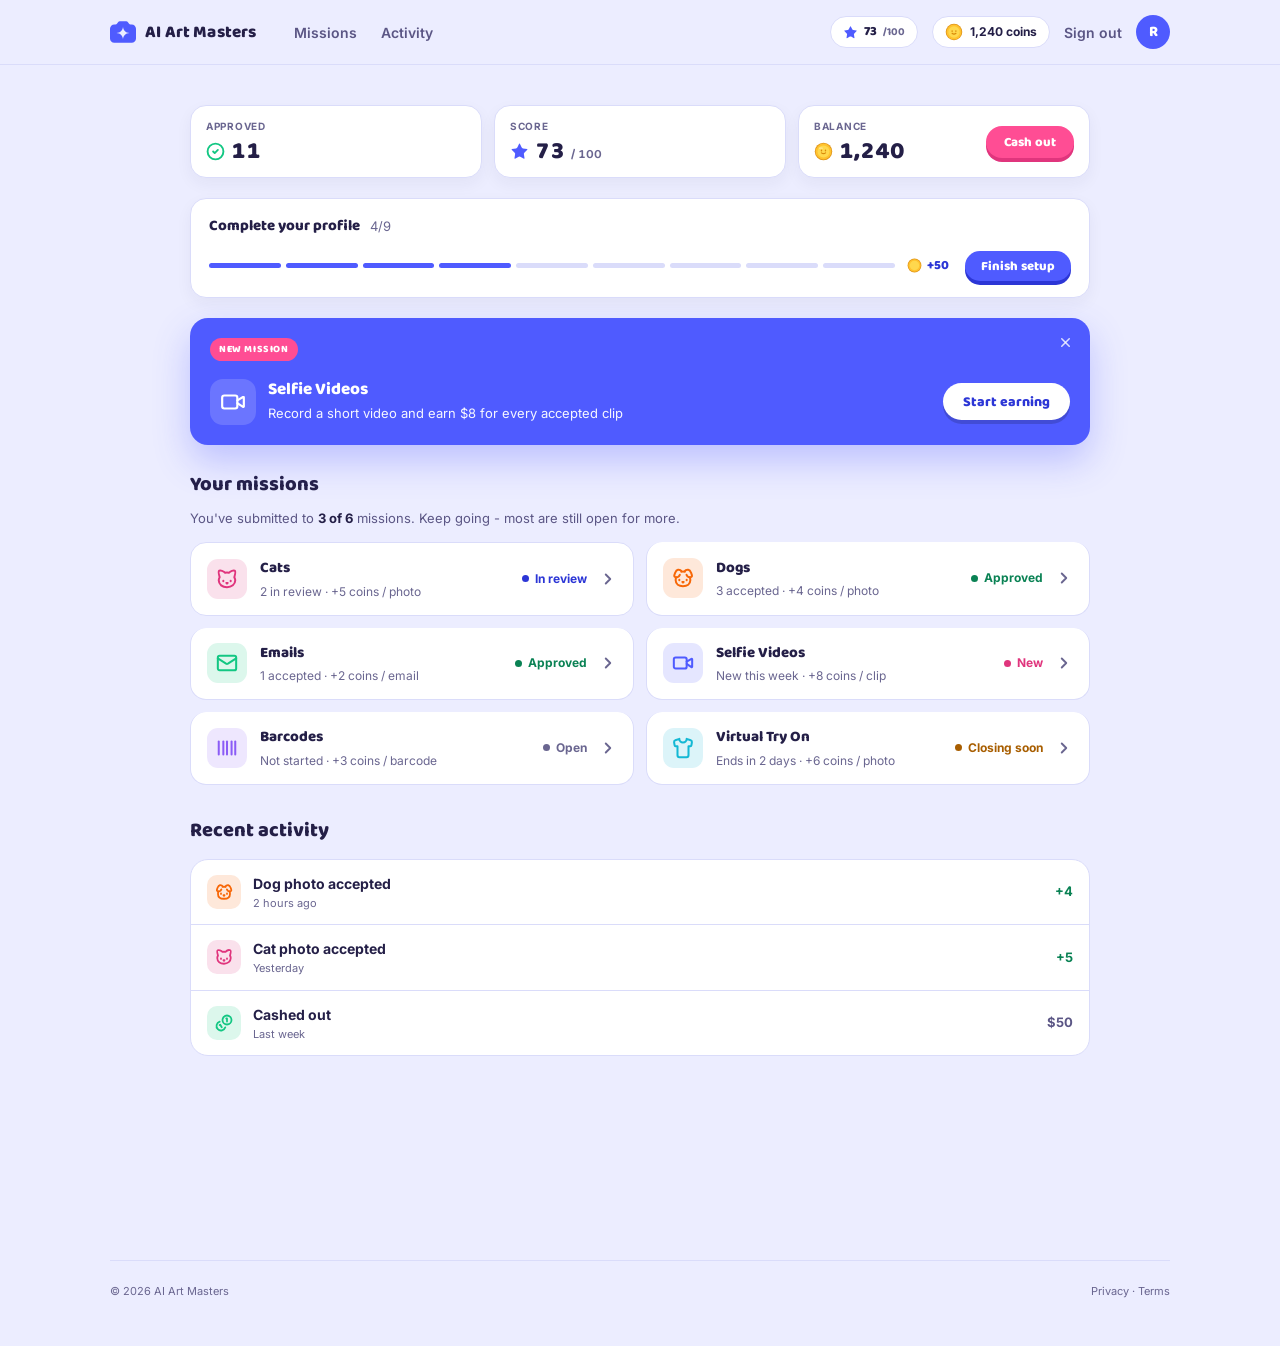
==== home.html @ 87eaea88 "Sync" ====
<!DOCTYPE html><html lang="en"><head><meta charset="UTF-8"><meta name="viewport" content="width=device-width,initial-scale=1">
<title>AI Art Masters - Your home</title>
<meta name="description" content="Your missions, coins, and rewards in one place.">
<link rel="preconnect" href="https://fonts.googleapis.com"><link rel="preconnect" href="https://fonts.gstatic.com" crossorigin>
<link href="https://fonts.googleapis.com/css2?family=Baloo+2:wght@500;600;700;800&family=Inter:wght@400;500;600;700&display=swap" rel="stylesheet">
<link rel="stylesheet" href="brand/aam.css">
<style>
/* ---- profile-specific styles ---- */
.msum{font-family:var(--fm);font-size:13px;color:var(--ink2);margin:-4px 0 14px}
.msum b{color:var(--ink);font-weight:700}

/* top-bar score chip + smiley coin */
.scorechip{position:relative;display:inline-flex;align-items:center;gap:6px;font-family:var(--fd);font-weight:800;font-size:13px;color:var(--ink);background:#fff;border:1px solid var(--line);border-radius:999px;padding:5px 12px;cursor:default;outline:none;transition:border-color .2s}
.scorechip svg{width:15px;height:15px;color:var(--primary)}
.scorechip .sden{color:var(--ink3);font-weight:700;font-size:11px}
.scorechip:hover,.scorechip:focus-visible{border-color:var(--primary)}
/* "what is the user score" explainer - on hover/focus of the pill */
.scoretip{position:absolute;top:calc(100% + 10px);right:0;width:min(300px,82vw);background:var(--ink);color:#fff;font-family:var(--fb);font-weight:500;font-size:12px;line-height:1.6;text-align:left;text-wrap:pretty;hyphens:none;padding:13px 15px;border-radius:12px;box-shadow:0 12px 30px rgba(36,31,71,.22);opacity:0;visibility:hidden;transform:translateY(-4px);transition:opacity .18s ease,transform .18s ease,visibility .18s;z-index:120;pointer-events:none}
.scoretip::after{content:"";position:absolute;bottom:100%;right:18px;border:7px solid transparent;border-bottom-color:var(--ink)}
.scorechip:hover .scoretip,.scorechip:focus-within .scoretip{opacity:1;visibility:visible;transform:translateY(0)}

/* mobile-only "?" explainer on the Score stat tile (desktop uses the nav score pill tooltip) */
.scoretile{position:relative}
.scorehelp{display:none;position:absolute;top:8px;right:8px;width:18px;height:18px;border:none;border-radius:50%;background:var(--line);color:var(--ink3);font-family:var(--fd);font-weight:800;font-size:11px;line-height:1;align-items:center;justify-content:center;cursor:pointer;padding:0;-webkit-tap-highlight-color:transparent;transition:background .2s,color .2s}
.scorehelp:hover,.scorehelp[aria-expanded="true"]{background:var(--primary);color:#fff}
.scorepop{position:absolute;top:calc(100% + 8px);right:0;width:min(290px,60vw);background:var(--ink);color:#fff;font-family:var(--fb);font-weight:500;font-size:12px;line-height:1.6;text-align:left;text-wrap:pretty;padding:13px 15px;border-radius:12px;box-shadow:0 12px 30px rgba(36,31,71,.22);opacity:0;visibility:hidden;transform:translateY(-4px);transition:opacity .18s ease,transform .18s ease,visibility .18s;z-index:120}
.scorepop::after{content:"";position:absolute;bottom:100%;right:14px;border:7px solid transparent;border-bottom-color:var(--ink)}
.scorehelp[aria-expanded="true"]+.scorepop{opacity:1;visibility:visible;transform:translateY(0)}

/* single-column profile layout */
.home.wrap{max-width:980px}

/* profile-completion / onboarding progress - two rows: heading, then [bars + reward] beside button */
.setup{display:flex;flex-direction:column;gap:13px;background:var(--surface);border:1px solid var(--line);border-radius:16px;padding:16px 18px;box-shadow:0 6px 16px rgba(36,31,71,.05);margin-bottom:20px;transition:border-color .2s}
.setup:hover{border-color:var(--primary)}
.setup-top{display:flex;align-items:center;gap:10px}
.setup-bot{display:flex;align-items:center;gap:16px}
.setup-prog{flex:1;display:flex;align-items:center;gap:12px;min-width:0}   /* bars + reward stay together as one unit */
.setup-h{font-family:var(--fd);font-weight:800;font-size:15px;color:var(--ink)}
.setup-count{font-family:var(--fm);font-size:13px;color:var(--ink3)}
.setup-steps{flex:1;min-width:80px;display:flex;gap:5px}
.setup-steps span{flex:1;height:5px;border-radius:999px;background:var(--line)}
.setup-steps span.on{background:var(--primary)}
.setup-reward{flex:none;display:inline-flex;align-items:center;gap:5px;font-family:var(--fd);font-weight:800;font-size:13px;color:var(--primary-deep);white-space:nowrap}
.setup-reward svg{width:15px;height:15px}
.setup-go{flex:none;padding:9px 16px 8px;font-size:13px}
@media(max-width:560px){.setup-go{padding:8px 14px 7px}}

/* stat tiles row - approved, score, balance. Three uniform, compact tiles (label + figure only);
   the wallet action lives in its own row below so no tile is taller or busier than the others. */
.statgrid{display:grid;grid-template-columns:repeat(3,1fr);gap:12px;margin-bottom:20px}
.stat{display:flex;flex-direction:column;min-width:0;background:var(--surface);border:1px solid var(--line);border-radius:16px;padding:13px 15px;box-shadow:0 6px 16px rgba(36,31,71,.05)}
.stat .lbl{font-family:var(--fm);font-size:10px;text-transform:uppercase;letter-spacing:.07em;color:var(--ink3);font-weight:700}
.stat .num{font-family:var(--fd);font-weight:800;font-size:24px;line-height:1.05;margin-top:5px;display:flex;align-items:baseline;gap:6px;font-variant-numeric:tabular-nums}
.stat .num .ci{align-self:center;width:19px;height:19px;flex:none}
.stat .num .u{font-size:12px;color:var(--primary);font-weight:600}
.stat .num .den{font-size:13px;color:var(--ink3);font-weight:600}
.stat .sub{font-family:var(--fm);font-size:11px;color:var(--ink3);margin-top:5px}
/* desktop: the pink primary "Cash out" button lives inside the balance card, to the RIGHT of the
   figure (btn-k carries the brand shadow). The figure block can shrink (min-width:0) so the button,
   which never shrinks, sits flush right without overlapping. */
#balance{flex-direction:row;align-items:center;gap:8px}
.bal-main{display:flex;flex-direction:column;min-width:0}
.stat-cash{flex:none;margin-left:auto;padding:10px 18px 9px;font-size:13px}

/* mobile only (enabled in the @media block): the balance tile morphs into a Cash out button styled
   like the primary button. A small pink dot hints it; tap arms it, a second tap opens the modal. */
#balance{position:relative;transition:background .35s cubic-bezier(.22,.61,.36,1),border-color .35s ease,box-shadow .3s cubic-bezier(.34,1.56,.64,1)}
#balance .lbl,#balance .num{transition:opacity .22s ease}
.cash-dot,.cash-label{display:none}
.cash-dot{position:absolute;top:8px;right:8px;width:18px;height:18px;border-radius:50%;background:var(--accent);transition:opacity .25s ease,transform .3s cubic-bezier(.34,1.4,.64,1)}
.cash-label{position:absolute;inset:0;align-items:center;justify-content:center;font-family:var(--fd);font-weight:800;font-size:14px;color:#fff;opacity:0;pointer-events:none;transition:opacity .3s ease .08s}
/* arm: the tile fills pink and gives a soft scale-up bounce (settles back to rest) */
#balance.armed{background:var(--accent);border-color:var(--accent);box-shadow:0 4px 0 var(--accent-deep);animation:cashpop .46s cubic-bezier(.34,1.56,.64,1)}
@keyframes cashpop{0%{transform:scale(1)}55%{transform:scale(1.05)}100%{transform:scale(1)}}
#balance.armed .lbl,#balance.armed .num{opacity:0}
#balance.armed .cash-dot{opacity:0;transform:scale(.4)}
#balance.armed .cash-label{opacity:1}

/* cash-out approval modal */
.cash-modal{position:fixed;inset:0;z-index:200;display:flex;align-items:center;justify-content:center;padding:20px;opacity:0;visibility:hidden;transition:opacity .25s ease,visibility .25s}
.cash-modal.show{opacity:1;visibility:visible}
.cash-backdrop{position:absolute;inset:0;background:rgba(36,31,71,.45)}
.cash-sheet{position:relative;width:min(380px,100%);background:var(--surface);border-radius:20px;padding:24px;box-shadow:0 24px 60px rgba(36,31,71,.28);text-align:center;transform:translateY(14px) scale(.97);transition:transform .32s cubic-bezier(.34,1.3,.64,1)}
.cash-modal.show .cash-sheet{transform:none}
.cash-sheet-ico{width:54px;height:54px;margin:0 auto 14px;border-radius:50%;background:color-mix(in srgb,var(--accent) 14%,#fff);display:flex;align-items:center;justify-content:center}
.cash-sheet-ico svg{width:30px;height:30px}
.cash-sheet h3{font-family:var(--fd);font-weight:800;font-size:20px;color:var(--ink)}
.cash-sheet p{font-family:var(--fb);font-size:14px;line-height:1.55;color:var(--ink2);margin-top:8px}
.cash-actions{display:flex;gap:10px;margin-top:20px}
.cash-actions .btn{flex:1}

/* slim, dismissable new-mission strip */
.newstrip{position:relative;display:flex;flex-direction:column;gap:18px;background:var(--primary);border-radius:18px;padding:20px;margin-bottom:24px;box-shadow:0 16px 36px color-mix(in srgb,var(--primary) 30%,transparent)}
.newstrip .nseye{align-self:flex-start;display:inline-block;font-family:var(--fd);font-weight:800;font-size:10px;text-transform:uppercase;letter-spacing:.06em;color:#fff;background:var(--accent);border-radius:999px;padding:4px 9px}
.newstrip .nsrow{display:flex;align-items:center;justify-content:space-between;gap:12px;width:100%}
.newstrip .nsmain{display:flex;align-items:center;gap:12px;min-width:0}
.newstrip .nsicon{flex:none;display:flex;align-items:center;justify-content:center;width:46px;height:46px;border-radius:13px;background:rgba(255,255,255,.16);color:#fff}
.newstrip .nsicon svg{width:26px;height:26px}
.newstrip .ntext{min-width:0}
.newstrip .nstitle{font-family:var(--fd);font-weight:800;font-size:17px;color:#fff;line-height:1.15}
.newstrip .nssub{font-family:var(--fm);font-size:13px;color:rgba(255,255,255,.95);line-height:1.55;margin-top:4px}
.newstrip .nsgo{flex:none;padding:12px 20px 11px;font-size:14px}
.nclose{position:absolute;top:12px;right:12px;width:26px;height:26px;border:none;border-radius:8px;background:transparent;color:rgba(255,255,255,.8);cursor:pointer;display:flex;align-items:center;justify-content:center;transition:background .15s,color .15s}
.nclose:hover{background:rgba(255,255,255,.2);color:#fff}
.nclose svg{width:15px;height:15px}

/* missions as a 2-column card grid */
.mgrid{display:grid;grid-template-columns:1fr 1fr;gap:12px;background:transparent;border:none;border-radius:0;box-shadow:none;overflow:visible}
.mcard{background:var(--surface);border:1px solid var(--line);border-radius:16px;box-shadow:none}
.mcard+.mcard{border-top:none}
.mcard:hover{background:color-mix(in srgb,var(--primary) 4%,#fff)}
.mchev{display:none}
@media(max-width:560px){.mgrid{grid-template-columns:1fr}}

/* minimalist missions - color only carries status meaning */
.mcard{gap:13px;padding:14px 16px}
.mcard .mi{width:40px;height:40px;border-radius:11px;background:color-mix(in srgb,var(--c,#8E8AAE) 15%,#fff);color:var(--c,#8E8AAE)}
.mcard .mi svg{width:22px;height:22px}
.mcard .mn{font-size:15px}
.mcard .mp{font-size:12px;color:var(--ink3);margin-top:3px}
.mcard .mr{flex-direction:row;align-items:center;gap:12px}
.mstat{display:inline-flex;align-items:center;gap:6px;font-family:var(--fm);font-size:12px;font-weight:700;white-space:nowrap}
.mstat::before{content:"";width:7px;height:7px;border-radius:50%;background:currentColor;flex:none}
.mchev{display:flex;color:var(--ink3);flex:none;transition:color .2s,transform .2s}
.mchev svg{width:18px;height:18px}
.mcard:hover .mchev{color:var(--primary);transform:translateX(2px)}
.mstat.s-earn{color:var(--green-ink)}
.mstat.s-review{color:var(--primary-deep)}
.mstat.s-new{color:var(--accent-deep)}
.mstat.s-open{color:var(--ink3)}
.mstat.s-soon{color:#A85E00}

/* minimalist activity - color only on the earned amount; grounded (flat) */
.act{box-shadow:none}
.actr{transition:background .2s}
.actr:hover{background:color-mix(in srgb,var(--primary) 4%,#fff)}
.actr .aav{background:color-mix(in srgb,var(--c,#8E8AAE) 15%,#fff);color:var(--c,#8E8AAE)}

/* the footer here is just the copyright row, so the section's top border + the foot-bot border
   stacked as two dividers below activity. Drop the outer one - keep a single divider. */
footer.wrap{border-top:none}

/* ---- mobile profile layout ---- */
@media(max-width:560px){
  /* compact stat tiles in one row; smaller eyebrow + figure so they read tidy, not bulky */
  .statgrid{grid-template-columns:repeat(3,1fr);gap:8px;margin-bottom:18px}
  .stat{padding:10px 9px 10px 14px}   /* a touch more left padding so the figure isn't cramped against the edge */
  .stat .lbl{font-size:9px;letter-spacing:.04em}
  .stat .num{font-size:19px;margin-top:3px;gap:3px}
  .stat .num .ci{width:15px;height:15px}
  .stat .num .den{font-size:10px}
  .scorehelp{display:flex}   /* show the score "?" explainer on the mobile profile */
  /* mobile cash-out: hide the in-card button, turn the balance tile itself into the control */
  .stat-cash{display:none}
  #balance{cursor:pointer;flex-direction:column;align-items:stretch;overflow:hidden}   /* clip the armed pink fill to the rounded corners */
  #balance .num .ci{display:none}              /* tight tile: drop the coin glyph so the figure clears the dot */
  .cash-dot{display:block}
  .cash-label{display:flex;font-size:13px}

  /* complete-profile card: keep the two-row layout tight */
  .setup{gap:11px;padding:13px 14px;margin-bottom:16px}
  .setup-bot{gap:12px}

  /* new-mission card: title+X on top, then icon (top-aligned) + text, then button left;
     roomier vertical spacing between elements */
  .newstrip{gap:18px;padding:20px 18px;margin-bottom:30px}   /* extra space below, above "Your missions" */
  .newstrip .nsrow{flex-direction:column;align-items:flex-start;gap:18px}
  .newstrip .nsmain{align-items:flex-start}
  .newstrip .nsicon{width:38px;height:38px;border-radius:11px}   /* smaller video icon on mobile */
  .newstrip .nsicon svg{width:21px;height:21px}
  .newstrip .nssub{margin-top:5px;max-width:80%}                 /* ~20% narrower paragraph */
  .newstrip .nsgo{align-self:flex-start}
}
</style>
<script>try{if(!matchMedia('(prefers-reduced-motion: reduce)').matches)document.documentElement.classList.add('anim');}catch(e){}</script>
</head>
<body>

<nav class="nav scrolled" id="nav"><div class="nav-in">
  <a class="brand" href="home.html"><svg viewBox="0 0 24 20" style="width:26px;height:22px"><path d="M14.9297 0C15.5984 1.83494e-05 16.2228 0.334243 16.5938 0.890625L17.4062 2.10938C17.7772 2.66576 18.4016 2.99998 19.0703 3H20C22.2091 3 24 4.79086 24 7V16C24 18.2091 22.2091 20 20 20H4C1.79086 20 8.05333e-09 18.2091 0 16V7C0 4.79086 1.79086 3 4 3H4.92969C5.59837 2.99998 6.22283 2.66576 6.59375 2.10938L7.40625 0.890625C7.77717 0.334243 8.40163 1.83494e-05 9.07031 0H14.9297ZM12 5C12 8.3135 9.3135 11 6 11C9.3135 11 12 13.6865 12 17C12 13.6865 14.6865 11 18 11C14.6865 11 12 8.3135 12 5Z" fill="#4F5BFF"/></svg><span class="wm">AI Art Masters</span></a>
  <div class="nav-links"><a href="#missions">Missions</a><a href="#activity">Activity</a></div>
  <div class="nav-right">
    <span class="scorechip" tabindex="0" aria-label="Your score: 73 out of 100"><svg viewBox="0 0 24 24" fill="currentColor" aria-hidden="true"><path d="M11.525 2.295a.53.53 0 0 1 .95 0l2.31 4.679a2.123 2.123 0 0 0 1.595 1.16l5.166.756a.53.53 0 0 1 .294.904l-3.736 3.638a2.123 2.123 0 0 0-.611 1.878l.882 5.14a.53.53 0 0 1-.771.56l-4.618-2.428a2.122 2.122 0 0 0-1.973 0L6.396 21.01a.53.53 0 0 1-.77-.56l.881-5.139a2.122 2.122 0 0 0-.611-1.879L2.16 9.795a.53.53 0 0 1 .294-.906l5.165-.755a2.122 2.122 0 0 0 1.597-1.16z"/></svg><span id="navScore">73</span><span class="sden">/100</span><span class="scoretip" role="tooltip">Your score reflects how well you follow mission instructions and the quality of your submissions. The closer you follow the guidance, the more likely you are to be approved, and the higher your score climbs. A higher score unlocks advanced, higher-value missions, so doing great work directly leads to earning more.</span></span>
    <span class="coinchip"><svg class="coin" width="18" height="18" viewBox="0 0 20 20"><circle cx="10" cy="10" r="9.2" fill="#E0951A"/><circle cx="10" cy="10" r="8.3" fill="#FFC22E"/><circle cx="10" cy="10" r="6.3" fill="#FFD84D"/><ellipse cx="7.9" cy="9" rx=".75" ry="1" fill="#D98A0A"/><ellipse cx="12.1" cy="9" rx=".75" ry="1" fill="#D98A0A"/><path d="M7.8 11.4 Q10 13.2 12.2 11.4" fill="none" stroke="#D98A0A" stroke-width="1.2" stroke-linecap="round"/></svg>1,240 coins</span>
    <a class="signin" href="index.html">Sign out</a>
    <span style="width:34px;height:34px;border-radius:50%;background:var(--primary);color:#fff;font-family:var(--fd);font-weight:800;font-size:15px;display:flex;align-items:center;justify-content:center">R</span>
  </div>
  <button class="nav-toggle" id="navToggle" aria-label="Open menu" aria-expanded="false" aria-controls="navMobile"><span></span><span></span><span></span></button>
</div>
<div class="nav-mobile" id="navMobile">
  <a href="#missions">Missions</a>
  <a href="#activity">Activity</a>
  <a href="#balance">Wallet</a>
  <a class="m-signin" href="index.html">Sign out</a>
</div></nav>

<main class="home wrap">
  <!-- STATS - approved, score, balance -->
  <div class="statgrid stagger">
    <div class="stat">
      <div class="lbl">Approved</div>
      <div class="num"><svg class="ci" viewBox="0 0 24 24" fill="none" stroke="#13C783" stroke-width="2.4" stroke-linecap="round" stroke-linejoin="round" aria-hidden="true"><circle cx="12" cy="12" r="10"/><path d="m9 12 2 2 4-4"/></svg>11</div>
    </div>
    <div class="stat scoretile">
      <div class="lbl">Score</div>
      <div class="num"><svg class="ci" viewBox="0 0 24 24" style="fill:var(--primary)" aria-hidden="true"><path d="M11.525 2.295a.53.53 0 0 1 .95 0l2.31 4.679a2.123 2.123 0 0 0 1.595 1.16l5.166.756a.53.53 0 0 1 .294.904l-3.736 3.638a2.123 2.123 0 0 0-.611 1.878l.882 5.14a.53.53 0 0 1-.771.56l-4.618-2.428a2.122 2.122 0 0 0-1.973 0L6.396 21.01a.53.53 0 0 1-.77-.56l.881-5.139a2.122 2.122 0 0 0-.611-1.879L2.16 9.795a.53.53 0 0 1 .294-.906l5.165-.755a2.122 2.122 0 0 0 1.597-1.16z"/></svg><span id="statScore">73</span><span class="den">/ 100</span></div>
      <button class="scorehelp" type="button" aria-expanded="false" aria-label="What is the user score?">?</button>
      <div class="scorepop" role="tooltip">Your score reflects how closely you follow each mission's instructions and the quality of your submissions. Follow the guidance well and you're more likely to be approved — and your score climbs. A higher score unlocks advanced, higher-value missions, so great work means earning more.</div>
    </div>
    <!-- balance tile. Desktop: the Cash out button sits inside the card (below the figure). Mobile:
         the tile itself is the control (a pink dot hints it; tap arms it into a Cash out button, tap
         again opens the modal) - the in-card button is hidden and the tile interactivity is added by JS. -->
    <div class="stat cashable" id="balance" aria-label="Balance">
      <div class="bal-main">
        <div class="lbl">Balance</div>
        <div class="num"><svg class="ci" viewBox="0 0 20 20" aria-hidden="true"><circle cx="10" cy="10" r="9.2" fill="#E0951A"/><circle cx="10" cy="10" r="8.3" fill="#FFC22E"/><circle cx="10" cy="10" r="6.3" fill="#FFD84D"/><ellipse cx="7.9" cy="9" rx=".75" ry="1" fill="#D98A0A"/><ellipse cx="12.1" cy="9" rx=".75" ry="1" fill="#D98A0A"/><path d="M7.8 11.4 Q10 13.2 12.2 11.4" fill="none" stroke="#D98A0A" stroke-width="1.2" stroke-linecap="round"/><ellipse cx="7.2" cy="6.6" rx="2.3" ry="1.1" fill="#fff" opacity=".32"/></svg>1,240</div>
      </div>
      <button type="button" class="btn btn-k stat-cash" id="cashOut">Cash out</button>
      <span class="cash-dot" aria-hidden="true"></span>
      <span class="cash-label" aria-hidden="true">Cash out</span>
    </div>
  </div>

  <!-- PROFILE SETUP - onboarding progress; nudges users to finish for starter coins -->
  <a class="setup reveal" href="welcome-quiz.html">
    <div class="setup-top">
      <span class="setup-h">Complete your profile</span>
      <span class="setup-count">4/9</span>
    </div>
    <div class="setup-bot">
      <div class="setup-prog">
        <div class="setup-steps" role="img" aria-label="4 of 9 steps complete"><span class="on"></span><span class="on"></span><span class="on"></span><span class="on"></span><span></span><span></span><span></span><span></span><span></span></div>
        <span class="setup-reward"><svg viewBox="0 0 20 20" aria-hidden="true"><circle cx="10" cy="10" r="9.2" fill="#E0951A"/><circle cx="10" cy="10" r="8.3" fill="#FFC22E"/><circle cx="10" cy="10" r="6.3" fill="#FFD84D"/></svg>+50</span>
      </div>
      <span class="btn btn-p setup-go">Finish setup</span>
    </div>
  </a>

  <!-- NEW MISSION - slim strip; remove block or add hidden when nothing is new -->
  <div class="newstrip reveal" id="newMission">
    <span class="nseye">New mission</span>
    <div class="nsrow">
      <div class="nsmain">
        <span class="nsicon"><svg viewBox="0 0 24 24" fill="none" stroke="currentColor" stroke-width="2" stroke-linecap="round" stroke-linejoin="round"><path d="m16 13 5.223 3.482a.5.5 0 0 0 .777-.416V7.87a.5.5 0 0 0-.752-.432L16 10.5"/><rect x="2" y="6" width="14" height="12" rx="2"/></svg></span>
        <div class="ntext">
          <div class="nstitle">Selfie Videos</div>
          <div class="nssub">Record a short video and earn $8 for every accepted clip</div>
        </div>
      </div>
      <a class="btn btn-w nsgo" href="https://www.ai-art-masters.com/SelfieVideos-Landing" target="_blank" rel="noopener">Start earning</a>
    </div>
    <button class="nclose" id="newsClose" type="button" aria-label="Dismiss new mission"><svg viewBox="0 0 24 24" fill="none" stroke="currentColor" stroke-width="2.4" stroke-linecap="round"><path d="M18 6 6 18"/><path d="m6 6 12 12"/></svg></button>
  </div>

  <!-- MISSIONS STATUS + ACTIVITY -->
  <div>
      <h2 class="col-h reveal" id="missions">Your missions</h2>
      <p class="msum reveal">You've submitted to <b>3 of 6</b> missions. Keep going - most are still open for more.</p>
      <div class="mgrid stagger">
        <a class="mcard s-review" href="https://www.ai-art-masters.com/Cats-Landing" target="_blank" rel="noopener" style="--c:#E0357D"><span class="mi"><svg viewBox="0 0 24 24" fill="none" stroke="currentColor" stroke-width="2.2" stroke-linecap="round" stroke-linejoin="round"><path d="M12 5c.67 0 1.35.09 2 .26 1.78-2 5.03-2.84 6.42-2.26 1.4.58-.42 7-.42 7 .57 1.07 1 2.24 1 3.44C21 17.9 16.97 21 12 21s-9-3-9-7.56c0-1.25.5-2.4 1-3.44 0 0-1.89-6.42-.5-7 1.39-.58 4.72.23 6.5 2.23A9.04 9.04 0 0 1 12 5Z"/><path d="M8 14v.5"/><path d="M16 14v.5"/><path d="M11.25 16.25h1.5L12 17l-.75-.75Z"/></svg></span><div class="mb"><div class="mn">Cats</div><div class="mp">2 in review · +5 coins / photo</div></div><div class="mr"><span class="mstat s-review">In review</span><span class="mchev"><svg viewBox="0 0 24 24" fill="none" stroke="currentColor" stroke-width="2.5" stroke-linecap="round" stroke-linejoin="round"><path d="m9 18 6-6-6-6"/></svg></span></div></a>
        <a class="mcard s-earn" href="https://www.ai-art-masters.com/Pets-Landing" target="_blank" rel="noopener" style="--c:#F76707"><span class="mi"><svg viewBox="0 0 24 24" fill="none" stroke="currentColor" stroke-width="2.2" stroke-linecap="round" stroke-linejoin="round"><path d="M11.25 16.25h1.5L12 17z"/><path d="M16 14v.5"/><path d="M4.42 11.247A13.152 13.152 0 0 0 4 14.556C4 18.728 7.582 21 12 21s8-2.272 8-6.444a11.702 11.702 0 0 0-.493-3.309"/><path d="M8 14v.5"/><path d="M8.5 8.5c-.384 1.05-1.083 2.028-2.344 2.5-1.931.722-3.576-.297-3.656-1-.113-.994 1.177-6.53 4-7 1.923-.321 3.651.845 3.651 2.235A7.497 7.497 0 0 1 14 5.277c0-1.39 1.844-2.598 3.767-2.277 2.823.47 4.113 6.006 4 7-.08.703-1.725 1.722-3.656 1-1.261-.472-1.855-1.45-2.239-2.5"/></svg></span><div class="mb"><div class="mn">Dogs</div><div class="mp">3 accepted · +4 coins / photo</div></div><div class="mr"><span class="mstat s-earn">Approved</span><span class="mchev"><svg viewBox="0 0 24 24" fill="none" stroke="currentColor" stroke-width="2.5" stroke-linecap="round" stroke-linejoin="round"><path d="m9 18 6-6-6-6"/></svg></span></div></a>
        <a class="mcard s-earn" href="https://www.ai-art-masters.com/EmailsHunter-Landing" target="_blank" rel="noopener" style="--c:#13C783"><span class="mi"><svg viewBox="0 0 24 24" fill="none" stroke="currentColor" stroke-width="2.2" stroke-linecap="round" stroke-linejoin="round"><path d="m22 7-8.991 5.727a2 2 0 0 1-2.009 0L2 7"/><rect x="2" y="4" width="20" height="16" rx="2"/></svg></span><div class="mb"><div class="mn">Emails</div><div class="mp">1 accepted · +2 coins / email</div></div><div class="mr"><span class="mstat s-earn">Approved</span><span class="mchev"><svg viewBox="0 0 24 24" fill="none" stroke="currentColor" stroke-width="2.5" stroke-linecap="round" stroke-linejoin="round"><path d="m9 18 6-6-6-6"/></svg></span></div></a>
        <a class="mcard s-new" href="https://www.ai-art-masters.com/SelfieVideos-Landing" target="_blank" rel="noopener" style="--c:#4F5BFF"><span class="mi"><svg viewBox="0 0 24 24" fill="none" stroke="currentColor" stroke-width="2.2" stroke-linecap="round" stroke-linejoin="round"><path d="m16 13 5.223 3.482a.5.5 0 0 0 .777-.416V7.87a.5.5 0 0 0-.752-.432L16 10.5"/><rect x="2" y="6" width="14" height="12" rx="2"/></svg></span><div class="mb"><div class="mn">Selfie Videos</div><div class="mp">New this week · +8 coins / clip</div></div><div class="mr"><span class="mstat s-new">New</span><span class="mchev"><svg viewBox="0 0 24 24" fill="none" stroke="currentColor" stroke-width="2.5" stroke-linecap="round" stroke-linejoin="round"><path d="m9 18 6-6-6-6"/></svg></span></div></a>
        <a class="mcard s-open" href="https://www.ai-art-masters.com/Barcode-Collector" target="_blank" rel="noopener" style="--c:#8B5CF6"><span class="mi"><svg viewBox="0 0 24 24" fill="none" stroke="currentColor" stroke-width="2.2" stroke-linecap="round" stroke-linejoin="round"><path d="M3 5v14"/><path d="M8 5v14"/><path d="M12 5v14"/><path d="M17 5v14"/><path d="M21 5v14"/></svg></span><div class="mb"><div class="mn">Barcodes</div><div class="mp">Not started · +3 coins / barcode</div></div><div class="mr"><span class="mstat s-open">Open</span><span class="mchev"><svg viewBox="0 0 24 24" fill="none" stroke="currentColor" stroke-width="2.5" stroke-linecap="round" stroke-linejoin="round"><path d="m9 18 6-6-6-6"/></svg></span></div></a>
        <a class="mcard s-soon" href="https://www.ai-art-masters.com/VirtualTryOn-Landing" target="_blank" rel="noopener" style="--c:#13B8D4"><span class="mi"><svg viewBox="0 0 24 24" fill="none" stroke="currentColor" stroke-width="2.2" stroke-linecap="round" stroke-linejoin="round"><path d="M20.38 3.46 16 2a4 4 0 0 1-8 0L3.62 3.46a2 2 0 0 0-1.34 2.23l.58 3.47a1 1 0 0 0 .99.84H6v10c0 1.1.9 2 2 2h8a2 2 0 0 0 2-2V10h2.15a1 1 0 0 0 .99-.84l.58-3.47a2 2 0 0 0-1.34-2.23z"/></svg></span><div class="mb"><div class="mn">Virtual Try On</div><div class="mp">Ends in 2 days · +6 coins / photo</div></div><div class="mr"><span class="mstat s-soon">Closing soon</span><span class="mchev"><svg viewBox="0 0 24 24" fill="none" stroke="currentColor" stroke-width="2.5" stroke-linecap="round" stroke-linejoin="round"><path d="m9 18 6-6-6-6"/></svg></span></div></a>
      </div>

      <h2 class="col-h mt reveal" id="activity">Recent activity</h2>
      <div class="act stagger">
        <div class="actr"><span class="aav" style="--c:#F76707"><svg viewBox="0 0 24 24" fill="none" stroke="currentColor" stroke-width="2.4" stroke-linecap="round" stroke-linejoin="round"><path d="M11.25 16.25h1.5L12 17z"/><path d="M16 14v.5"/><path d="M4.42 11.247A13.152 13.152 0 0 0 4 14.556C4 18.728 7.582 21 12 21s8-2.272 8-6.444a11.702 11.702 0 0 0-.493-3.309"/><path d="M8 14v.5"/><path d="M8.5 8.5c-.384 1.05-1.083 2.028-2.344 2.5-1.931.722-3.576-.297-3.656-1-.113-.994 1.177-6.53 4-7 1.923-.321 3.651.845 3.651 2.235A7.497 7.497 0 0 1 14 5.277c0-1.39 1.844-2.598 3.767-2.277 2.823.47 4.113 6.006 4 7-.08.703-1.725 1.722-3.656 1-1.261-.472-1.855-1.45-2.239-2.5"/></svg></span><div><div class="an">Dog photo accepted</div><div class="at">2 hours ago</div></div><span class="amt">+4</span></div>
        <div class="actr"><span class="aav" style="--c:#E0357D"><svg viewBox="0 0 24 24" fill="none" stroke="currentColor" stroke-width="2.4" stroke-linecap="round" stroke-linejoin="round"><path d="M12 5c.67 0 1.35.09 2 .26 1.78-2 5.03-2.84 6.42-2.26 1.4.58-.42 7-.42 7 .57 1.07 1 2.24 1 3.44C21 17.9 16.97 21 12 21s-9-3-9-7.56c0-1.25.5-2.4 1-3.44 0 0-1.89-6.42-.5-7 1.39-.58 4.72.23 6.5 2.23A9.04 9.04 0 0 1 12 5Z"/><path d="M8 14v.5"/><path d="M16 14v.5"/><path d="M11.25 16.25h1.5L12 17l-.75-.75Z"/></svg></span><div><div class="an">Cat photo accepted</div><div class="at">Yesterday</div></div><span class="amt">+5</span></div>
        <div class="actr"><span class="aav" style="--c:#13C783"><svg viewBox="0 0 24 24" fill="none" stroke="currentColor" stroke-width="2.4" stroke-linecap="round" stroke-linejoin="round"><path d="M13.744 17.736a6 6 0 1 1-7.48-7.48"/><path d="M15 6h1v4"/><path d="m6.134 14.768.866-.5 2 3.464"/><circle cx="16" cy="8" r="6"/></svg></span><div><div class="an">Cashed out</div><div class="at">Last week</div></div><span class="amt cash">$50</span></div>
      </div>
  </div>
</main>

<footer class="wrap">
  <div class="foot-bot"><span>© 2026 AI Art Masters</span><span>Privacy · Terms</span></div>
</footer>

<!-- Cash-out approval modal -->
<div class="cash-modal" id="cashModal" aria-hidden="true">
  <div class="cash-backdrop" data-close></div>
  <div class="cash-sheet" role="dialog" aria-modal="true" aria-labelledby="cashTitle">
    <div class="cash-sheet-ico"><svg viewBox="0 0 20 20" aria-hidden="true"><circle cx="10" cy="10" r="9.2" fill="#E0951A"/><circle cx="10" cy="10" r="8.3" fill="#FFC22E"/><circle cx="10" cy="10" r="6.3" fill="#FFD84D"/><ellipse cx="7.9" cy="9" rx=".75" ry="1" fill="#D98A0A"/><ellipse cx="12.1" cy="9" rx=".75" ry="1" fill="#D98A0A"/><path d="M7.8 11.4 Q10 13.2 12.2 11.4" fill="none" stroke="#D98A0A" stroke-width="1.2" stroke-linecap="round"/></svg></div>
    <h3 id="cashTitle">Cash out coins</h3>
    <p>Withdraw your balance of <b>1,240 coins</b> to your payout method?</p>
    <div class="cash-actions">
      <button type="button" class="btn btn-g" data-close>Not now</button>
      <button type="button" class="btn btn-p" id="cashConfirm">Confirm</button>
    </div>
  </div>
</div>

<script src="assets/user-score.js"></script>
<script>
// USER SCORE - drive the top-bar pill number from the model so it never drifts.
(function(){
  if(!window.AAMScore) return;
  // Demo creator history. Swap for real review data when the backend exists.
  var history={accepted:66,rejected:34,guidelineAdherence:78,recentAccepted:7,recentRejected:3};
  var score=AAMScore.computeUserScore(history);
  var tier=AAMScore.tierForScore(score);
  function set(id,v){var el=document.getElementById(id);if(el)el.textContent=v;}
  set('navScore',score);
  set('statScore',score);
  if(tier)set('statTier',tier.tier);
})();
(function(){
  // Mobile profile: tap the "?" on the Score tile to toggle the score explanation popover.
  var h=document.querySelector('.scorehelp'); if(!h) return;
  function setOpen(o){ h.setAttribute('aria-expanded', o?'true':'false'); }
  h.addEventListener('click',function(e){ e.stopPropagation(); setOpen(h.getAttribute('aria-expanded')!=='true'); });
  document.addEventListener('click',function(e){ if(!h.parentNode.contains(e.target)) setOpen(false); });
  document.addEventListener('keydown',function(e){ if(e.key==='Escape') setOpen(false); });
})();
(function(){
  // Dismissable new-mission banner.
  var nc=document.getElementById('newsClose'), nm=document.getElementById('newMission');
  if(nc&&nm)nc.addEventListener('click',function(){nm.remove();});
  var nav=document.getElementById('nav');
  var anim=document.documentElement.classList.contains('anim');
  var tog=document.getElementById('navToggle'), menu=document.getElementById('navMobile');
  if(tog&&menu){
    function close(){menu.classList.remove('open');tog.setAttribute('aria-expanded','false');}
    tog.addEventListener('click',function(){var open=menu.classList.toggle('open');tog.setAttribute('aria-expanded',open?'true':'false');});
    menu.querySelectorAll('a').forEach(function(a){a.addEventListener('click',close);});
  }
  if(!anim) return;
  var io=new IntersectionObserver(function(ents){ents.forEach(function(x){if(x.isIntersecting){x.target.classList.add('in');io.unobserve(x.target);}});},{threshold:.16,rootMargin:'0px 0px -12% 0px'});
  // cascade the blocks already in view on load (matches the site's staggered reveal); observe the rest for scroll
  var ci=0;
  [].forEach.call(document.querySelectorAll('.reveal,.stagger'),function(el){
    if(el.getBoundingClientRect().top < window.innerHeight*0.92){ setTimeout(function(){el.classList.add('in');}, ci*90); ci++; }
    else { io.observe(el); }
  });
})();
(function(){
  // Cash-out. Desktop: the regular button under the stats opens the approval modal. Mobile: the
  // balance tile arms into a "Cash out" button for 2s; a second tap opens the modal. Prototype.
  var tile=document.getElementById('balance'), armT;
  var modal=document.getElementById('cashModal');
  var mq=window.matchMedia('(max-width:560px)');
  function isMobile(){ return mq.matches; }
  function disarm(){ if(tile) tile.classList.remove('armed'); clearTimeout(armT); }
  function openModal(){ if(!modal)return; modal.classList.add('show'); modal.setAttribute('aria-hidden','false'); }
  function closeModal(){ if(!modal)return; modal.classList.remove('show'); modal.setAttribute('aria-hidden','true'); disarm(); }
  function act(){
    if(!isMobile()) return;                                          // desktop uses the regular button below
    if(!tile.classList.contains('armed')){
      tile.classList.add('armed');                                   // whole tile -> Cash out button
      clearTimeout(armT); armT=setTimeout(disarm,2000);              // disarm after 2s
    } else {
      clearTimeout(armT); openModal();                               // second tap -> approval modal
    }
  }
  function syncCash(){                                               // tile is only a button on mobile
    if(!tile) return;
    if(isMobile()){ tile.setAttribute('role','button'); tile.setAttribute('tabindex','0'); tile.setAttribute('aria-label','Cash out your balance'); }
    else { tile.removeAttribute('role'); tile.removeAttribute('tabindex'); tile.setAttribute('aria-label','Balance'); disarm(); }
  }
  if(tile){
    tile.addEventListener('click',act);
    tile.addEventListener('keydown',function(e){ if((e.key==='Enter'||e.key===' ')&&isMobile()){ e.preventDefault(); act(); } });
    syncCash();
    if(mq.addEventListener) mq.addEventListener('change',syncCash); else window.addEventListener('resize',syncCash);
  }
  var deskCash=document.getElementById('cashOut');
  if(deskCash) deskCash.addEventListener('click',openModal);
  if(modal){
    [].forEach.call(modal.querySelectorAll('[data-close]'),function(el){el.addEventListener('click',closeModal);});
    var cc=document.getElementById('cashConfirm'); if(cc) cc.addEventListener('click',closeModal);
    document.addEventListener('keydown',function(e){ if(e.key==='Escape') closeModal(); });
  }
})();
</script>
</body></html>
---- brand/aam.css ----
/* ============================================================
   AI Art Masters — shared stylesheet (single source of truth)
   Tokens + components for the cozy direction. Mobile-first.
   Built atomic: tokens → atoms (.btn,.tag,.field) → molecules
   (.brief,.step,.phone row) → organisms (.hero,.steps,.briefs,footer).

   THEMING
   - Top brand uses the :root defaults (lavender bg, indigo, pink).
   - A sub-brand page sets <body class="theme-sub" style="
       --primary:#XXXXXX; --primary-deep:#XXXXXX; --accent:#XXXXXX; --hl:var(--primary)">
     to get the neutral grey base + its own palette. Messaging is per page.
   - Sub-brand primaries must NOT be the parent indigo/pink/violet.
   ============================================================ */

*{box-sizing:border-box;margin:0;padding:0}
html{scroll-behavior:smooth}

:root{
  /* ---- fixed tokens ---- */
  --surface:#FFFFFF;
  --ink:#241F47; --ink2:#5B5685; --ink3:#6A6690;   /* ink3 darkened from #9893BE to meet WCAG AA (4.5:1) for small muted text */
  --line:#DADCFA; --line2:#C4C7F5;
  --violet:#8B5CF6; --cyan:#13B8D4; --amber:#FF9F1C; --green:#13C783; --green-ink:#0A8254;  /* green-ink = AA-safe green for text; --green stays bright for icons/fills */
  --fd:'Baloo 2',sans-serif; --fb:'Inter',sans-serif; --fm:'Inter',sans-serif;
  --pad:clamp(20px,4vw,40px);
  /* ---- THEME (override per page) — defaults = top brand ---- */
  --bg:#ECEDFF;
  --primary:#4F5BFF; --primary-deep:#2C36D6;
  --accent:#FF4D94;  --accent-deep:#E0357D;
  --hl:var(--accent-deep);            /* hero highlight word */
}

/* Sub-brand mode: neutral grey base; primary/accent come from the page */
.theme-sub{
  --bg:#F4F5F7; --surface:#FFFFFF;
  --line:#E6E7EE; --line2:#D7D9E4;
}

body{font-family:var(--fb);background:var(--bg);color:var(--ink);-webkit-font-smoothing:antialiased;overflow-x:hidden;line-height:1.5}
a{color:inherit;text-decoration:none}
::selection{background:var(--accent);color:#fff}
:focus-visible{outline:none;box-shadow:0 0 0 2px #fff,0 0 0 4px var(--primary);border-radius:8px}
.wrap{max-width:1140px;margin:0 auto;padding:0 var(--pad)}

/* NAV */
.nav{position:sticky;top:0;z-index:100;background:transparent;border-bottom:1px solid transparent;transition:background .3s,border-color .3s,backdrop-filter .3s}
.nav.scrolled{background:var(--bg);backdrop-filter:blur(14px);border-bottom:1px solid var(--line)}
.nav-in{max-width:1140px;margin:0 auto;padding:15px var(--pad);display:flex;align-items:center;gap:20px;position:relative;z-index:2}
.brand{display:flex;align-items:center;gap:9px}
.brand svg{flex:none;display:block}
.brand .wm{font-family:var(--fd);font-weight:800;letter-spacing:.01em;font-size:17px;line-height:1}
.nav-links{display:none;gap:24px;margin-left:18px}
.nav-links a{font-size:14px;font-weight:600;color:var(--ink2);position:relative;padding:4px 0;transition:color .2s}
.nav-links a::after{content:"";position:absolute;left:0;bottom:-2px;height:2.5px;width:100%;background:var(--accent);border-radius:2px;transform:scaleX(0);transform-origin:left;transition:transform .25s cubic-bezier(.34,1.56,.64,1)}
.nav-links a:hover{color:var(--ink)}.nav-links a:hover::after{transform:scaleX(1)}
.nav-right{margin-left:auto;display:none;align-items:center;gap:14px}
.coinchip{display:inline-flex;align-items:center;gap:7px;font-family:var(--fm);font-size:12px;font-weight:700;color:var(--ink);background:#fff;border:1px solid var(--line);border-radius:999px;padding:6px 12px}
.signin{font-size:14px;font-weight:600;color:var(--ink2);transition:color .2s}.signin:hover{color:var(--ink)}

/* hamburger toggle (mobile) */
/* primary-button look (hard shadow lip). The circle height is the 44px slot minus the 4px shadow,
   so the round part stays a perfect circle and the lip sits below it instead of stretching it. */
.nav-toggle{margin-left:auto;flex:none;display:inline-flex;flex-direction:column;justify-content:center;align-items:center;gap:5px;width:44px;height:42px;box-sizing:border-box;padding:0;background:var(--primary);color:#fff;border:none;border-radius:50%;cursor:pointer;box-shadow:0 4px 0 var(--primary-deep);transition:transform .15s cubic-bezier(.34,1.56,.64,1),filter .2s,box-shadow .15s}
.nav-toggle:hover{transform:scale(1.04);filter:brightness(1.05)}
.nav-toggle:active{transform:scale(.97) translateY(2px);box-shadow:0 1px 0 var(--primary-deep)}
.nav-toggle span{display:block;width:18px;height:2.5px;border-radius:2px;background:#fff;transition:transform .25s cubic-bezier(.34,1.56,.64,1),opacity .2s}
.nav-toggle[aria-expanded="true"] span:nth-child(1){transform:translateY(7.5px) rotate(45deg)}
.nav-toggle[aria-expanded="true"] span:nth-child(2){opacity:0}
.nav-toggle[aria-expanded="true"] span:nth-child(3){transform:translateY(-7.5px) rotate(-45deg)}

/* mobile menu panel */
.nav-mobile{display:none;flex-direction:column;gap:14px;padding:8px var(--pad) 20px;background:var(--bg);border-bottom:1px solid var(--line)}
.nav-mobile.open{display:flex;position:fixed;left:0;right:0;top:0;bottom:0;height:100vh;height:100dvh;z-index:1;overflow-y:auto;justify-content:flex-start;padding:84px var(--pad) 32px;border-bottom:none}
/* link styling must NOT touch .btn children - the CTA reuses the full button component */
.nav-mobile a:not(.btn){font-family:var(--fd);font-weight:700;font-size:16px;color:var(--ink);padding:13px 6px;border-bottom:1px solid var(--line)}
.nav-mobile a.m-signin{color:var(--ink2);font-weight:600}
.nav-mobile .btn{margin-top:16px;width:100%}
.nav-mobile .m-sep{border:none}

/* BUTTONS (atom) — centered scale, chunky drop */
.btn{cursor:pointer;border:none;font-family:var(--fd);font-weight:800;display:inline-flex;align-items:center;justify-content:center;gap:8px;font-size:15px;line-height:1;border-radius:999px;transform-origin:center center;transition:transform .15s cubic-bezier(.34,1.56,.64,1),filter .2s,box-shadow .15s}
.btn-p{background:var(--primary);color:#fff;padding:14px 24px 13px;box-shadow:0 4px 0 var(--primary-deep)}
.btn-p:hover{transform:scale(1.04);filter:brightness(1.05)}
.btn-p:active{transform:scale(.97) translateY(2px);box-shadow:0 1px 0 var(--primary-deep)}
.btn-g{background:#fff;color:var(--ink);border:1px solid var(--line2);padding:14px 22px 13px;box-shadow:0 4px 0 var(--line2)}
.btn-g:hover{transform:scale(1.04);border-color:var(--primary);box-shadow:0 4px 0 var(--primary)}
.btn-g:active{transform:scale(.97) translateY(2px);box-shadow:0 1px 0 var(--line2)}
/* pink CTA (cash out / claim) */
.btn-k{background:var(--accent);color:#fff;padding:14px 24px 13px;box-shadow:0 4px 0 var(--accent-deep)}
.btn-k:hover{transform:scale(1.04);filter:brightness(1.05)}
.btn-k:active{transform:scale(.97) translateY(2px);box-shadow:0 1px 0 var(--accent-deep)}
/* white CTA (on colored surfaces) */
.btn-w{background:#fff;color:var(--primary-deep);padding:14px 24px 13px;box-shadow:0 4px 0 rgba(0,0,0,.16)}
.btn-w:hover{transform:scale(1.04);filter:brightness(1.02)}
.btn-w:active{transform:scale(.97) translateY(2px);box-shadow:0 1px 0 rgba(0,0,0,.16)}
.btn-lg{font-size:17px;padding:16px 30px 15px}
.btn[style*="width:100%"]:hover{transform:scale(1.015)}
.btn[style*="width:100%"]:active{transform:scale(.99)}

.coin{display:inline-block;vertical-align:-2px}

/* HERO (organism) */
.hero{padding-top:clamp(48px,8vw,90px);padding-bottom:clamp(56px,8vw,90px);position:relative}
.hero-in{display:grid;grid-template-columns:1fr;gap:40px;align-items:center;text-align:center}
.badge{display:inline-flex;align-items:center;gap:8px;background:#fff;border:1px solid var(--line);border-radius:999px;padding:7px 15px;font-family:var(--fm);font-size:12px;color:var(--ink2);margin-bottom:22px}
.badge .d{width:7px;height:7px;border-radius:50%;background:var(--accent)}
.anim .badge .d{animation:pulse 1.8s ease-in-out infinite}
@keyframes pulse{0%,100%{box-shadow:0 0 0 0 var(--accent)}70%{box-shadow:0 0 0 7px transparent}}
h1{font-family:var(--fd);font-weight:800;letter-spacing:-.01em;font-size:clamp(42px,6vw,72px);line-height:1.02}
.hl{color:var(--hl)}
.anim h1{opacity:0;animation:pop .7s cubic-bezier(.34,1.56,.64,1) .05s forwards}
.sub{font-size:clamp(16px,1.8vw,19px);color:var(--ink2);max-width:460px;margin:20px auto 0;line-height:1.6}
.anim .sub{opacity:0;animation:fadeUp .6s ease .28s forwards}
.cta-row{display:flex;gap:13px;flex-wrap:wrap;margin-top:30px;justify-content:center}
.anim .cta-row{opacity:0;animation:fadeUp .6s ease .42s forwards}
.coinline{margin-top:22px;display:flex;align-items:center;gap:9px;font-size:14px;color:var(--ink2);justify-content:center}
.coinline b{color:var(--primary-deep)}
@keyframes pop{from{opacity:0;transform:translateY(20px) scale(.96)}to{opacity:1;transform:none}}
@keyframes fadeUp{from{opacity:0;transform:translateY(18px)}to{opacity:1;transform:none}}

/* PHONE / WALLET mock (molecule) */
.mock{position:relative;justify-self:center}
.anim .mock{opacity:0;animation:pop .8s cubic-bezier(.34,1.56,.64,1) .25s forwards}
.phone{position:relative;z-index:1;width:280px;background:#fff;border:1px solid var(--line);border-radius:34px;padding:18px;box-shadow:0 16px 40px rgba(36,31,71,.13)}
.phone .scr{background:linear-gradient(160deg,color-mix(in srgb,var(--primary) 12%,#fff),#fff);border-radius:22px;padding:20px;border:1px solid var(--line)}
.phone .ph-top{display:flex;align-items:center;justify-content:space-between;margin-bottom:18px}
.phone .ph-bal{font-family:var(--fm);font-size:11px;color:var(--ink3);text-transform:uppercase;letter-spacing:.08em}
.phone .ph-num{font-family:var(--fd);font-weight:800;font-size:42px;line-height:1;display:flex;align-items:center;gap:8px;margin-top:4px}.phone .ph-num .bc{height:.78em;width:auto;flex:none}
.phone .ph-num .c{font-family:var(--fm);font-size:17px;color:var(--primary)}
.phone .ph-sub{font-size:12px;color:var(--ink2);margin-top:4px}
.phone .ph-btn{margin-top:14px;background:var(--primary);color:#fff;font-family:var(--fd);font-weight:800;border-radius:14px;padding:12px;text-align:center;font-size:14px;box-shadow:0 4px 0 var(--primary-deep)}
.phone .ph-meter{height:9px;border-radius:999px;background:#EEF0F6;margin-top:14px;overflow:hidden}
.phone .ph-meter span{display:block;height:100%;width:64%;border-radius:999px;background:linear-gradient(90deg,var(--primary),var(--accent))}
.phone .ph-mrow{display:flex;justify-content:space-between;font-family:var(--fm);font-size:10px;color:var(--ink3);margin-top:6px}
.phone .ph-rows{margin-top:16px;display:flex;flex-direction:column;gap:10px}
.phone .ph-r{display:flex;align-items:center;gap:10px;background:#fff;border:1px solid var(--line);border-radius:13px;padding:10px 12px}
.phone .ph-av{width:30px;height:30px;border-radius:9px;flex-shrink:0;display:flex;align-items:center;justify-content:center;color:#fff}
.phone .ph-nm{font-weight:700;font-size:13px}.phone .ph-pay{margin-left:auto;font-family:var(--fm);font-size:12px;color:var(--green-ink);font-weight:700}
.fab{position:absolute;z-index:5;font-family:var(--fd);font-weight:800;font-size:14px;color:#fff;border-radius:14px;padding:10px 14px;display:none;align-items:center;gap:8px;box-shadow:0 10px 24px rgba(36,31,71,.2)}
.fab svg{width:18px;height:18px}
.fab1{top:6%;left:-44px;background:var(--accent)}.fab2{bottom:16%;right:-40px;background:var(--green)}
.anim .fab1{animation:bob 4.2s ease-in-out infinite}.anim .fab2{animation:bob 4.6s ease-in-out infinite .5s}
@keyframes bob{0%,100%{transform:translateY(0) rotate(-2deg)}50%{transform:translateY(-7px) rotate(2deg)}}

/* ============================================================
   HERO DEVICE — illustrated smartphone with a looping earn-flow
   (1 pick mission · 2 submit media · 3 earn coins · 4 cash out).
   Landing hero only. JS toggles .device[data-step]; CSS does the rest.
   ============================================================ */
.device{position:relative;z-index:1;width:min(270px,76vw);aspect-ratio:9 / 17.6;margin:0 auto;
  background:linear-gradient(165deg,#FFFFFF,#EEF0FF);border-radius:46px;padding:14px;
  box-shadow:0 26px 54px rgba(36,31,71,.20),0 0 0 3px #E4E7FF,inset 0 3px 3px rgba(255,255,255,.9)}
.anim .device{animation:devfloat 9.45s ease-in-out infinite}
@keyframes devfloat{0%{transform:translateY(0) rotate(-1deg)}25%{transform:translateY(-5px) rotate(.2deg)}50%{transform:translateY(-8px) rotate(1deg)}75%{transform:translateY(-4px) rotate(.2deg)}100%{transform:translateY(0) rotate(-1deg)}}
.device .screen{position:relative;height:100%;border-radius:33px;overflow:hidden;background:linear-gradient(180deg,#F1F2FF,#fff 36%);display:flex;flex-direction:column}
/* earpiece + camera dot — friendly, not a realistic notch */
.device .ear{position:absolute;top:14px;left:50%;transform:translateX(-50%);width:44px;height:6px;border-radius:999px;background:#D6D9F2;z-index:40}
.device .ear::after{content:"";position:absolute;right:-13px;top:-1px;width:8px;height:8px;border-radius:50%;background:#C6CAEA;box-shadow:inset 0 0 0 2px #fff}
.device .ahead{display:flex;align-items:center;justify-content:space-between;padding:28px 16px 4px}
.device .ahead .alogo svg{width:20px;height:18px;display:block}
.device .bpill{display:inline-flex;align-items:center;gap:5px;background:#fff;border:1px solid var(--line);border-radius:999px;padding:4px 11px 4px 7px;font-family:var(--fm);font-weight:800;font-size:12px;color:var(--ink);box-shadow:0 3px 9px rgba(36,31,71,.10)}
.device .bpill svg{width:15px;height:15px}

.device .stage{position:relative;flex:1;margin:6px 14px 16px}
.device .scrn{position:absolute;inset:0;display:flex;flex-direction:column;opacity:0;transform:translateY(10px) scale(.985);transition:opacity .4s ease,transform .5s cubic-bezier(.22,.61,.36,1);pointer-events:none}
.device[data-step="1"] .s1,.device[data-step="2"] .s2,.device[data-step="3"] .s3,.device[data-step="4"] .s4{opacity:1;transform:none}
.device .stitle{font-family:var(--fd);font-weight:800;font-size:15px;color:var(--ink);margin-bottom:11px}

/* S1 — pick a mission */
.device .mlist{display:flex;flex-direction:column;gap:8px}
.device .mrow{position:relative;display:flex;align-items:center;gap:9px;background:#fff;border:1px solid var(--line);border-radius:14px;padding:9px 10px;transition:transform .3s cubic-bezier(.22,.61,.36,1),box-shadow .3s,border-color .3s}
.device .mrow .mic{width:30px;height:30px;border-radius:9px;flex:none;display:flex;align-items:center;justify-content:center;color:#fff}
.device .mrow .mic svg{width:18px;height:18px}
.device .mrow .nm{font-family:var(--fd);font-weight:700;font-size:13px;color:var(--ink)}
.device .mrow .pay{margin-left:auto;font-family:var(--fm);font-weight:800;font-size:11px;color:var(--green-ink)}
.anim .device[data-step="1"][data-media="photo"] .mrow.m-photo,
.anim .device[data-step="1"][data-media="video"] .mrow.m-video,
.anim .device[data-step="1"][data-media="audio"] .mrow.m-audio{border-color:var(--primary);box-shadow:0 10px 22px color-mix(in srgb,var(--primary) 24%,transparent)}
/* gesture hand — single click: right of the row (s1), the photo box (s2), the cash-out button (s4).
   .tapper holds the on-screen position; the hand presses inside it; .tapring pulses at the fingertip. */
.device .tapper{position:absolute;width:46px;height:46px;pointer-events:none;z-index:6}
.device .hand{position:absolute;inset:0;width:100%;height:100%;filter:drop-shadow(0 3px 5px rgba(36,31,71,.32));opacity:0;transform-origin:30% 19%;z-index:1}
/* tap ring — translucent pulse centered on the fingertip (the hand's 30% 19% press point), sits above
   the hand so the opaque silhouette doesn't clip it. Fires once per tap. */
.device .tapring{position:absolute;left:30%;top:19%;width:34px;height:34px;margin:-17px 0 0 -17px;border-radius:50%;background:color-mix(in srgb,var(--primary) 30%,transparent);opacity:0;z-index:2}
.device .s1 .tapper{right:6px;top:44px;transition:top .3s ease}
.device[data-media="video"] .s1 .tapper{top:100px}
.device[data-media="audio"] .s1 .tapper{top:156px}
.device .s2 .tapper{left:50%;top:58px;margin-left:4px}
.device .s4 .tapper{left:50%;top:50%;margin-left:24px;margin-top:-42px}
.anim .device[data-step="1"] .s1 .hand{animation:tap 1.7s ease .35s}
.anim .device[data-s2="pick"] .s2 .hand{animation:tap 1.7s ease .2s}
.anim .device[data-step="4"] .s4 .hand{animation:tap 1.7s ease 1.4s}
.anim .device[data-step="1"] .s1 .tapring{animation:tapring 1.7s ease .35s}
.anim .device[data-s2="pick"] .s2 .tapring{animation:tapring 1.7s ease .2s}
.anim .device[data-step="4"] .s4 .tapring{animation:tapring 1.7s ease 1.4s}
@keyframes tap{0%{opacity:0;transform:translate(10px,12px) scale(1)}24%{opacity:1;transform:translate(0,0) scale(1)}44%{transform:translate(0,2px) scale(.8)}62%{transform:translate(0,0) scale(1)}86%,100%{opacity:0;transform:translate(-2px,-4px) scale(1)}}
@keyframes tapring{0%,34%{opacity:0;transform:scale(.35)}46%{opacity:.5;transform:scale(.55)}100%{opacity:0;transform:scale(1.8)}}

/* S2 — submit media: pick photo → upload → submitted */
.device .shot{position:relative;border-radius:16px;overflow:hidden;height:120px;background:linear-gradient(150deg,#FFE4C4,#FFC9E2);display:flex;align-items:center;justify-content:center;box-shadow:inset 0 0 0 1px rgba(36,31,71,.06);transition:background .4s ease}
.device[data-media="video"] .shot{background:linear-gradient(150deg,#D7E3FF,#E7D9FF)}
.device[data-media="audio"] .shot{background:linear-gradient(150deg,#D6F3EC,#E3E8FF)}
.device .shot .up-empty{position:absolute;inset:8px;display:flex;flex-direction:column;align-items:center;justify-content:center;gap:6px;border:2px dashed rgba(36,31,71,.28);border-radius:12px;background:rgba(255,255,255,.5);color:#7A6F94;transition:opacity .3s}
.device .shot .up-empty svg{width:28px;height:28px}
.device .shot .up-empty span{font-family:var(--fm);font-weight:700;font-size:11px}
/* only the active media's placeholder + captured visual are in flow */
.device .shot .up-empty,.device .shot .cap{display:none}
.device[data-media="photo"] .shot .up-photo,.device[data-media="video"] .shot .up-video,.device[data-media="audio"] .shot .up-audio{display:flex}
.device[data-media="photo"] .shot .cap.dog,.device[data-media="video"] .shot .cap.vid{display:block}
.device[data-media="audio"] .shot .cap.wave{display:flex}
.device .shot .cap{opacity:0;transform:scale(.6)}
.device .shot svg.cap.dog{width:86px;height:86px}
.device .shot svg.cap.vid{width:84px;height:84px}
.device .shot .cap.wave{height:62px;gap:3px;align-items:flex-end;justify-content:center}
.device .shot .cap.wave i{display:block;width:4px;border-radius:999px;background:linear-gradient(180deg,var(--primary),var(--accent));transform-origin:bottom}
.device .shot .cap.wave i:nth-child(odd){height:42%}
.device .shot .cap.wave i:nth-child(even){height:66%}
.device .shot .cap.wave i:nth-child(3n){height:90%}
.device .shot .cap.wave i:nth-child(5n){height:54%}
.device .shot .cap.wave i:nth-child(7n){height:34%}
.device .shot .flash{position:absolute;inset:0;background:#fff;opacity:0}
/* states */
.device[data-s2="upload"] .up-empty,.device[data-s2="done"] .up-empty{opacity:0}
/* captured media stays visible once selected; pop entrance runs only once (on upload) so it never re-blinks */
.device[data-s2="upload"] .shot .cap,.device[data-s2="done"] .shot .cap{opacity:1;transform:scale(1)}
.anim .device[data-s2="upload"] .shot .cap{animation:photoin .5s cubic-bezier(.34,1.56,.64,1)}
.anim .device[data-s2="upload"] .shot .flash{animation:flash 1s ease}
@keyframes photoin{from{opacity:0;transform:scale(.6)}to{opacity:1;transform:scale(1)}}
@keyframes flash{0%{opacity:0}30%{opacity:.85}100%{opacity:0}}
/* audio waveform gently pulses while captured */
.anim .device[data-media="audio"] .shot .cap.wave i{animation:wavep 1.1s ease-in-out infinite}
.device .shot .cap.wave i:nth-child(2n){animation-delay:.12s}
.device .shot .cap.wave i:nth-child(3n){animation-delay:.26s}
.device .shot .cap.wave i:nth-child(4n){animation-delay:.4s}
@keyframes wavep{0%,100%{transform:scaleY(.62)}50%{transform:scaleY(1.18)}}
.device .prog{height:9px;border-radius:999px;background:#E9EAF6;overflow:hidden;margin-top:16px;opacity:0;transition:opacity .25s}
.device .prog>span{display:block;height:100%;width:8%;border-radius:999px;background:linear-gradient(90deg,var(--primary),var(--accent))}
.device[data-s2="upload"] .prog,.device[data-s2="done"] .prog{opacity:1}
.anim .device[data-s2="upload"] .prog>span{animation:fillbar 2.1s cubic-bezier(.4,0,.2,1) forwards}
.device[data-s2="done"] .prog>span{width:100%}
@keyframes fillbar{from{width:8%}to{width:100%}}
.device .pstat{margin-top:16px;display:flex;align-items:center;justify-content:center;gap:9px;font-family:var(--fd);font-weight:800;font-size:17px;color:var(--ink);opacity:0;transition:opacity .25s}
.device[data-s2="upload"] .pstat,.device[data-s2="done"] .pstat{opacity:1}
.device .pstat .ck{display:none;align-items:center;justify-content:center;width:24px;height:24px;border-radius:50%;background:var(--green);color:#fff;opacity:0;transform:scale(.3)}
.device .pstat .ck svg{width:15px;height:15px;stroke-dasharray:26;stroke-dashoffset:26}
.device[data-s2="done"] .pstat .ck{display:inline-flex;opacity:1;transform:scale(1)}
.anim .device[data-s2="done"] .pstat .ck{animation:ckpop .42s cubic-bezier(.34,1.56,.64,1) forwards}
.anim .device[data-s2="done"] .pstat .ck svg{animation:ckdraw .45s ease .14s forwards}
@keyframes ckpop{from{opacity:0;transform:scale(.3)}to{opacity:1;transform:scale(1)}}
@keyframes ckdraw{to{stroke-dashoffset:0}}

/* S3 — earn coins */
.device .s3{align-items:center;justify-content:center;text-align:center}
.device .bigcoin{width:80px;height:80px}
.anim .device[data-step="3"] .bigcoin{animation:coinpop .735s cubic-bezier(.34,1.56,.64,1)}
@keyframes coinpop{0%{transform:scale(.2) rotate(-28deg);opacity:0}60%{transform:scale(1.14) rotate(6deg);opacity:1}100%{transform:scale(1) rotate(0)}}
.device .earned{font-family:var(--fd);font-weight:800;font-size:26px;color:var(--ink);margin-top:14px}
.device .esub{font-family:var(--fm);font-size:13px;color:var(--ink2);margin-top:4px}
.device .spk{position:absolute;width:11px;height:11px;opacity:0}
.device .spk.a{top:30%;left:24%;color:var(--accent)}.device .spk.b{top:27%;right:24%;color:var(--amber)}.device .spk.c{top:56%;left:30%;color:var(--primary)}
.anim .device[data-step="3"] .spk.a{animation:spk 1.155s ease .21s}
.anim .device[data-step="3"] .spk.b{animation:spk 1.155s ease .40s}
.anim .device[data-step="3"] .spk.c{animation:spk 1.155s ease .57s}
@keyframes spk{0%{opacity:0;transform:scale(0)}40%{opacity:1;transform:scale(1.2)}100%{opacity:0;transform:scale(.4) translateY(-12px)}}

/* S4 — cash out → fun gift card */
.device .gift{position:relative;overflow:hidden;border-radius:18px;padding:16px 18px 20px;color:#fff;background:linear-gradient(140deg,#FF6FA5,#9A5BFF);box-shadow:0 14px 28px rgba(154,91,255,.32)}
.device .gift::after{content:"";position:absolute;right:-30px;top:-30px;width:90px;height:90px;border-radius:50%;background:rgba(255,255,255,.12)}
.device .gift .gtop{position:relative;display:flex;align-items:center;gap:8px}
.device .gift .glbl{font-family:var(--fm);font-size:10px;font-weight:700;letter-spacing:.14em;text-transform:uppercase;opacity:.92}
.device .gift .amt{position:relative;font-family:var(--fd);font-weight:800;font-size:34px;line-height:1;margin-top:20px}
.device .cashbtn{position:relative;margin-top:14px;background:var(--accent);color:#fff;font-family:var(--fd);font-weight:800;font-size:14px;border-radius:13px;padding:13px;text-align:center;box-shadow:0 4px 0 var(--accent-deep)}
.anim .device[data-step="4"] .s4 .cashbtn{animation:uiin .5s ease .18s both,cashpress 1.6s ease 1.32s}
@keyframes cashpress{0%,42%{transform:none;box-shadow:0 4px 0 var(--accent-deep)}52%{transform:translateY(2px);box-shadow:0 1px 0 var(--accent-deep)}62%,100%{transform:none;box-shadow:0 4px 0 var(--accent-deep)}}
.anim .device[data-step="4"] .s4 .gift{animation:uiin .5s ease .08s both,giftpop .75s cubic-bezier(.34,1.56,.64,1) 2.35s}
.device .sent{display:flex;align-items:center;justify-content:center;gap:8px;margin-top:14px;font-family:var(--fd);font-weight:800;font-size:15px;color:var(--green-ink);opacity:0}
.device .sent svg{width:18px;height:18px;stroke-dasharray:26;stroke-dashoffset:26}
.anim .device[data-step="4"] .sent{animation:sentin .5s ease 2.7s forwards}
.anim .device[data-step="4"] .sent svg{animation:ckdraw .45s ease 2.95s forwards}
@keyframes sentin{from{opacity:0;transform:translateY(6px)}to{opacity:1;transform:none}}
@keyframes giftpop{0%{transform:scale(1) rotate(0)}30%{transform:scale(1.05) rotate(-2deg)}60%{transform:scale(.985) rotate(1deg)}100%{transform:scale(1) rotate(0)}}
/* UI elements animate in per screen */
@keyframes uiin{from{opacity:0;transform:translateY(9px)}to{opacity:1;transform:none}}
.anim .device[data-step="1"] .s1 .stitle,.anim .device[data-step="2"] .s2 .stitle,.anim .device[data-step="4"] .s4 .stitle{animation:uiin .42s ease both}
.anim .device[data-step="1"] .s1 .mrow{animation:uiin .45s ease both}
.anim .device[data-step="1"] .s1 .mrow:nth-child(1){animation-delay:.06s}
.anim .device[data-step="1"] .s1 .mrow:nth-child(2){animation-delay:.13s}
.anim .device[data-step="1"] .s1 .mrow:nth-child(3){animation-delay:.2s}
.anim .device[data-step="2"] .s2 .shot{animation:uiin .5s ease .08s both}
.anim .device[data-step="3"] .s3 .earned{animation:uiin .45s ease .12s both}
.anim .device[data-step="3"] .s3 .esub{animation:uiin .45s ease .22s both}


/* SECTION (utility) */
.sec{padding-top:clamp(56px,8vw,100px);padding-bottom:clamp(56px,8vw,100px)}
.sec-head{max-width:560px;margin:0 auto clamp(44px,6vw,64px);text-align:center}
.sec-eye{font-family:var(--fm);font-size:11px;font-weight:700;letter-spacing:.12em;text-transform:uppercase;color:var(--accent);margin-bottom:13px}
.sec-h2{font-family:var(--fd);font-weight:800;font-size:clamp(28px,4.2vw,46px);line-height:1.08}
.sec-sub{color:var(--ink2);font-size:16px;margin-top:12px;line-height:1.6}

/* STEPS (organism) */
.steps{display:grid;gap:22px;grid-template-columns:1fr}
.step{border-radius:24px;padding:30px 26px;border:1px solid var(--line);background:var(--surface);transition:transform .25s cubic-bezier(.34,1.56,.64,1),box-shadow .25s}
.step:hover{transform:scale(1.04) rotate(-1.5deg);box-shadow:0 18px 40px rgba(36,31,71,.14)}
.step .ic{width:54px;height:54px;border-radius:16px;display:flex;align-items:center;justify-content:center;margin-bottom:18px;color:#fff;transition:transform .3s cubic-bezier(.34,1.56,.64,1)}
.step:nth-child(1) .ic{background:var(--primary)}.step:nth-child(2) .ic{background:var(--violet)}.step:nth-child(3) .ic{background:var(--accent)}
.anim .step:hover .ic{animation:wiggle .55s ease}
.step .ic svg{width:26px;height:26px}
.step h3{font-family:var(--fd);font-weight:800;font-size:22px;margin-bottom:6px}
.step p{color:var(--ink2);font-size:15px;line-height:1.6}
@keyframes wiggle{0%,100%{transform:rotate(0)}28%{transform:rotate(-9deg)}62%{transform:rotate(9deg)}}

/* MISSION / BRIEF cards (molecule) — sticker style */
.briefs{display:grid;gap:24px;grid-template-columns:1fr}
.brief{position:relative;overflow:hidden;min-height:200px;display:flex;flex-direction:column;justify-content:flex-end;padding:18px;border:4px solid #fff;border-radius:22px;box-shadow:0 12px 28px rgba(36,31,71,.16);cursor:pointer;transition:transform .3s cubic-bezier(.34,1.56,.64,1),box-shadow .3s}
.brief:hover{transform:scale(1.06) translateY(-6px);box-shadow:0 22px 46px rgba(36,31,71,.26);z-index:2}
.brief .bphoto{position:absolute;inset:0;width:100%;height:100%;object-fit:cover;z-index:0;transition:transform .5s cubic-bezier(.2,.7,.2,1)}
.brief:hover .bphoto{transform:scale(1.06)}
.brief .ov{position:absolute;inset:0;z-index:1;background:linear-gradient(180deg,rgba(0,0,0,.05),rgba(0,0,0,.72))}
.brief .ptag{position:absolute;top:12px;left:12px;z-index:3;font-family:var(--fm);font-size:10px;font-weight:700;text-transform:uppercase;letter-spacing:.06em;color:#fff;background:rgba(0,0,0,.42);border:1px solid rgba(255,255,255,.18);border-radius:999px;padding:3px 10px}
.brief h4{position:relative;z-index:3;color:#fff;font-family:var(--fd);font-weight:800;font-size:20px}
.brief .breq{position:relative;z-index:3;color:rgba(255,255,255,.92);font-family:var(--fm);font-size:13px;line-height:1.4;max-height:0;opacity:0;overflow:hidden;transition:max-height .3s ease,opacity .25s ease,margin-top .3s ease}
.brief:hover .breq,.brief:focus-visible .breq,.brief:focus-within .breq,.brief.revealed .breq{max-height:70px;opacity:1;margin-top:6px}
.brief .prow{position:relative;z-index:3;display:flex;align-items:center;justify-content:space-between;margin-top:8px}
.brief .ppay{font-family:var(--fm);font-size:13px;color:#fff}
.brief .prow .go{color:#fff;font-size:16px}
/* solid-tint variant (no photo) — uses the page accent/primary */
.brief.solid{background:var(--primary)}
.brief.solid .top-ic{position:absolute;top:14px;left:14px;z-index:3;color:#fff;opacity:.95}
.brief.solid .top-ic svg{width:30px;height:30px}

/* QUOTE BAND (organism) */
.qband{background:var(--primary);border-radius:28px;margin:0 auto;max-width:1040px;padding:clamp(40px,6vw,64px);text-align:center;position:relative;overflow:hidden}
.qband::before{content:"";position:absolute;top:-40%;right:-10%;width:50%;height:160%;background:radial-gradient(circle,color-mix(in srgb,var(--accent) 55%,transparent),transparent 60%)}
.qband .q{font-family:var(--fd);font-weight:700;font-size:clamp(22px,3vw,34px);color:#fff;line-height:1.3;max-width:24ch;margin:0 auto;position:relative}
.qband .a{font-family:var(--fm);font-size:12px;color:rgba(255,255,255,.78);margin-top:20px;position:relative}

/* FINAL CTA */
.final{text-align:center;padding-top:clamp(60px,9vw,110px);padding-bottom:clamp(60px,9vw,110px)}
.final h2{font-family:var(--fd);font-weight:800;font-size:clamp(32px,5vw,60px);line-height:1.05}
.final .hl{color:var(--hl)}
.final p{color:var(--ink2);font-size:17px;margin:14px auto 30px;max-width:430px}

/* FOOTER (organism) */
footer.wrap{border-top:1px solid var(--line);padding-top:clamp(54px,7vw,78px);padding-bottom:46px}
.foot-in{display:grid;grid-template-columns:1fr 1fr;gap:30px}
.foot-brand .wm{font-family:var(--fd);font-weight:800;font-size:17px}
.foot-brand p{color:var(--ink3);font-size:13px;margin-top:10px;max-width:240px;line-height:1.6}
.fcol h5{font-family:var(--fm);font-size:10px;letter-spacing:.1em;text-transform:uppercase;color:var(--ink3);margin-bottom:13px}
.fcol a{display:block;font-size:14px;color:var(--ink2);margin-bottom:9px;transition:color .2s}.fcol a:hover{color:var(--primary)}
.foot-bot{border-top:1px solid var(--line);margin-top:36px;padding-top:22px;display:flex;justify-content:space-between;flex-wrap:wrap;gap:10px;font-family:var(--fm);font-size:11px;color:var(--ink3)}
.micon{width:.82em;height:.82em;vertical-align:-.1em;margin-right:.4em;display:inline-block;flex:none}

/* FEATURE / WHY cards (molecule) */
/* WHY — feature bands (one section per benefit, alternating sides) */
.frows{display:flex;flex-direction:column;gap:clamp(32px,5vw,60px)}
.frow{display:grid;grid-template-columns:1fr;gap:24px;align-items:center}
.frow:nth-child(1){--rc:var(--primary)}.frow:nth-child(2){--rc:var(--violet)}
.frow:nth-child(3){--rc:var(--accent)}.frow:nth-child(4){--rc:var(--green)}
.frow .fvis{position:relative;min-height:200px;border-radius:28px;background:var(--surface);border:1px solid var(--line);display:flex;align-items:center;justify-content:center;overflow:hidden;box-shadow:0 14px 36px rgba(36,31,71,.08)}
.frow .fvis::before{content:"";position:absolute;inset:0;background:radial-gradient(circle at 32% 28%,color-mix(in srgb,var(--rc) 20%,transparent),transparent 72%)}
.frow .bigic{position:relative;width:96px;height:96px;border-radius:28px;display:flex;align-items:center;justify-content:center;color:#fff;background:var(--rc);box-shadow:0 16px 32px color-mix(in srgb,var(--rc) 38%,transparent);transition:transform .3s cubic-bezier(.34,1.56,.64,1)}
.frow .bigic svg{width:48px;height:48px}
.frow .fart{position:absolute;inset:0;width:100%;height:100%;object-fit:cover;display:block}
.anim .frow:hover .fart{transform:scale(1.03);transition:transform .4s cubic-bezier(.34,1.56,.64,1)}
.anim .frow:hover .bigic{transform:scale(1.06) rotate(-3deg)}
.frow .ftext h3{font-family:var(--fd);font-weight:800;font-size:clamp(24px,3.4vw,33px);line-height:1.12;margin-bottom:12px}
.frow .ftext p{color:var(--ink2);font-size:clamp(15px,1.6vw,17.5px);line-height:1.7;max-width:42ch}

/* PAYOUT / get-paid block (organism) */
.paycard{background:var(--surface);border:1px solid var(--line);border-radius:28px;padding:clamp(28px,4vw,44px);max-width:1040px;margin:0 auto;text-align:center;box-shadow:0 14px 36px rgba(36,31,71,.08)}
.paylogos{display:grid;grid-template-columns:repeat(2,1fr);gap:12px;margin:24px 0 16px}
.paylogo{position:relative;display:flex;align-items:center;justify-content:center;height:62px;background:#fff;border:1px solid var(--line);border-radius:16px;padding:0 14px;box-shadow:0 6px 16px rgba(36,31,71,.06);overflow:hidden;transition:transform .2s cubic-bezier(.34,1.56,.64,1),box-shadow .2s}
.paylogo:hover{transform:translateY(-3px);box-shadow:0 12px 26px rgba(36,31,71,.12)}
.paylogo>i{display:none;font-family:var(--fd);font-weight:800;font-style:normal;font-size:14px;color:var(--ink);letter-spacing:.01em}
.paylogo.txt>i{display:block}            /* text shown only when logo missing/failed */
.paylogo>img{max-width:78%;max-height:30px}
.paylogo.more{background:var(--primary);border-color:transparent;box-shadow:0 8px 20px color-mix(in srgb,var(--primary) 34%,transparent)}
.paylogo.more>i{display:block;color:#fff}
@media(min-width:560px){.paylogos{grid-template-columns:repeat(4,1fr)}}
@media(min-width:861px){.paylogos{grid-template-columns:repeat(6,1fr)}}
.paynote{font-family:var(--fm);font-size:13px;color:var(--ink3);margin-top:4px}
.paynote b{color:var(--ink2);font-weight:600}

/* FAQ accordion (organism) — CSS-only via <details> */
.faq{max-width:760px;margin:0 auto;display:flex;flex-direction:column;gap:14px}
.faq details{background:var(--surface);border:1px solid var(--line);border-radius:18px;padding:0 22px;transition:box-shadow .25s,border-color .25s}
.faq details[open]{box-shadow:0 14px 30px rgba(36,31,71,.10);border-color:var(--line2)}
.faq summary{list-style:none;cursor:pointer;display:flex;align-items:center;justify-content:space-between;gap:14px;padding:18px 0;font-family:var(--fd);font-weight:700;font-size:17px;color:var(--ink)}
.faq summary::-webkit-details-marker{display:none}
.faq summary .pm{flex:none;width:26px;height:26px;border-radius:50%;background:color-mix(in srgb,var(--primary) 12%,#fff);color:var(--primary);display:flex;align-items:center;justify-content:center;font-size:20px;line-height:0;transition:transform .25s cubic-bezier(.34,1.56,.64,1)}
.faq details[open] summary .pm{transform:rotate(45deg)}
.faq .faq-a{color:var(--ink2);font-size:15px;line-height:1.65;padding:0 0 20px;max-width:64ch}

@media(min-width:760px){
  .frow{grid-template-columns:1fr 1fr;gap:clamp(36px,5vw,72px)}
  .frow:nth-child(even) .fvis{order:2}
  .frow .fvis{min-height:240px}
}

/* REVEAL on scroll — smooth ease-out, no overshoot (calmer than spring) */
.anim .reveal{opacity:0;transform:translateY(14px);transition:opacity .5s ease,transform .5s cubic-bezier(.22,.61,.36,1)}
.anim .reveal.in{opacity:1;transform:none}
.anim .stagger>*{opacity:0;transform:translateY(12px);transition:opacity .45s ease,transform .45s cubic-bezier(.22,.61,.36,1)}
.anim .stagger.in>*{opacity:1;transform:none}
.anim .stagger.in>*:nth-child(2){transition-delay:.06s}.anim .stagger.in>*:nth-child(3){transition-delay:.12s}
.anim .stagger.in>*:nth-child(4){transition-delay:.18s}.anim .stagger.in>*:nth-child(5){transition-delay:.24s}.anim .stagger.in>*:nth-child(6){transition-delay:.30s}
.anim .phone{animation:floaty 6s ease-in-out infinite}
@keyframes floaty{0%,100%{transform:translateY(0)}50%{transform:translateY(-6px)}}

/* MOBILE-FIRST: enhance upward */
@media(min-width:560px){
  .briefs{grid-template-columns:repeat(2,1fr)}
}
@media(min-width:861px){
  .nav-links{display:flex}
  .nav-right{display:flex}
  .nav-toggle{display:none}
  .nav-mobile{display:none!important}
  .hero-in{grid-template-columns:1.05fr .95fr;gap:48px;text-align:left}
  .sub{margin-left:0;margin-right:0}
  .cta-row,.coinline{justify-content:flex-start}
  .steps{grid-template-columns:repeat(3,1fr)}
  .briefs{grid-template-columns:repeat(3,1fr)}
  .foot-in{grid-template-columns:1.5fr 1fr 1fr 1fr}
  .fab{display:flex}
}
/* ============================================================
   HOW IT WORKS — connected flow (replaces card grid for #how)
   Mobile: vertical, icons linked by a dashed rail.
   Desktop: horizontal row with dashed connectors.
   ============================================================ */
.flow{display:flex;flex-direction:column;gap:0;max-width:600px;margin:0 auto}
.flow .fstep{position:relative;display:flex;align-items:flex-start;gap:18px;padding-bottom:30px}
.flow .fstep:last-child{padding-bottom:0}
.flow .fstep::after{content:"";position:absolute;left:27px;top:62px;height:calc(100% - 62px);border-left:2.5px dashed var(--line2)}
.flow .fstep:last-child::after{display:none}
.flow .ic{position:relative;z-index:1;flex:none;width:56px;height:56px;border-radius:16px;display:flex;align-items:center;justify-content:center;color:#fff;box-shadow:0 8px 20px rgba(36,31,71,.14);transition:transform .3s cubic-bezier(.34,1.56,.64,1)}
.flow .fstep:nth-child(1) .ic{background:var(--primary)}.flow .fstep:nth-child(2) .ic{background:var(--violet)}.flow .fstep:nth-child(3) .ic{background:var(--accent)}
.flow .ic svg{width:27px;height:27px}
.anim .flow .fstep:hover .ic{animation:wiggle .55s ease}
.flow .fbody{padding-top:5px}
.flow .fbody h3{font-family:var(--fd);font-weight:800;font-size:20px;margin-bottom:4px}
.flow .fbody p{color:var(--ink2);font-size:15px;line-height:1.6;max-width:42ch}
@media(min-width:760px){
  .flow{flex-direction:row;align-items:flex-start;max-width:940px}
  .flow .fstep{flex-direction:column;align-items:center;text-align:center;flex:1 1 0;min-width:0;padding:0 12px}
  .flow .fstep::after{left:calc(50% + 32px);top:27px;right:auto;height:auto;width:calc(100% - 64px);border-left:none;border-top:2.5px dashed var(--line2)}
  .flow .fbody p{max-width:26ch;margin:0 auto}
}

/* ---- How it works — scroll-driven intro that plays forward as you scroll ----
   The section is a tall track with a pinned stage. Scrolling types step 1 (alone &
   centered), then slides it left while steps 2 & 3 type in and the dashed line
   draws. Progress is latched (pMax) so scrolling up never erases or reverses it.
   Motion-only; JS adds .how-scroll (pin) + .how-anim, then .lit / .adv1 / .adv2. */
.anim .how-track.how-scroll{min-height:200vh}
.anim .how-track.how-scroll .how-pin{position:sticky;top:0;min-height:100vh;display:flex;flex-direction:column;justify-content:center}
/* flow stays hidden until the stage is pinned (avoids an empty step while it enters) */
.anim .flow.how-anim{opacity:0;transition:opacity .4s ease}
.anim .flow.how-anim.lit{opacity:1}
/* each step's pieces fade + rise in, cascaded: icon → title → text */
.anim .flow.how-anim .fstep .ic,
.anim .flow.how-anim .fstep .fbody h3,
.anim .flow.how-anim .fstep .fbody p{opacity:0;transform:translateY(12px);transition:opacity .6s ease,transform .6s cubic-bezier(.22,.61,.36,1)}
/* reveal step 1 once pinned (.lit), step 2 at .adv1, step 3 at .adv2 */
.anim .flow.how-anim.lit  .fstep:nth-child(1) .ic,
.anim .flow.how-anim.lit  .fstep:nth-child(1) .fbody h3,
.anim .flow.how-anim.lit  .fstep:nth-child(1) .fbody p,
.anim .flow.how-anim.adv1 .fstep:nth-child(2) .ic,
.anim .flow.how-anim.adv1 .fstep:nth-child(2) .fbody h3,
.anim .flow.how-anim.adv1 .fstep:nth-child(2) .fbody p,
.anim .flow.how-anim.adv2 .fstep:nth-child(3) .ic,
.anim .flow.how-anim.adv2 .fstep:nth-child(3) .fbody h3,
.anim .flow.how-anim.adv2 .fstep:nth-child(3) .fbody p{opacity:1;transform:none}
/* cascade timing within each step; step 2 also waits for step 1 to settle in its column */
.anim .flow.how-anim .fstep:nth-child(1) .ic{transition-delay:.05s}
.anim .flow.how-anim .fstep:nth-child(1) .fbody h3{transition-delay:.18s}
.anim .flow.how-anim .fstep:nth-child(1) .fbody p{transition-delay:.31s}
.anim .flow.how-anim .fstep:nth-child(2) .ic{transition-delay:.5s}
.anim .flow.how-anim .fstep:nth-child(2) .fbody h3{transition-delay:.63s}
.anim .flow.how-anim .fstep:nth-child(2) .fbody p{transition-delay:.76s}
.anim .flow.how-anim .fstep:nth-child(3) .ic{transition-delay:.1s}
.anim .flow.how-anim .fstep:nth-child(3) .fbody h3{transition-delay:.23s}
.anim .flow.how-anim .fstep:nth-child(3) .fbody p{transition-delay:.36s}
/* dashed connectors draw in — vertical (mobile) */
.anim .flow.how-anim .fstep:nth-child(1)::after,
.anim .flow.how-anim .fstep:nth-child(2)::after{transform:scaleY(0);transform-origin:top;transition:transform .8s ease}
.anim .flow.how-anim.adv1 .fstep:nth-child(1)::after{transform:scaleY(1)}
.anim .flow.how-anim.adv2 .fstep:nth-child(2)::after{transform:scaleY(1)}
@media(min-width:760px){
  /* step 1 begins centered (shifted one column right), then settles left */
  .anim .flow.how-anim .fstep:nth-child(1){transform:translateX(100%);transition:transform .9s cubic-bezier(.22,.61,.36,1)}
  .anim .flow.how-anim.adv1 .fstep:nth-child(1){transform:translateX(0)}
  /* horizontal connectors (draw left→right), line 1 waits for step 1 to settle */
  .anim .flow.how-anim .fstep:nth-child(1)::after,
  .anim .flow.how-anim .fstep:nth-child(2)::after{transform:scaleX(0);transform-origin:left}
  .anim .flow.how-anim.adv1 .fstep:nth-child(1)::after{transform:scaleX(1);transition-delay:.5s}
  .anim .flow.how-anim.adv2 .fstep:nth-child(2)::after{transform:scaleX(1)}
}

/* ============================================================
   MEDLEY — one playful cluster of mission-type icon chips (#why).
   Communicates "lots of variety" as a single fun unit, not a list.
   ============================================================ */
.medley{display:flex;flex-wrap:wrap;justify-content:center;align-items:center;gap:14px;max-width:540px;margin:38px auto 0}
.mchip{width:66px;height:66px;border-radius:20px;display:flex;align-items:center;justify-content:center;color:#fff;box-shadow:0 12px 24px rgba(36,31,71,.18);transition:transform .3s cubic-bezier(.34,1.56,.64,1)}
.mchip svg{width:32px;height:32px}
.mchip:nth-child(odd){transform:rotate(-6deg)}
.mchip:nth-child(even){transform:rotate(6deg)}
.anim .mchip:hover{transform:rotate(0) scale(1.12) translateY(-5px)}
.medley-cap{max-width:560px;margin:28px auto 0;text-align:center;color:var(--ink2);font-size:clamp(16px,1.7vw,18px);line-height:1.7}

/* ============================================================
   SIGNED-IN HOME / DASHBOARD
   ============================================================ */
.home{padding-top:clamp(22px,4vw,40px);padding-bottom:clamp(60px,8vw,90px)}
.home-hi{margin-bottom:clamp(22px,4vw,32px)}
.home-hi h1{font-family:var(--fd);font-weight:800;font-size:clamp(26px,4.5vw,40px);line-height:1.06}
.home-hi p{color:var(--ink2);font-size:16px;margin-top:6px}
.dashgrid{display:grid;gap:22px;grid-template-columns:1fr}
.missions-col{order:1}.wallet-col{order:2}
.col-h{font-family:var(--fd);font-weight:800;font-size:20px;margin-bottom:14px}
.col-h.mt{margin-top:30px}

/* balance card */
.bal{background:linear-gradient(160deg,color-mix(in srgb,var(--primary) 14%,#fff),#fff);border:1px solid var(--line);border-radius:24px;padding:26px;box-shadow:0 14px 36px rgba(36,31,71,.09)}
.bal .lbl{font-family:var(--fm);font-size:11px;text-transform:uppercase;letter-spacing:.08em;color:var(--ink3);font-weight:700}
.bal .big{font-family:var(--fd);font-weight:800;font-size:46px;line-height:1;margin-top:6px;display:flex;align-items:baseline;gap:9px;font-variant-numeric:tabular-nums}
.bal .big .ci{align-self:center;height:.84em;width:auto;flex:none;margin-right:1px}
.bal .big .u{font-size:15px;color:var(--primary);font-weight:600}
.bal .meter{height:10px;border-radius:999px;background:#EEF0F6;margin-top:18px;overflow:hidden}
.bal .meter span{display:block;height:100%;border-radius:999px;background:linear-gradient(90deg,var(--primary),var(--accent))}
.bal .mrow{display:flex;justify-content:space-between;font-family:var(--fm);font-size:11px;color:var(--ink3);margin-top:8px}
.bal .btn{width:100%;margin-top:18px}

/* mission status — grouped list (one card, divided rows) */
.mgrid{display:flex;flex-direction:column;background:var(--surface);border:1px solid var(--line);border-radius:18px;box-shadow:0 12px 30px rgba(36,31,71,.07);overflow:hidden}
.mcard{display:flex;align-items:center;gap:13px;background:transparent;border:none;border-radius:0;padding:14px 16px;transition:background .2s}
.mcard+.mcard{border-top:1px solid var(--line)}
.mcard:hover{background:color-mix(in srgb,var(--primary) 5%,#fff)}
.mcard .mi{width:46px;height:46px;border-radius:13px;flex:none;display:flex;align-items:center;justify-content:center;color:#fff}
.mcard .mi svg{width:25px;height:25px}
.mcard .mb{flex:1;min-width:0}
.mcard .mn{font-family:var(--fd);font-weight:800;font-size:16px}
.mcard .mp{font-family:var(--fm);font-size:12px;color:var(--ink2);margin-top:2px}
.mcard .mr{display:flex;flex-direction:column;align-items:flex-end;gap:4px;flex:none}
.mcard .mpay{font-family:var(--fm);font-size:12px;font-weight:700;color:var(--green-ink)}

/* status tags */
.tag{font-family:var(--fm);font-size:10px;font-weight:700;text-transform:uppercase;letter-spacing:.04em;border-radius:999px;padding:4px 9px;display:inline-block;white-space:nowrap}
.tag-g{background:color-mix(in srgb,var(--green) 16%,#fff);color:var(--green-ink)}
.tag-i{background:color-mix(in srgb,var(--primary) 14%,#fff);color:var(--primary-deep)}
.tag-a{background:color-mix(in srgb,var(--amber) 20%,#fff);color:#A85E00}
.tag-n{background:#F0F0F6;color:var(--ink3)}

/* news / new-mission banner */
.news{display:flex;align-items:center;gap:16px;flex-wrap:wrap;background:color-mix(in srgb,var(--primary) 6%,#fff);border:1px solid var(--line2);border-radius:18px;padding:16px 20px;margin-bottom:24px}
.news .ntext{flex:1;min-width:220px}
.news .neye{display:inline-flex;align-items:center;gap:6px;font-family:var(--fm);font-size:10px;font-weight:700;text-transform:uppercase;letter-spacing:.08em;color:var(--primary-deep)}
.news .neye .d{width:6px;height:6px;border-radius:50%;background:var(--accent)}
.anim .news .neye .d{animation:pulse 1.8s ease-in-out infinite}
.news h3{font-family:var(--fd);font-weight:800;font-size:16px;line-height:1.2;margin:3px 0 0;color:var(--ink)}
.news p{font-size:13px;color:var(--ink2);line-height:1.45;margin-top:2px;max-width:54ch}
.news .nrow{display:flex;align-items:center;gap:14px;flex-wrap:wrap;flex:none}
.news .npay{font-family:var(--fd);font-weight:800;font-size:14px;color:var(--primary-deep)}
.news .btn{padding:11px 18px 10px;font-size:14px}
.news .nicon{width:42px;height:42px;border-radius:12px;background:color-mix(in srgb,var(--primary) 14%,#fff);display:flex;align-items:center;justify-content:center;flex:none}
.news .nicon svg{width:24px;height:24px;color:var(--primary)}

/* recent activity — grouped list (one card, divided rows) */
.act{display:flex;flex-direction:column;background:var(--surface);border:1px solid var(--line);border-radius:18px;box-shadow:0 12px 30px rgba(36,31,71,.07);overflow:hidden}
.actr{display:flex;align-items:center;gap:12px;background:transparent;border:none;border-radius:0;padding:13px 16px}
.actr+.actr{border-top:1px solid var(--line)}
.actr .aav{width:34px;height:34px;border-radius:10px;flex:none;display:flex;align-items:center;justify-content:center;color:#fff}
.actr .aav svg{width:18px;height:18px}
.actr .an{font-weight:700;font-size:14px}
.actr .at{font-family:var(--fm);font-size:11px;color:var(--ink3);margin-top:1px}
.actr .amt{margin-left:auto;font-family:var(--fm);font-size:13px;font-weight:700;color:var(--green-ink)}
.actr .amt.cash{color:var(--ink2)}

/* user score card — reputation/trust number; drives mission access (docs/USER_SCORE.md) */
.score{background:var(--surface);border:1px solid var(--line);border-radius:24px;padding:22px 24px;box-shadow:0 12px 30px rgba(36,31,71,.07);margin-top:18px}
.score .lbl{font-family:var(--fm);font-size:11px;text-transform:uppercase;letter-spacing:.08em;color:var(--ink3);font-weight:700}
.score .top{display:flex;align-items:baseline;gap:10px;margin-top:6px}
.score .num{font-family:var(--fd);font-weight:800;font-size:46px;line-height:1;font-variant-numeric:tabular-nums;color:var(--ink)}
.score .num .den{font-size:16px;color:var(--ink3);font-weight:600}
.score .tier{margin-left:auto;align-self:center;display:inline-flex;align-items:center;gap:6px;font-family:var(--fd);font-weight:800;font-size:13px;color:#fff;background:linear-gradient(120deg,var(--primary),var(--accent));border-radius:999px;padding:6px 13px;box-shadow:0 6px 14px color-mix(in srgb,var(--primary) 26%,transparent)}
.score .tier svg{width:14px;height:14px}
.score .meter{height:10px;border-radius:999px;background:#EEF0F6;margin-top:18px;overflow:hidden}
.score .meter span{display:block;height:100%;border-radius:999px;background:linear-gradient(90deg,var(--primary),var(--accent));transition:width .6s cubic-bezier(.22,.61,.36,1)}
.score .next{font-family:var(--fm);font-size:12px;color:var(--ink2);margin-top:9px;line-height:1.5}
.score .next b{color:var(--primary-deep);font-weight:700}
.score .what{margin-top:14px;border-top:1px solid var(--line);padding-top:6px}
.score .what summary{cursor:pointer;list-style:none;font-family:var(--fm);font-size:12px;font-weight:700;color:var(--primary-deep);padding:7px 0;display:flex;align-items:center;gap:6px}
.score .what summary::-webkit-details-marker{display:none}
.score .what summary .pm{transition:transform .25s cubic-bezier(.34,1.56,.64,1)}
.score .what[open] summary .pm{transform:rotate(45deg)}
.score .what p{font-size:13px;color:var(--ink2);line-height:1.6;margin:2px 0 8px}

@media(min-width:861px){
  .dashgrid{grid-template-columns:1fr 340px;align-items:start;gap:28px}
  .wallet-col{position:sticky;top:90px}
}

@media(prefers-reduced-motion:reduce){
  .anim .fab1,.anim .fab2,.anim .badge .d,.anim .news .neye .d{animation:none}
  .anim h1,.anim .sub,.anim .cta-row,.anim .mock{animation:none;opacity:1;transform:none}
  .anim .reveal,.anim .stagger>*{opacity:1;transform:none;transition:none}
  .anim .phone{animation:none}
  .anim .step:hover .ic,.anim .flow .fstep:hover .ic{animation:none}
  .anim .perk:hover .pic{transform:translate(-50%,-50%)}
  html{scroll-behavior:auto}
}
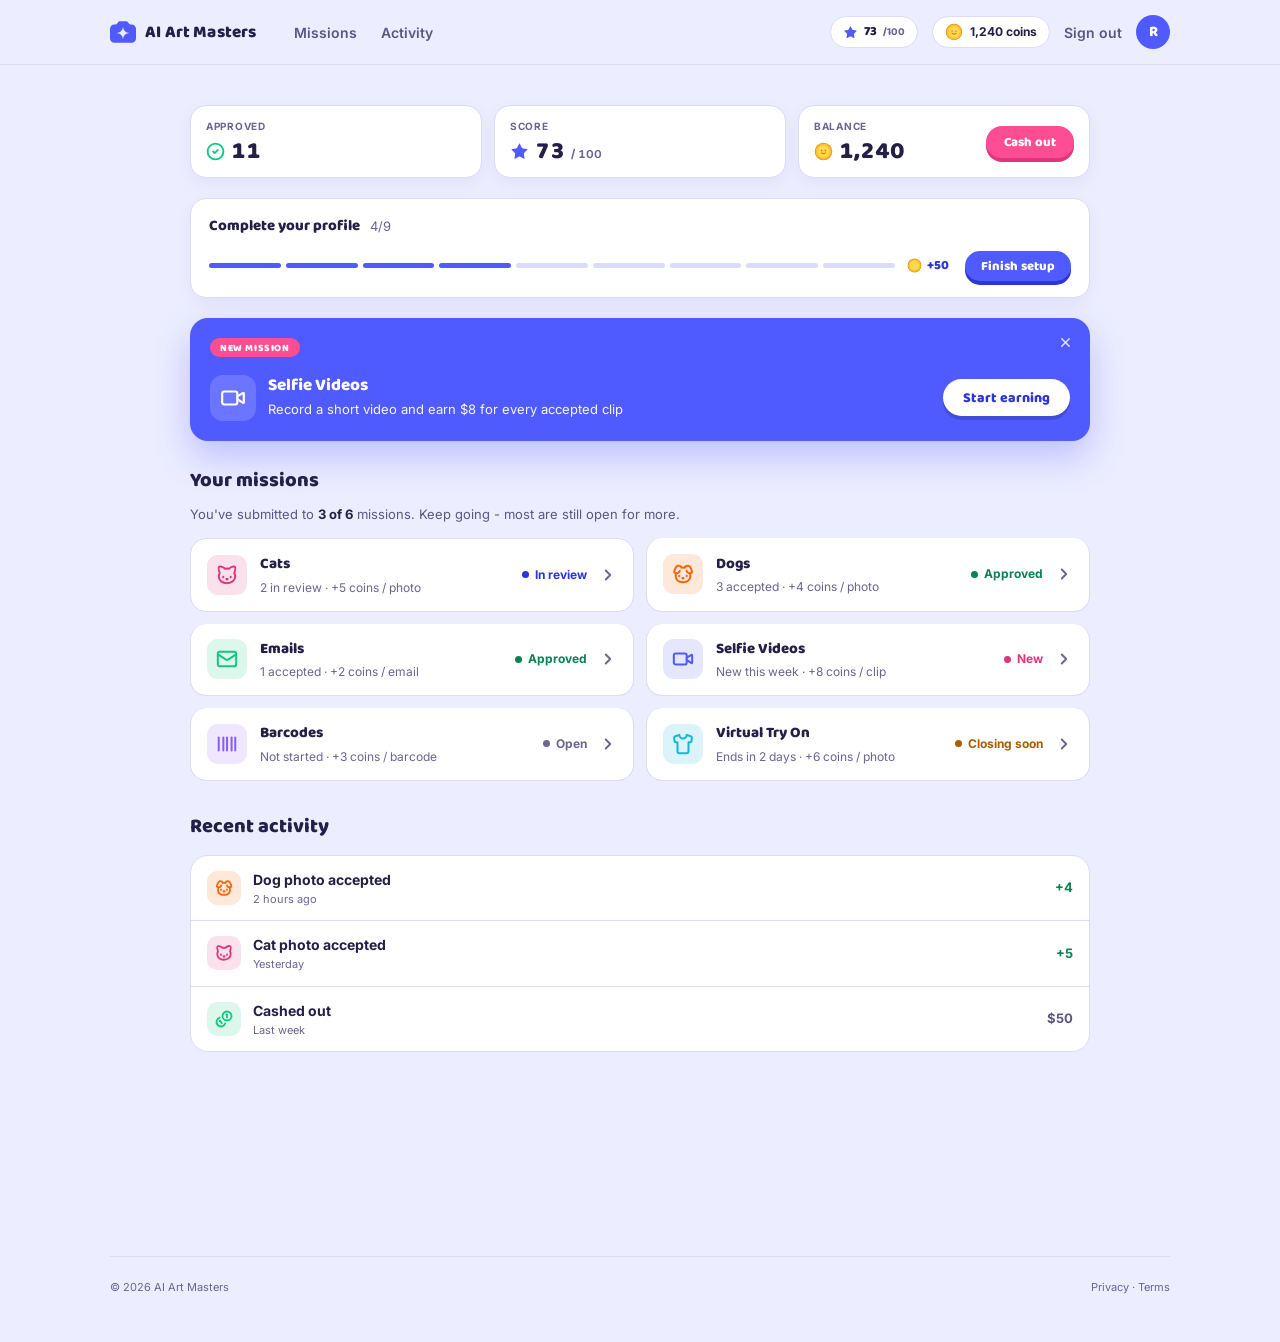
==== commit f6b0897c: "Sync" ====
--- a/home.html
+++ b/home.html
@@ -92,7 +92,7 @@
 
 /* slim, dismissable new-mission strip */
 .newstrip{position:relative;display:flex;flex-direction:column;gap:18px;background:var(--primary);border-radius:18px;padding:20px;margin-bottom:24px;box-shadow:0 16px 36px color-mix(in srgb,var(--primary) 30%,transparent)}
-.newstrip .nseye{align-self:flex-start;display:inline-block;font-family:var(--fd);font-weight:800;font-size:10px;text-transform:uppercase;letter-spacing:.06em;color:#fff;background:var(--accent);border-radius:999px;padding:4px 9px}
+.newstrip .nseye{align-self:flex-start;display:inline-flex;align-items:center;line-height:1;font-family:var(--fd);font-weight:800;font-size:10px;text-transform:uppercase;letter-spacing:.06em;color:#fff;background:var(--accent);border-radius:999px;padding:5px 10px 4px}
 .newstrip .nsrow{display:flex;align-items:center;justify-content:space-between;gap:12px;width:100%}
 .newstrip .nsmain{display:flex;align-items:center;gap:12px;min-width:0}
 .newstrip .nsicon{flex:none;display:flex;align-items:center;justify-content:center;width:46px;height:46px;border-radius:13px;background:rgba(255,255,255,.16);color:#fff}
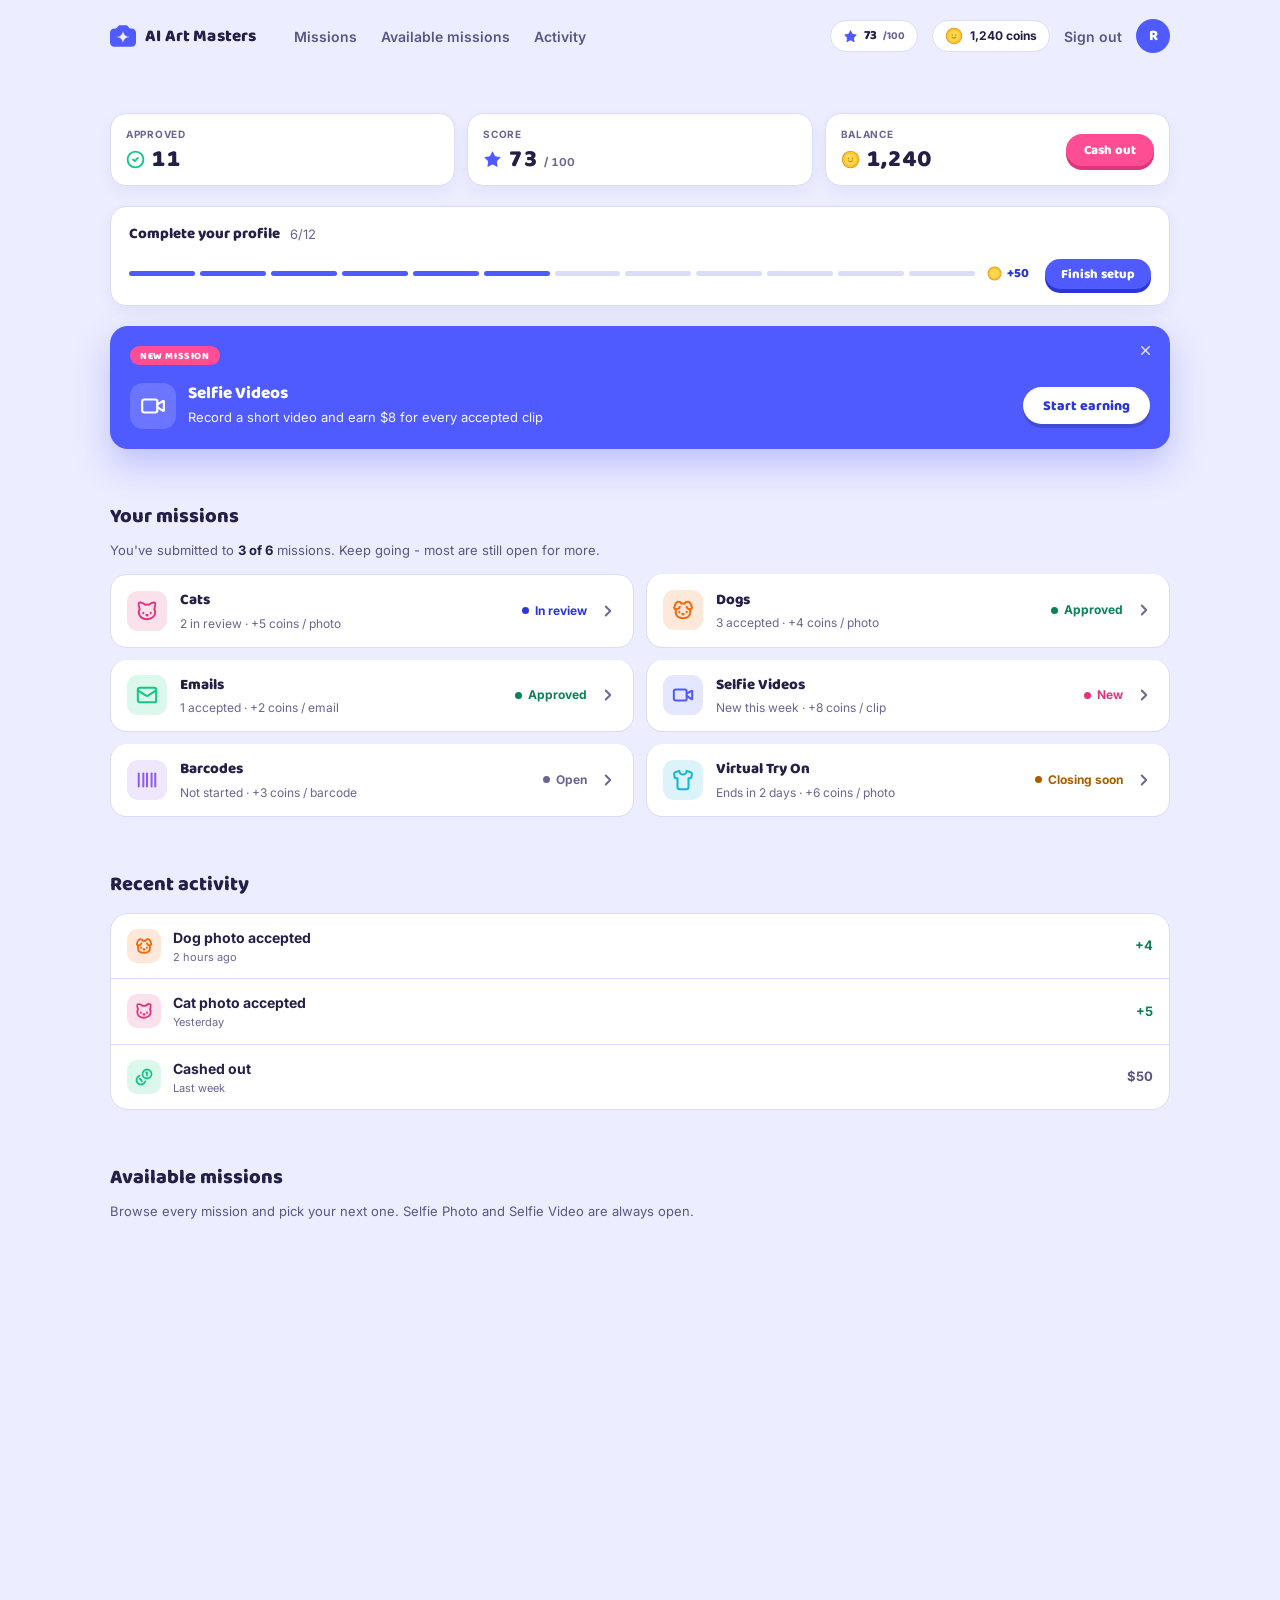
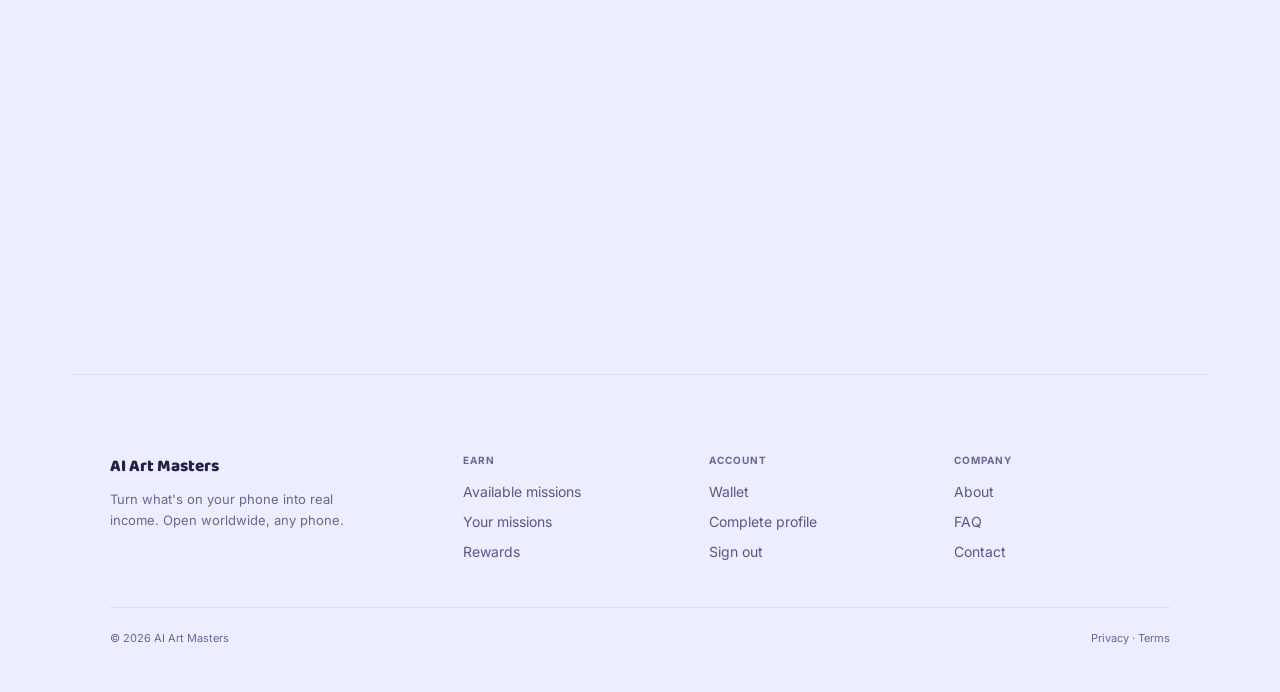
==== commit 6bd88159: "Sync landing" ====
--- a/home.html
+++ b/home.html
@@ -9,6 +9,10 @@
 .msum{font-family:var(--fm);font-size:13px;color:var(--ink2);margin:-4px 0 14px}
 .msum b{color:var(--ink);font-weight:700}
 
+/* clearer separation between profile sections (Your missions / Recent activity / Available missions) */
+.home .col-h{margin-top:52px}
+@media(max-width:560px){.home .col-h{margin-top:40px}}
+
 /* top-bar score chip + smiley coin */
 .scorechip{position:relative;display:inline-flex;align-items:center;gap:6px;font-family:var(--fd);font-weight:800;font-size:13px;color:var(--ink);background:#fff;border:1px solid var(--line);border-radius:999px;padding:5px 12px;cursor:default;outline:none;transition:border-color .2s}
 .scorechip svg{width:15px;height:15px;color:var(--primary)}
@@ -27,8 +31,8 @@
 .scorepop::after{content:"";position:absolute;bottom:100%;right:14px;border:7px solid transparent;border-bottom-color:var(--ink)}
 .scorehelp[aria-expanded="true"]+.scorepop{opacity:1;visibility:visible;transform:translateY(0)}
 
-/* single-column profile layout */
-.home.wrap{max-width:980px}
+/* profile uses the shared 1140px container (same as the landing) so columns and
+   the Available missions gallery thumbnails line up across pages */
 
 /* profile-completion / onboarding progress - two rows: heading, then [bars + reward] beside button */
 .setup{display:flex;flex-direction:column;gap:13px;background:var(--surface);border:1px solid var(--line);border-radius:16px;padding:16px 18px;box-shadow:0 6px 16px rgba(36,31,71,.05);margin-bottom:20px;transition:border-color .2s}
@@ -65,7 +69,11 @@
 
 /* mobile only (enabled in the @media block): the balance tile morphs into a Cash out button styled
    like the primary button. A small pink dot hints it; tap arms it, a second tap opens the modal. */
-#balance{position:relative;transition:background .35s cubic-bezier(.22,.61,.36,1),border-color .35s ease,box-shadow .3s cubic-bezier(.34,1.56,.64,1)}
+/* include opacity+transform so the stagger reveal can animate this tile in on load.
+   the .12s delay on opacity/transform is the 3rd-tile cascade delay (Approved 0s, Score
+   .06s, Balance .12s) - the id-level `transition` shorthand otherwise resets it to 0, so
+   it's set here explicitly. cash-out background/border/shadow stay instant (no delay). */
+#balance{position:relative;transition:background .35s cubic-bezier(.22,.61,.36,1),border-color .35s ease,box-shadow .3s cubic-bezier(.34,1.56,.64,1),opacity .45s ease .12s,transform .45s cubic-bezier(.22,.61,.36,1) .12s}
 #balance .lbl,#balance .num{transition:opacity .22s ease}
 .cash-dot,.cash-label{display:none}
 .cash-dot{position:absolute;top:8px;right:8px;width:18px;height:18px;border-radius:50%;background:var(--accent);transition:opacity .25s ease,transform .3s cubic-bezier(.34,1.4,.64,1)}
@@ -137,9 +145,7 @@
 .actr:hover{background:color-mix(in srgb,var(--primary) 4%,#fff)}
 .actr .aav{background:color-mix(in srgb,var(--c,#8E8AAE) 15%,#fff);color:var(--c,#8E8AAE)}
 
-/* the footer here is just the copyright row, so the section's top border + the foot-bot border
-   stacked as two dividers below activity. Drop the outer one - keep a single divider. */
-footer.wrap{border-top:none}
+/* full footer (matches the landing page): keep the shared footer.wrap styling from aam.css */
 
 /* ---- mobile profile layout ---- */
 @media(max-width:560px){
@@ -177,23 +183,9 @@
 </head>
 <body>
 
-<nav class="nav scrolled" id="nav"><div class="nav-in">
-  <a class="brand" href="home.html"><svg viewBox="0 0 24 20" style="width:26px;height:22px"><path d="M14.9297 0C15.5984 1.83494e-05 16.2228 0.334243 16.5938 0.890625L17.4062 2.10938C17.7772 2.66576 18.4016 2.99998 19.0703 3H20C22.2091 3 24 4.79086 24 7V16C24 18.2091 22.2091 20 20 20H4C1.79086 20 8.05333e-09 18.2091 0 16V7C0 4.79086 1.79086 3 4 3H4.92969C5.59837 2.99998 6.22283 2.66576 6.59375 2.10938L7.40625 0.890625C7.77717 0.334243 8.40163 1.83494e-05 9.07031 0H14.9297ZM12 5C12 8.3135 9.3135 11 6 11C9.3135 11 12 13.6865 12 17C12 13.6865 14.6865 11 18 11C14.6865 11 12 8.3135 12 5Z" fill="#4F5BFF"/></svg><span class="wm">AI Art Masters</span></a>
-  <div class="nav-links"><a href="#missions">Missions</a><a href="#activity">Activity</a></div>
-  <div class="nav-right">
-    <span class="scorechip" tabindex="0" aria-label="Your score: 73 out of 100"><svg viewBox="0 0 24 24" fill="currentColor" aria-hidden="true"><path d="M11.525 2.295a.53.53 0 0 1 .95 0l2.31 4.679a2.123 2.123 0 0 0 1.595 1.16l5.166.756a.53.53 0 0 1 .294.904l-3.736 3.638a2.123 2.123 0 0 0-.611 1.878l.882 5.14a.53.53 0 0 1-.771.56l-4.618-2.428a2.122 2.122 0 0 0-1.973 0L6.396 21.01a.53.53 0 0 1-.77-.56l.881-5.139a2.122 2.122 0 0 0-.611-1.879L2.16 9.795a.53.53 0 0 1 .294-.906l5.165-.755a2.122 2.122 0 0 0 1.597-1.16z"/></svg><span id="navScore">73</span><span class="sden">/100</span><span class="scoretip" role="tooltip">Your score reflects how well you follow mission instructions and the quality of your submissions. The closer you follow the guidance, the more likely you are to be approved, and the higher your score climbs. A higher score unlocks advanced, higher-value missions, so doing great work directly leads to earning more.</span></span>
-    <span class="coinchip"><svg class="coin" width="18" height="18" viewBox="0 0 20 20"><circle cx="10" cy="10" r="9.2" fill="#E0951A"/><circle cx="10" cy="10" r="8.3" fill="#FFC22E"/><circle cx="10" cy="10" r="6.3" fill="#FFD84D"/><ellipse cx="7.9" cy="9" rx=".75" ry="1" fill="#D98A0A"/><ellipse cx="12.1" cy="9" rx=".75" ry="1" fill="#D98A0A"/><path d="M7.8 11.4 Q10 13.2 12.2 11.4" fill="none" stroke="#D98A0A" stroke-width="1.2" stroke-linecap="round"/></svg>1,240 coins</span>
-    <a class="signin" href="index.html">Sign out</a>
-    <span style="width:34px;height:34px;border-radius:50%;background:var(--primary);color:#fff;font-family:var(--fd);font-weight:800;font-size:15px;display:flex;align-items:center;justify-content:center">R</span>
-  </div>
-  <button class="nav-toggle" id="navToggle" aria-label="Open menu" aria-expanded="false" aria-controls="navMobile"><span></span><span></span><span></span></button>
-</div>
-<div class="nav-mobile" id="navMobile">
-  <a href="#missions">Missions</a>
-  <a href="#activity">Activity</a>
-  <a href="#balance">Wallet</a>
-  <a class="m-signin" href="index.html">Sign out</a>
-</div></nav>
+<!-- nav is injected by the shared chrome (assets/chrome.js) -->
+<script>window.AAM_CHROME={mode:'app'};</script>
+<script src="assets/chrome.js"></script>
 
 <main class="home wrap">
   <!-- STATS - approved, score, balance -->
@@ -206,7 +198,7 @@
       <div class="lbl">Score</div>
       <div class="num"><svg class="ci" viewBox="0 0 24 24" style="fill:var(--primary)" aria-hidden="true"><path d="M11.525 2.295a.53.53 0 0 1 .95 0l2.31 4.679a2.123 2.123 0 0 0 1.595 1.16l5.166.756a.53.53 0 0 1 .294.904l-3.736 3.638a2.123 2.123 0 0 0-.611 1.878l.882 5.14a.53.53 0 0 1-.771.56l-4.618-2.428a2.122 2.122 0 0 0-1.973 0L6.396 21.01a.53.53 0 0 1-.77-.56l.881-5.139a2.122 2.122 0 0 0-.611-1.879L2.16 9.795a.53.53 0 0 1 .294-.906l5.165-.755a2.122 2.122 0 0 0 1.597-1.16z"/></svg><span id="statScore">73</span><span class="den">/ 100</span></div>
       <button class="scorehelp" type="button" aria-expanded="false" aria-label="What is the user score?">?</button>
-      <div class="scorepop" role="tooltip">Your score reflects how closely you follow each mission's instructions and the quality of your submissions. Follow the guidance well and you're more likely to be approved — and your score climbs. A higher score unlocks advanced, higher-value missions, so great work means earning more.</div>
+      <div class="scorepop" role="tooltip">Your score reflects how closely you follow each mission's instructions and the quality of your submissions. Follow the guidance well and you're more likely to be approved, and your score climbs. A higher score unlocks advanced, higher-value missions, so great work means earning more.</div>
     </div>
     <!-- balance tile. Desktop: the Cash out button sits inside the card (below the figure). Mobile:
          the tile itself is the control (a pink dot hints it; tap arms it into a Cash out button, tap
@@ -222,15 +214,17 @@
     </div>
   </div>
 
-  <!-- PROFILE SETUP - onboarding progress; nudges users to finish for starter coins -->
-  <a class="setup reveal" href="welcome-quiz.html">
+  <!-- PROFILE SETUP - onboarding progress; synced to the welcome-quiz draft (localStorage).
+       The count, the step bars, and the visibility are all driven by JS from the saved
+       progress so this never drifts from where the user actually is in onboarding. -->
+  <a class="setup reveal" id="setupBanner" href="welcome-quiz.html" hidden>
     <div class="setup-top">
       <span class="setup-h">Complete your profile</span>
-      <span class="setup-count">4/9</span>
+      <span class="setup-count" id="setupCount">0/0</span>
     </div>
     <div class="setup-bot">
       <div class="setup-prog">
-        <div class="setup-steps" role="img" aria-label="4 of 9 steps complete"><span class="on"></span><span class="on"></span><span class="on"></span><span class="on"></span><span></span><span></span><span></span><span></span><span></span></div>
+        <div class="setup-steps" id="setupSteps" role="img" aria-label="Profile setup progress"></div>
         <span class="setup-reward"><svg viewBox="0 0 20 20" aria-hidden="true"><circle cx="10" cy="10" r="9.2" fill="#E0951A"/><circle cx="10" cy="10" r="8.3" fill="#FFC22E"/><circle cx="10" cy="10" r="6.3" fill="#FFD84D"/></svg>+50</span>
       </div>
       <span class="btn btn-p setup-go">Finish setup</span>
@@ -272,12 +266,16 @@
         <div class="actr"><span class="aav" style="--c:#E0357D"><svg viewBox="0 0 24 24" fill="none" stroke="currentColor" stroke-width="2.4" stroke-linecap="round" stroke-linejoin="round"><path d="M12 5c.67 0 1.35.09 2 .26 1.78-2 5.03-2.84 6.42-2.26 1.4.58-.42 7-.42 7 .57 1.07 1 2.24 1 3.44C21 17.9 16.97 21 12 21s-9-3-9-7.56c0-1.25.5-2.4 1-3.44 0 0-1.89-6.42-.5-7 1.39-.58 4.72.23 6.5 2.23A9.04 9.04 0 0 1 12 5Z"/><path d="M8 14v.5"/><path d="M16 14v.5"/><path d="M11.25 16.25h1.5L12 17l-.75-.75Z"/></svg></span><div><div class="an">Cat photo accepted</div><div class="at">Yesterday</div></div><span class="amt">+5</span></div>
         <div class="actr"><span class="aav" style="--c:#13C783"><svg viewBox="0 0 24 24" fill="none" stroke="currentColor" stroke-width="2.4" stroke-linecap="round" stroke-linejoin="round"><path d="M13.744 17.736a6 6 0 1 1-7.48-7.48"/><path d="M15 6h1v4"/><path d="m6.134 14.768.866-.5 2 3.464"/><circle cx="16" cy="8" r="6"/></svg></span><div><div class="an">Cashed out</div><div class="at">Last week</div></div><span class="amt cash">$50</span></div>
       </div>
+
+      <h2 class="col-h mt reveal" id="openMissions">Available missions</h2>
+      <p class="msum reveal">Browse every mission and pick your next one. Selfie Photo and Selfie Video are always open.</p>
+      <div class="briefs" id="aam-missions"></div>
+      <script src="assets/missions.js"></script>
   </div>
 </main>
 
-<footer class="wrap">
-  <div class="foot-bot"><span>© 2026 AI Art Masters</span><span>Privacy · Terms</span></div>
-</footer>
+<!-- footer is injected here by the shared chrome (assets/chrome.js) -->
+<div id="aam-footer"></div>
 
 <!-- Cash-out approval modal -->
 <div class="cash-modal" id="cashModal" aria-hidden="true">
@@ -308,6 +306,31 @@
   if(tier)set('statTier',tier.tier);
 })();
 (function(){
+  // ONBOARDING SYNC - drive the "Complete your profile" banner from the welcome-quiz draft
+  // (localStorage), so the count, the step bars, and visibility always match real progress.
+  var banner=document.getElementById('setupBanner');
+  if(!banner) return;
+  function readProgress(){
+    try{
+      var d=JSON.parse(localStorage.getItem('aam_welcome_quiz_v1')||'null');
+      if(d&&d.onboarding&&typeof d.onboarding.total==='number'&&d.onboarding.total>0) return d.onboarding;
+      var all=JSON.parse(localStorage.getItem('aam_profiles')||'[]');
+      if(all.length) return {completed:1,total:1,done:true};   // a finished profile was stashed locally
+    }catch(e){}
+    return null;
+  }
+  var p=readProgress();
+  if(!p) p={completed:6,total:12,done:false};                  // demo fallback when no local draft exists yet
+  if(p.done){ banner.hidden=true; return; }                    // profile complete -> nothing to nudge
+  var total=p.total, done=Math.max(0,Math.min(p.completed,total));
+  document.getElementById('setupCount').textContent=done+'/'+total;
+  var steps=document.getElementById('setupSteps');
+  steps.setAttribute('aria-label', done+' of '+total+' steps complete');
+  var html=''; for(var i=0;i<total;i++){ html+='<span'+(i<done?' class="on"':'')+'></span>'; }
+  steps.innerHTML=html;
+  banner.hidden=false;
+})();
+(function(){
   // Mobile profile: tap the "?" on the Score tile to toggle the score explanation popover.
   var h=document.querySelector('.scorehelp'); if(!h) return;
   function setOpen(o){ h.setAttribute('aria-expanded', o?'true':'false'); }
@@ -319,14 +342,8 @@
   // Dismissable new-mission banner.
   var nc=document.getElementById('newsClose'), nm=document.getElementById('newMission');
   if(nc&&nm)nc.addEventListener('click',function(){nm.remove();});
-  var nav=document.getElementById('nav');
+  // nav mobile toggle is handled by assets/chrome.js
   var anim=document.documentElement.classList.contains('anim');
-  var tog=document.getElementById('navToggle'), menu=document.getElementById('navMobile');
-  if(tog&&menu){
-    function close(){menu.classList.remove('open');tog.setAttribute('aria-expanded','false');}
-    tog.addEventListener('click',function(){var open=menu.classList.toggle('open');tog.setAttribute('aria-expanded',open?'true':'false');});
-    menu.querySelectorAll('a').forEach(function(a){a.addEventListener('click',close);});
-  }
   if(!anim) return;
   var io=new IntersectionObserver(function(ents){ents.forEach(function(x){if(x.isIntersecting){x.target.classList.add('in');io.unobserve(x.target);}});},{threshold:.16,rootMargin:'0px 0px -12% 0px'});
   // cascade the blocks already in view on load (matches the site's staggered reveal); observe the rest for scroll
--- a/brand/aam.css
+++ b/brand/aam.css
@@ -45,7 +45,7 @@
 /* NAV */
 .nav{position:sticky;top:0;z-index:100;background:transparent;border-bottom:1px solid transparent;transition:background .3s,border-color .3s,backdrop-filter .3s}
 .nav.scrolled{background:var(--bg);backdrop-filter:blur(14px);border-bottom:1px solid var(--line)}
-.nav-in{max-width:1140px;margin:0 auto;padding:15px var(--pad);display:flex;align-items:center;gap:20px;position:relative;z-index:2}
+.nav-in{max-width:1140px;margin:0 auto;padding:15px var(--pad);min-height:72px;display:flex;align-items:center;gap:20px;position:relative;z-index:2}
 .brand{display:flex;align-items:center;gap:9px}
 .brand svg{flex:none;display:block}
 .brand .wm{font-family:var(--fd);font-weight:800;letter-spacing:.01em;font-size:17px;line-height:1}
@@ -329,6 +329,17 @@
 .brief.solid{background:var(--primary)}
 .brief.solid .top-ic{position:absolute;top:14px;left:14px;z-index:3;color:#fff;opacity:.95}
 .brief.solid .top-ic svg{width:30px;height:30px}
+/* Gallery cards (photo/gradient missions, not the solid sub-brand cards): drop the white
+   frame and move the payout to a top-right pill. Lives here so EVERY .briefs gallery
+   (landing + profile) renders identically from the shared missions component. */
+.briefs .brief:not(.solid){border:0;box-shadow:0 10px 26px rgba(36,31,71,.16)}
+.briefs .brief:not(.solid) .prow{position:absolute;top:12px;right:12px;left:auto;bottom:auto;width:auto;margin:0;z-index:3}
+.briefs .brief:not(.solid) .ppay{background:rgba(0,0,0,.5);border:1px solid rgba(255,255,255,.22);border-radius:999px;padding:5px 11px;font-family:var(--fd);font-weight:700;font-size:12px;color:#fff;backdrop-filter:blur(3px)}
+@media(hover:none){.briefs .brief:not(.solid) .breq{max-height:80px;opacity:1;margin-top:6px}}
+/* gallery scroll-scrub reveal (driven by assets/missions.js, shared by every page).
+   cards start small + hidden, then scale/fade in tied to scroll position and latch. */
+.anim .briefs.aam-scrub>.brief{opacity:0;transform:scale(.62);transition:none}
+.anim .briefs.aam-scrub.in>.brief{opacity:1;transform:none;transition:transform .25s cubic-bezier(.34,1.56,.64,1)}
 
 /* QUOTE BAND (organism) */
 .qband{background:var(--primary);border-radius:28px;margin:0 auto;max-width:1040px;padding:clamp(40px,6vw,64px);text-align:center;position:relative;overflow:hidden}
@@ -406,6 +417,8 @@
 .anim .stagger.in>*{opacity:1;transform:none}
 .anim .stagger.in>*:nth-child(2){transition-delay:.06s}.anim .stagger.in>*:nth-child(3){transition-delay:.12s}
 .anim .stagger.in>*:nth-child(4){transition-delay:.18s}.anim .stagger.in>*:nth-child(5){transition-delay:.24s}.anim .stagger.in>*:nth-child(6){transition-delay:.30s}
+.anim .stagger.in>*:nth-child(7){transition-delay:.36s}.anim .stagger.in>*:nth-child(8){transition-delay:.42s}.anim .stagger.in>*:nth-child(9){transition-delay:.48s}
+.anim .stagger.in>*:nth-child(10){transition-delay:.54s}.anim .stagger.in>*:nth-child(11){transition-delay:.60s}.anim .stagger.in>*:nth-child(12){transition-delay:.66s}
 .anim .phone{animation:floaty 6s ease-in-out infinite}
 @keyframes floaty{0%,100%{transform:translateY(0)}50%{transform:translateY(-6px)}}
 
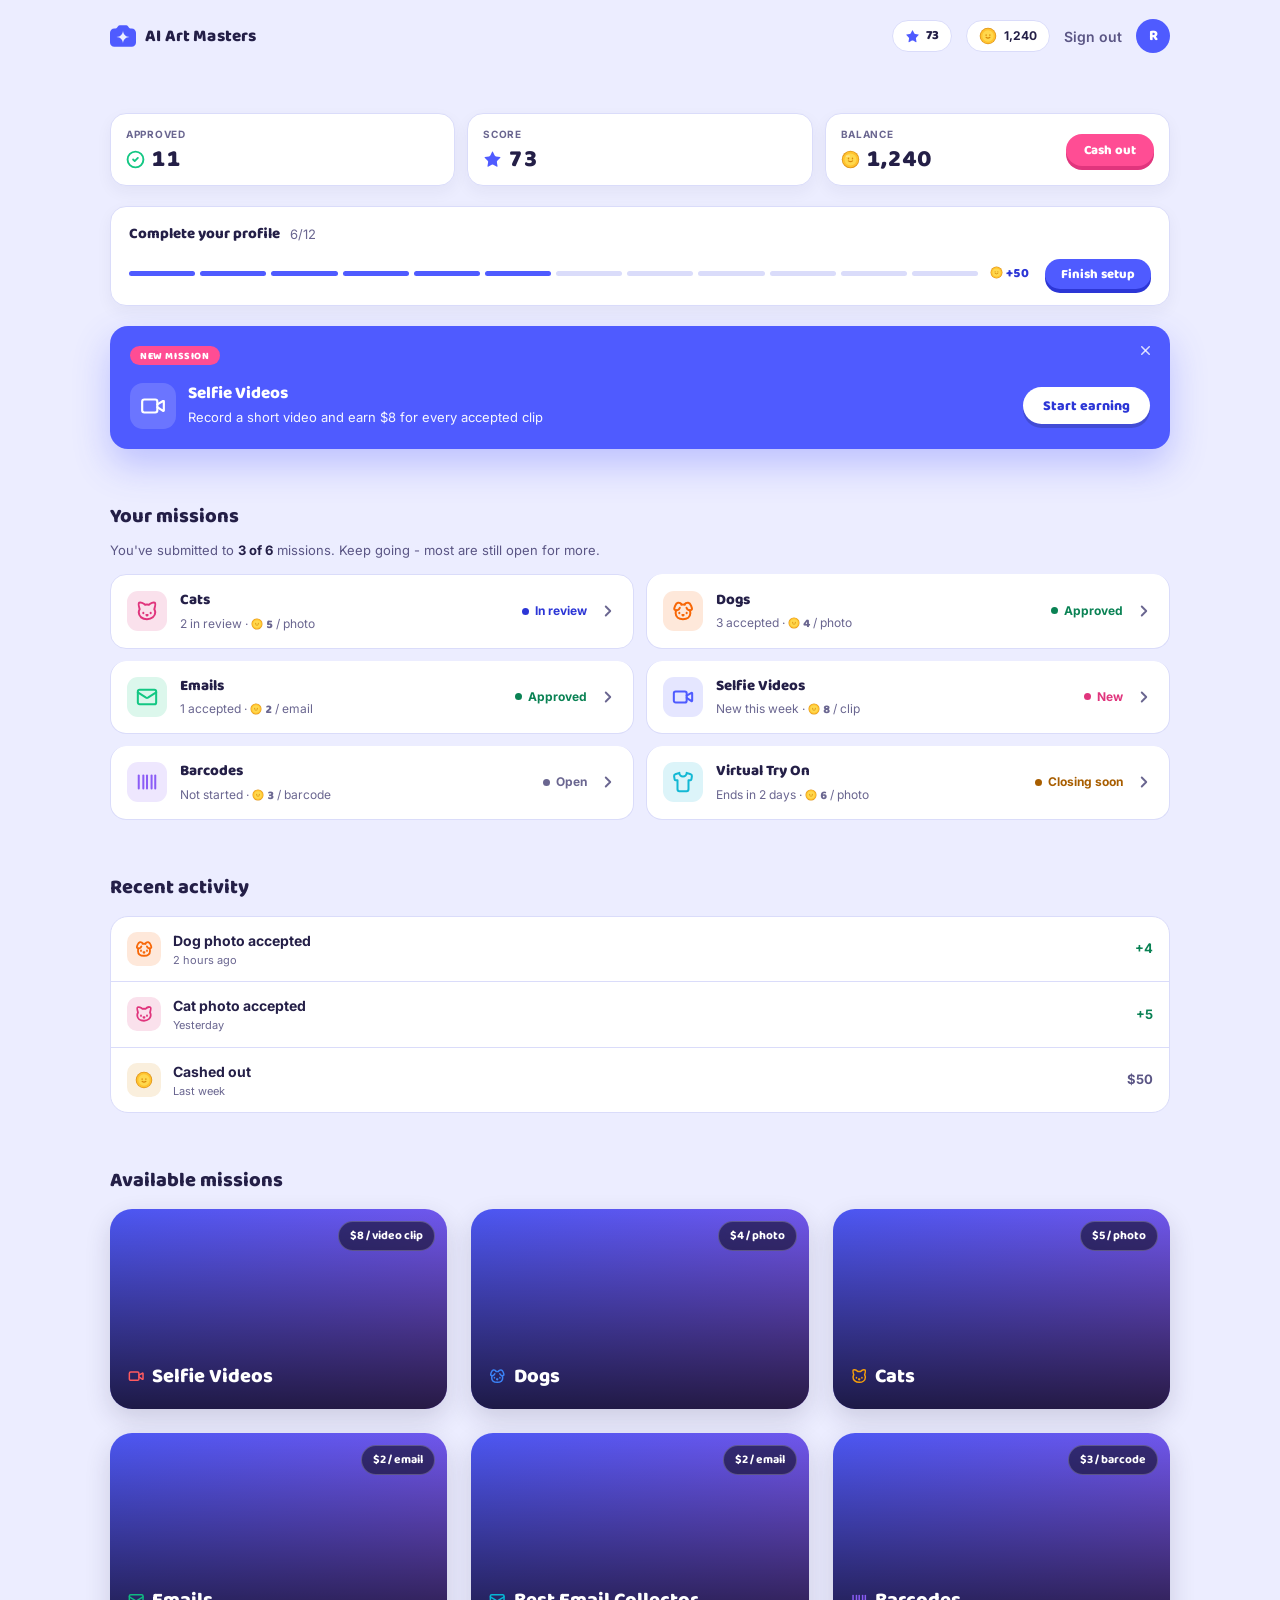
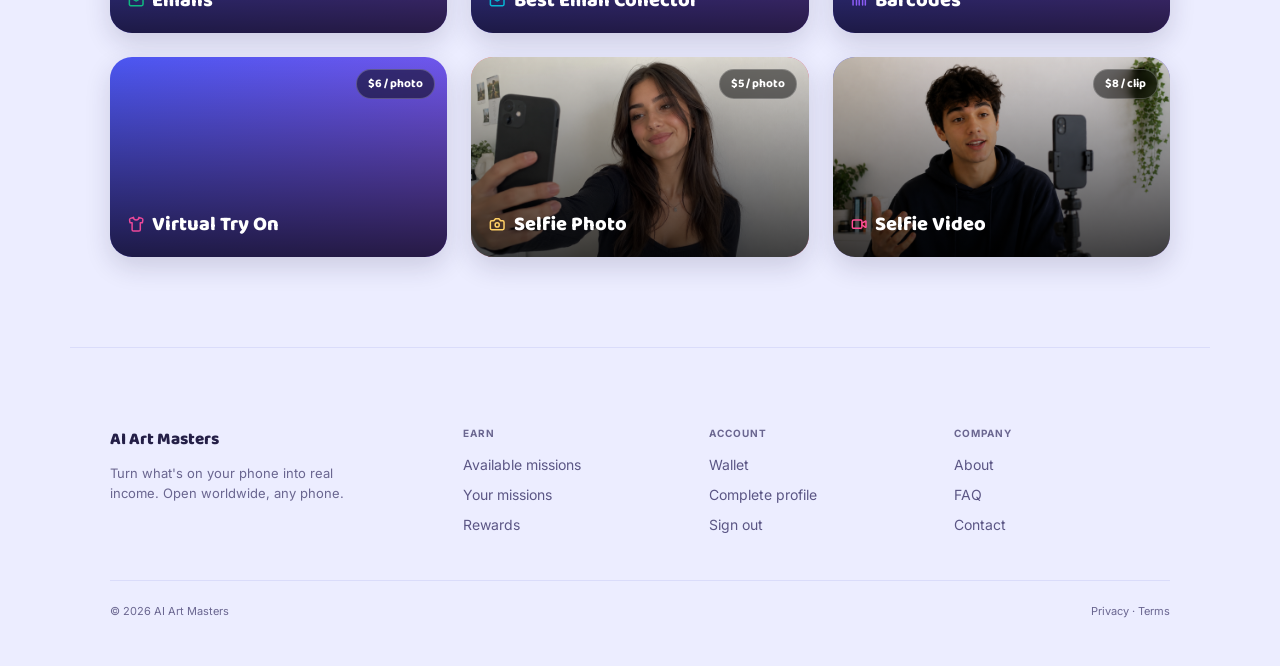
==== commit 3f21702c: "Sync landing" ====
--- a/home.html
+++ b/home.html
@@ -45,8 +45,7 @@
 .setup-steps{flex:1;min-width:80px;display:flex;gap:5px}
 .setup-steps span{flex:1;height:5px;border-radius:999px;background:var(--line)}
 .setup-steps span.on{background:var(--primary)}
-.setup-reward{flex:none;display:inline-flex;align-items:center;gap:5px;font-family:var(--fd);font-weight:800;font-size:13px;color:var(--primary-deep);white-space:nowrap}
-.setup-reward svg{width:15px;height:15px}
+.setup-reward{flex:none;font-family:var(--fd);font-weight:800;font-size:13px;color:var(--primary-deep)}
 .setup-go{flex:none;padding:9px 16px 8px;font-size:13px}
 @media(max-width:560px){.setup-go{padding:8px 14px 7px}}
 
@@ -196,7 +195,7 @@
     </div>
     <div class="stat scoretile">
       <div class="lbl">Score</div>
-      <div class="num"><svg class="ci" viewBox="0 0 24 24" style="fill:var(--primary)" aria-hidden="true"><path d="M11.525 2.295a.53.53 0 0 1 .95 0l2.31 4.679a2.123 2.123 0 0 0 1.595 1.16l5.166.756a.53.53 0 0 1 .294.904l-3.736 3.638a2.123 2.123 0 0 0-.611 1.878l.882 5.14a.53.53 0 0 1-.771.56l-4.618-2.428a2.122 2.122 0 0 0-1.973 0L6.396 21.01a.53.53 0 0 1-.77-.56l.881-5.139a2.122 2.122 0 0 0-.611-1.879L2.16 9.795a.53.53 0 0 1 .294-.906l5.165-.755a2.122 2.122 0 0 0 1.597-1.16z"/></svg><span id="statScore">73</span><span class="den">/ 100</span></div>
+      <div class="num"><svg class="ci" viewBox="0 0 24 24" style="fill:var(--primary)" aria-hidden="true"><path d="M11.525 2.295a.53.53 0 0 1 .95 0l2.31 4.679a2.123 2.123 0 0 0 1.595 1.16l5.166.756a.53.53 0 0 1 .294.904l-3.736 3.638a2.123 2.123 0 0 0-.611 1.878l.882 5.14a.53.53 0 0 1-.771.56l-4.618-2.428a2.122 2.122 0 0 0-1.973 0L6.396 21.01a.53.53 0 0 1-.77-.56l.881-5.139a2.122 2.122 0 0 0-.611-1.879L2.16 9.795a.53.53 0 0 1 .294-.906l5.165-.755a2.122 2.122 0 0 0 1.597-1.16z"/></svg><span id="statScore">73</span></div>
       <button class="scorehelp" type="button" aria-expanded="false" aria-label="What is the user score?">?</button>
       <div class="scorepop" role="tooltip">Your score reflects how closely you follow each mission's instructions and the quality of your submissions. Follow the guidance well and you're more likely to be approved, and your score climbs. A higher score unlocks advanced, higher-value missions, so great work means earning more.</div>
     </div>
@@ -225,7 +224,7 @@
     <div class="setup-bot">
       <div class="setup-prog">
         <div class="setup-steps" id="setupSteps" role="img" aria-label="Profile setup progress"></div>
-        <span class="setup-reward"><svg viewBox="0 0 20 20" aria-hidden="true"><circle cx="10" cy="10" r="9.2" fill="#E0951A"/><circle cx="10" cy="10" r="8.3" fill="#FFC22E"/><circle cx="10" cy="10" r="6.3" fill="#FFD84D"/></svg>+50</span>
+        <span class="setup-reward coin-amt">+50</span>
       </div>
       <span class="btn btn-p setup-go">Finish setup</span>
     </div>
@@ -252,23 +251,22 @@
       <h2 class="col-h reveal" id="missions">Your missions</h2>
       <p class="msum reveal">You've submitted to <b>3 of 6</b> missions. Keep going - most are still open for more.</p>
       <div class="mgrid stagger">
-        <a class="mcard s-review" href="https://www.ai-art-masters.com/Cats-Landing" target="_blank" rel="noopener" style="--c:#E0357D"><span class="mi"><svg viewBox="0 0 24 24" fill="none" stroke="currentColor" stroke-width="2.2" stroke-linecap="round" stroke-linejoin="round"><path d="M12 5c.67 0 1.35.09 2 .26 1.78-2 5.03-2.84 6.42-2.26 1.4.58-.42 7-.42 7 .57 1.07 1 2.24 1 3.44C21 17.9 16.97 21 12 21s-9-3-9-7.56c0-1.25.5-2.4 1-3.44 0 0-1.89-6.42-.5-7 1.39-.58 4.72.23 6.5 2.23A9.04 9.04 0 0 1 12 5Z"/><path d="M8 14v.5"/><path d="M16 14v.5"/><path d="M11.25 16.25h1.5L12 17l-.75-.75Z"/></svg></span><div class="mb"><div class="mn">Cats</div><div class="mp">2 in review · +5 coins / photo</div></div><div class="mr"><span class="mstat s-review">In review</span><span class="mchev"><svg viewBox="0 0 24 24" fill="none" stroke="currentColor" stroke-width="2.5" stroke-linecap="round" stroke-linejoin="round"><path d="m9 18 6-6-6-6"/></svg></span></div></a>
-        <a class="mcard s-earn" href="https://www.ai-art-masters.com/Pets-Landing" target="_blank" rel="noopener" style="--c:#F76707"><span class="mi"><svg viewBox="0 0 24 24" fill="none" stroke="currentColor" stroke-width="2.2" stroke-linecap="round" stroke-linejoin="round"><path d="M11.25 16.25h1.5L12 17z"/><path d="M16 14v.5"/><path d="M4.42 11.247A13.152 13.152 0 0 0 4 14.556C4 18.728 7.582 21 12 21s8-2.272 8-6.444a11.702 11.702 0 0 0-.493-3.309"/><path d="M8 14v.5"/><path d="M8.5 8.5c-.384 1.05-1.083 2.028-2.344 2.5-1.931.722-3.576-.297-3.656-1-.113-.994 1.177-6.53 4-7 1.923-.321 3.651.845 3.651 2.235A7.497 7.497 0 0 1 14 5.277c0-1.39 1.844-2.598 3.767-2.277 2.823.47 4.113 6.006 4 7-.08.703-1.725 1.722-3.656 1-1.261-.472-1.855-1.45-2.239-2.5"/></svg></span><div class="mb"><div class="mn">Dogs</div><div class="mp">3 accepted · +4 coins / photo</div></div><div class="mr"><span class="mstat s-earn">Approved</span><span class="mchev"><svg viewBox="0 0 24 24" fill="none" stroke="currentColor" stroke-width="2.5" stroke-linecap="round" stroke-linejoin="round"><path d="m9 18 6-6-6-6"/></svg></span></div></a>
-        <a class="mcard s-earn" href="https://www.ai-art-masters.com/EmailsHunter-Landing" target="_blank" rel="noopener" style="--c:#13C783"><span class="mi"><svg viewBox="0 0 24 24" fill="none" stroke="currentColor" stroke-width="2.2" stroke-linecap="round" stroke-linejoin="round"><path d="m22 7-8.991 5.727a2 2 0 0 1-2.009 0L2 7"/><rect x="2" y="4" width="20" height="16" rx="2"/></svg></span><div class="mb"><div class="mn">Emails</div><div class="mp">1 accepted · +2 coins / email</div></div><div class="mr"><span class="mstat s-earn">Approved</span><span class="mchev"><svg viewBox="0 0 24 24" fill="none" stroke="currentColor" stroke-width="2.5" stroke-linecap="round" stroke-linejoin="round"><path d="m9 18 6-6-6-6"/></svg></span></div></a>
-        <a class="mcard s-new" href="https://www.ai-art-masters.com/SelfieVideos-Landing" target="_blank" rel="noopener" style="--c:#4F5BFF"><span class="mi"><svg viewBox="0 0 24 24" fill="none" stroke="currentColor" stroke-width="2.2" stroke-linecap="round" stroke-linejoin="round"><path d="m16 13 5.223 3.482a.5.5 0 0 0 .777-.416V7.87a.5.5 0 0 0-.752-.432L16 10.5"/><rect x="2" y="6" width="14" height="12" rx="2"/></svg></span><div class="mb"><div class="mn">Selfie Videos</div><div class="mp">New this week · +8 coins / clip</div></div><div class="mr"><span class="mstat s-new">New</span><span class="mchev"><svg viewBox="0 0 24 24" fill="none" stroke="currentColor" stroke-width="2.5" stroke-linecap="round" stroke-linejoin="round"><path d="m9 18 6-6-6-6"/></svg></span></div></a>
-        <a class="mcard s-open" href="https://www.ai-art-masters.com/Barcode-Collector" target="_blank" rel="noopener" style="--c:#8B5CF6"><span class="mi"><svg viewBox="0 0 24 24" fill="none" stroke="currentColor" stroke-width="2.2" stroke-linecap="round" stroke-linejoin="round"><path d="M3 5v14"/><path d="M8 5v14"/><path d="M12 5v14"/><path d="M17 5v14"/><path d="M21 5v14"/></svg></span><div class="mb"><div class="mn">Barcodes</div><div class="mp">Not started · +3 coins / barcode</div></div><div class="mr"><span class="mstat s-open">Open</span><span class="mchev"><svg viewBox="0 0 24 24" fill="none" stroke="currentColor" stroke-width="2.5" stroke-linecap="round" stroke-linejoin="round"><path d="m9 18 6-6-6-6"/></svg></span></div></a>
-        <a class="mcard s-soon" href="https://www.ai-art-masters.com/VirtualTryOn-Landing" target="_blank" rel="noopener" style="--c:#13B8D4"><span class="mi"><svg viewBox="0 0 24 24" fill="none" stroke="currentColor" stroke-width="2.2" stroke-linecap="round" stroke-linejoin="round"><path d="M20.38 3.46 16 2a4 4 0 0 1-8 0L3.62 3.46a2 2 0 0 0-1.34 2.23l.58 3.47a1 1 0 0 0 .99.84H6v10c0 1.1.9 2 2 2h8a2 2 0 0 0 2-2V10h2.15a1 1 0 0 0 .99-.84l.58-3.47a2 2 0 0 0-1.34-2.23z"/></svg></span><div class="mb"><div class="mn">Virtual Try On</div><div class="mp">Ends in 2 days · +6 coins / photo</div></div><div class="mr"><span class="mstat s-soon">Closing soon</span><span class="mchev"><svg viewBox="0 0 24 24" fill="none" stroke="currentColor" stroke-width="2.5" stroke-linecap="round" stroke-linejoin="round"><path d="m9 18 6-6-6-6"/></svg></span></div></a>
+        <a class="mcard s-review" href="https://www.ai-art-masters.com/Cats-Landing" target="_blank" rel="noopener" style="--c:#E0357D"><span class="mi"><svg viewBox="0 0 24 24" fill="none" stroke="currentColor" stroke-width="2.2" stroke-linecap="round" stroke-linejoin="round"><path d="M12 5c.67 0 1.35.09 2 .26 1.78-2 5.03-2.84 6.42-2.26 1.4.58-.42 7-.42 7 .57 1.07 1 2.24 1 3.44C21 17.9 16.97 21 12 21s-9-3-9-7.56c0-1.25.5-2.4 1-3.44 0 0-1.89-6.42-.5-7 1.39-.58 4.72.23 6.5 2.23A9.04 9.04 0 0 1 12 5Z"/><path d="M8 14v.5"/><path d="M16 14v.5"/><path d="M11.25 16.25h1.5L12 17l-.75-.75Z"/></svg></span><div class="mb"><div class="mn">Cats</div><div class="mp">2 in review · <span class="coin-amt">5</span> / photo</div></div><div class="mr"><span class="mstat s-review">In review</span><span class="mchev"><svg viewBox="0 0 24 24" fill="none" stroke="currentColor" stroke-width="2.5" stroke-linecap="round" stroke-linejoin="round"><path d="m9 18 6-6-6-6"/></svg></span></div></a>
+        <a class="mcard s-earn" href="https://www.ai-art-masters.com/Pets-Landing" target="_blank" rel="noopener" style="--c:#F76707"><span class="mi"><svg viewBox="0 0 24 24" fill="none" stroke="currentColor" stroke-width="2.2" stroke-linecap="round" stroke-linejoin="round"><path d="M11.25 16.25h1.5L12 17z"/><path d="M16 14v.5"/><path d="M4.42 11.247A13.152 13.152 0 0 0 4 14.556C4 18.728 7.582 21 12 21s8-2.272 8-6.444a11.702 11.702 0 0 0-.493-3.309"/><path d="M8 14v.5"/><path d="M8.5 8.5c-.384 1.05-1.083 2.028-2.344 2.5-1.931.722-3.576-.297-3.656-1-.113-.994 1.177-6.53 4-7 1.923-.321 3.651.845 3.651 2.235A7.497 7.497 0 0 1 14 5.277c0-1.39 1.844-2.598 3.767-2.277 2.823.47 4.113 6.006 4 7-.08.703-1.725 1.722-3.656 1-1.261-.472-1.855-1.45-2.239-2.5"/></svg></span><div class="mb"><div class="mn">Dogs</div><div class="mp">3 accepted · <span class="coin-amt">4</span> / photo</div></div><div class="mr"><span class="mstat s-earn">Approved</span><span class="mchev"><svg viewBox="0 0 24 24" fill="none" stroke="currentColor" stroke-width="2.5" stroke-linecap="round" stroke-linejoin="round"><path d="m9 18 6-6-6-6"/></svg></span></div></a>
+        <a class="mcard s-earn" href="https://www.ai-art-masters.com/EmailsHunter-Landing" target="_blank" rel="noopener" style="--c:#13C783"><span class="mi"><svg viewBox="0 0 24 24" fill="none" stroke="currentColor" stroke-width="2.2" stroke-linecap="round" stroke-linejoin="round"><path d="m22 7-8.991 5.727a2 2 0 0 1-2.009 0L2 7"/><rect x="2" y="4" width="20" height="16" rx="2"/></svg></span><div class="mb"><div class="mn">Emails</div><div class="mp">1 accepted · <span class="coin-amt">2</span> / email</div></div><div class="mr"><span class="mstat s-earn">Approved</span><span class="mchev"><svg viewBox="0 0 24 24" fill="none" stroke="currentColor" stroke-width="2.5" stroke-linecap="round" stroke-linejoin="round"><path d="m9 18 6-6-6-6"/></svg></span></div></a>
+        <a class="mcard s-new" href="https://www.ai-art-masters.com/SelfieVideos-Landing" target="_blank" rel="noopener" style="--c:#4F5BFF"><span class="mi"><svg viewBox="0 0 24 24" fill="none" stroke="currentColor" stroke-width="2.2" stroke-linecap="round" stroke-linejoin="round"><path d="m16 13 5.223 3.482a.5.5 0 0 0 .777-.416V7.87a.5.5 0 0 0-.752-.432L16 10.5"/><rect x="2" y="6" width="14" height="12" rx="2"/></svg></span><div class="mb"><div class="mn">Selfie Videos</div><div class="mp">New this week · <span class="coin-amt">8</span> / clip</div></div><div class="mr"><span class="mstat s-new">New</span><span class="mchev"><svg viewBox="0 0 24 24" fill="none" stroke="currentColor" stroke-width="2.5" stroke-linecap="round" stroke-linejoin="round"><path d="m9 18 6-6-6-6"/></svg></span></div></a>
+        <a class="mcard s-open" href="https://www.ai-art-masters.com/Barcode-Collector" target="_blank" rel="noopener" style="--c:#8B5CF6"><span class="mi"><svg viewBox="0 0 24 24" fill="none" stroke="currentColor" stroke-width="2.2" stroke-linecap="round" stroke-linejoin="round"><path d="M3 5v14"/><path d="M8 5v14"/><path d="M12 5v14"/><path d="M17 5v14"/><path d="M21 5v14"/></svg></span><div class="mb"><div class="mn">Barcodes</div><div class="mp">Not started · <span class="coin-amt">3</span> / barcode</div></div><div class="mr"><span class="mstat s-open">Open</span><span class="mchev"><svg viewBox="0 0 24 24" fill="none" stroke="currentColor" stroke-width="2.5" stroke-linecap="round" stroke-linejoin="round"><path d="m9 18 6-6-6-6"/></svg></span></div></a>
+        <a class="mcard s-soon" href="https://www.ai-art-masters.com/VirtualTryOn-Landing" target="_blank" rel="noopener" style="--c:#13B8D4"><span class="mi"><svg viewBox="0 0 24 24" fill="none" stroke="currentColor" stroke-width="2.2" stroke-linecap="round" stroke-linejoin="round"><path d="M20.38 3.46 16 2a4 4 0 0 1-8 0L3.62 3.46a2 2 0 0 0-1.34 2.23l.58 3.47a1 1 0 0 0 .99.84H6v10c0 1.1.9 2 2 2h8a2 2 0 0 0 2-2V10h2.15a1 1 0 0 0 .99-.84l.58-3.47a2 2 0 0 0-1.34-2.23z"/></svg></span><div class="mb"><div class="mn">Virtual Try On</div><div class="mp">Ends in 2 days · <span class="coin-amt">6</span> / photo</div></div><div class="mr"><span class="mstat s-soon">Closing soon</span><span class="mchev"><svg viewBox="0 0 24 24" fill="none" stroke="currentColor" stroke-width="2.5" stroke-linecap="round" stroke-linejoin="round"><path d="m9 18 6-6-6-6"/></svg></span></div></a>
       </div>
 
       <h2 class="col-h mt reveal" id="activity">Recent activity</h2>
       <div class="act stagger">
         <div class="actr"><span class="aav" style="--c:#F76707"><svg viewBox="0 0 24 24" fill="none" stroke="currentColor" stroke-width="2.4" stroke-linecap="round" stroke-linejoin="round"><path d="M11.25 16.25h1.5L12 17z"/><path d="M16 14v.5"/><path d="M4.42 11.247A13.152 13.152 0 0 0 4 14.556C4 18.728 7.582 21 12 21s8-2.272 8-6.444a11.702 11.702 0 0 0-.493-3.309"/><path d="M8 14v.5"/><path d="M8.5 8.5c-.384 1.05-1.083 2.028-2.344 2.5-1.931.722-3.576-.297-3.656-1-.113-.994 1.177-6.53 4-7 1.923-.321 3.651.845 3.651 2.235A7.497 7.497 0 0 1 14 5.277c0-1.39 1.844-2.598 3.767-2.277 2.823.47 4.113 6.006 4 7-.08.703-1.725 1.722-3.656 1-1.261-.472-1.855-1.45-2.239-2.5"/></svg></span><div><div class="an">Dog photo accepted</div><div class="at">2 hours ago</div></div><span class="amt">+4</span></div>
         <div class="actr"><span class="aav" style="--c:#E0357D"><svg viewBox="0 0 24 24" fill="none" stroke="currentColor" stroke-width="2.4" stroke-linecap="round" stroke-linejoin="round"><path d="M12 5c.67 0 1.35.09 2 .26 1.78-2 5.03-2.84 6.42-2.26 1.4.58-.42 7-.42 7 .57 1.07 1 2.24 1 3.44C21 17.9 16.97 21 12 21s-9-3-9-7.56c0-1.25.5-2.4 1-3.44 0 0-1.89-6.42-.5-7 1.39-.58 4.72.23 6.5 2.23A9.04 9.04 0 0 1 12 5Z"/><path d="M8 14v.5"/><path d="M16 14v.5"/><path d="M11.25 16.25h1.5L12 17l-.75-.75Z"/></svg></span><div><div class="an">Cat photo accepted</div><div class="at">Yesterday</div></div><span class="amt">+5</span></div>
-        <div class="actr"><span class="aav" style="--c:#13C783"><svg viewBox="0 0 24 24" fill="none" stroke="currentColor" stroke-width="2.4" stroke-linecap="round" stroke-linejoin="round"><path d="M13.744 17.736a6 6 0 1 1-7.48-7.48"/><path d="M15 6h1v4"/><path d="m6.134 14.768.866-.5 2 3.464"/><circle cx="16" cy="8" r="6"/></svg></span><div><div class="an">Cashed out</div><div class="at">Last week</div></div><span class="amt cash">$50</span></div>
+        <div class="actr"><span class="aav" style="--c:#E0951A"><svg class="coin" viewBox="0 0 20 20" aria-hidden="true"><circle cx="10" cy="10" r="9.2" fill="#E0951A"/><circle cx="10" cy="10" r="8.3" fill="#FFC22E"/><circle cx="10" cy="10" r="6.3" fill="#FFD84D"/><ellipse cx="7.9" cy="9" rx=".75" ry="1" fill="#D98A0A"/><ellipse cx="12.1" cy="9" rx=".75" ry="1" fill="#D98A0A"/><path d="M7.8 11.4 Q10 13.2 12.2 11.4" fill="none" stroke="#D98A0A" stroke-width="1.2" stroke-linecap="round"/></svg></span><div><div class="an">Cashed out</div><div class="at">Last week</div></div><span class="amt cash">$50</span></div>
       </div>
 
       <h2 class="col-h mt reveal" id="openMissions">Available missions</h2>
-      <p class="msum reveal">Browse every mission and pick your next one. Selfie Photo and Selfie Video are always open.</p>
       <div class="briefs" id="aam-missions"></div>
       <script src="assets/missions.js"></script>
   </div>
--- a/brand/aam.css
+++ b/brand/aam.css
@@ -98,6 +98,13 @@
 .btn[style*="width:100%"]:active{transform:scale(.99)}
 
 .coin{display:inline-block;vertical-align:-2px}
+
+/* coins + amount (molecule) - brand coin glyph tight against a figure, sized to the surrounding
+   text and sitting on its baseline so it aligns inline with neighbouring copy. Inherits font +
+   color. A leading sign (e.g. "+") goes OUTSIDE the span: +<span class="coin-amt">50</span>
+   (chrome.js injects the coin glyph via AAM.hydrateCoins). */
+.coin-amt{white-space:nowrap;font-variant-numeric:tabular-nums;font-family:var(--fd);font-weight:800}
+.coin-amt .coin{width:1em;height:1em;vertical-align:-0.18em;margin-right:3px}
 
 /* HERO (organism) */
 .hero{padding-top:clamp(48px,8vw,90px);padding-bottom:clamp(56px,8vw,90px);position:relative}
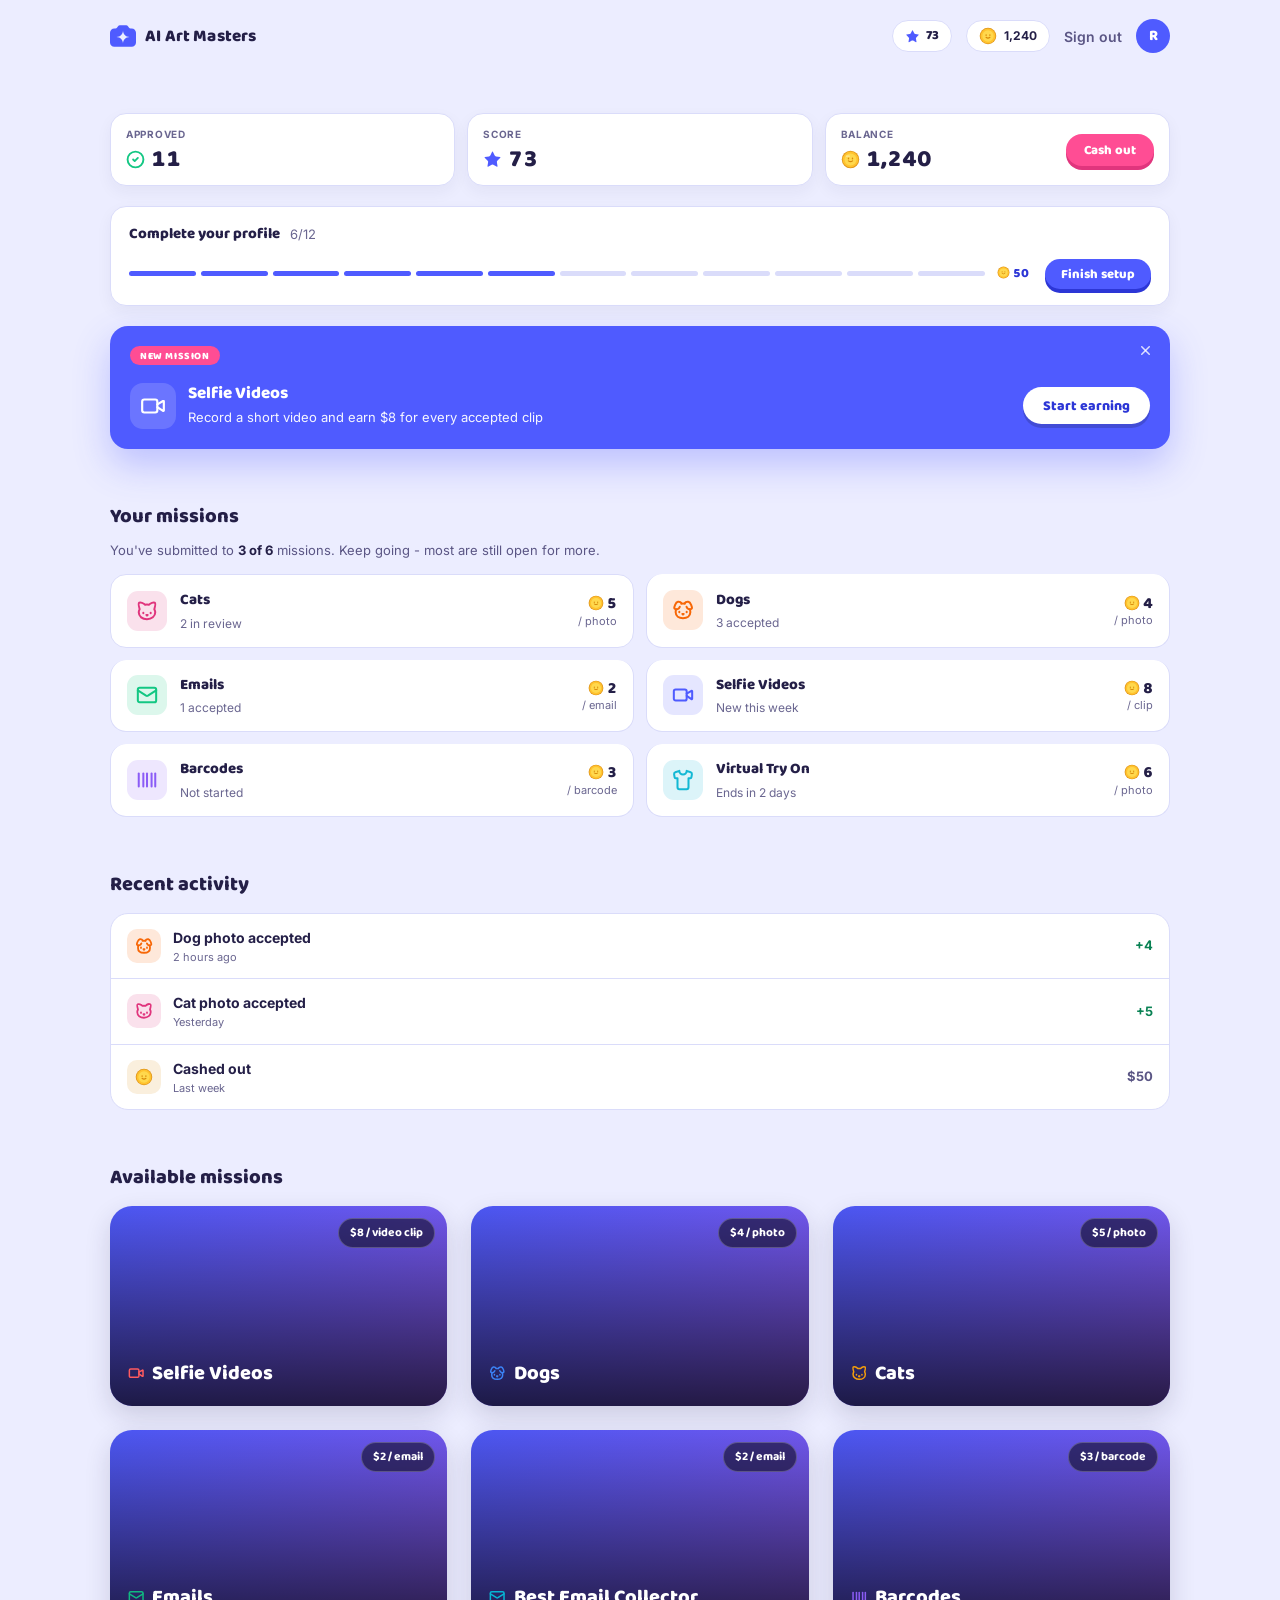
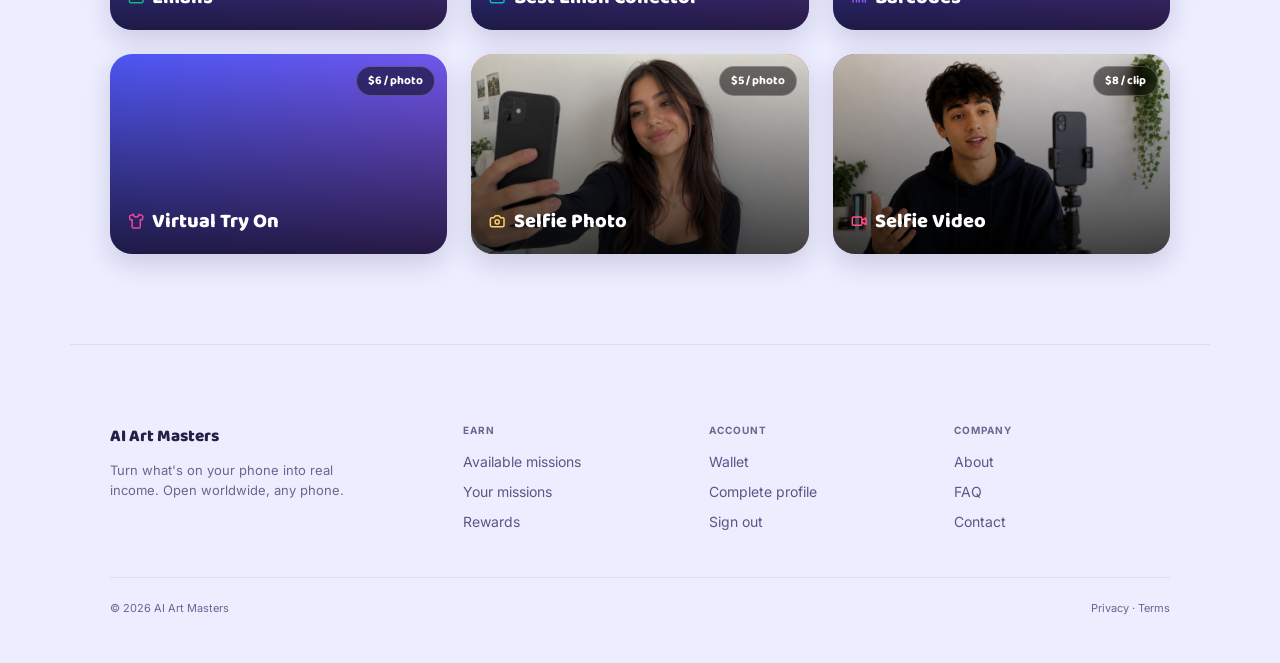
==== commit cbf1faa1: "Sync landing" ====
--- a/home.html
+++ b/home.html
@@ -120,23 +120,16 @@
 .mchev{display:none}
 @media(max-width:560px){.mgrid{grid-template-columns:1fr}}
 
-/* minimalist missions - color only carries status meaning */
+/* minimalist missions - subject-colored icon + status subtitle on the left,
+   coin reward (value over unit) on the right. No redundant status pill. */
 .mcard{gap:13px;padding:14px 16px}
 .mcard .mi{width:40px;height:40px;border-radius:11px;background:color-mix(in srgb,var(--c,#8E8AAE) 15%,#fff);color:var(--c,#8E8AAE)}
 .mcard .mi svg{width:22px;height:22px}
 .mcard .mn{font-size:15px}
 .mcard .mp{font-size:12px;color:var(--ink3);margin-top:3px}
-.mcard .mr{flex-direction:row;align-items:center;gap:12px}
-.mstat{display:inline-flex;align-items:center;gap:6px;font-family:var(--fm);font-size:12px;font-weight:700;white-space:nowrap}
-.mstat::before{content:"";width:7px;height:7px;border-radius:50%;background:currentColor;flex:none}
-.mchev{display:flex;color:var(--ink3);flex:none;transition:color .2s,transform .2s}
-.mchev svg{width:18px;height:18px}
-.mcard:hover .mchev{color:var(--primary);transform:translateX(2px)}
-.mstat.s-earn{color:var(--green-ink)}
-.mstat.s-review{color:var(--primary-deep)}
-.mstat.s-new{color:var(--accent-deep)}
-.mstat.s-open{color:var(--ink3)}
-.mstat.s-soon{color:#A85E00}
+.mcard .mr{flex-direction:column;align-items:flex-end;gap:0;text-align:right;line-height:1.1}
+.mcard .mval{font-size:16px;color:var(--ink)}
+.mcard .mper{font-family:var(--fm);font-size:11px;color:var(--ink3);margin-top:2px}
 
 /* minimalist activity - color only on the earned amount; grounded (flat) */
 .act{box-shadow:none}
@@ -224,7 +217,7 @@
     <div class="setup-bot">
       <div class="setup-prog">
         <div class="setup-steps" id="setupSteps" role="img" aria-label="Profile setup progress"></div>
-        <span class="setup-reward coin-amt">+50</span>
+        <span class="setup-reward coin-amt">50</span>
       </div>
       <span class="btn btn-p setup-go">Finish setup</span>
     </div>
@@ -251,12 +244,12 @@
       <h2 class="col-h reveal" id="missions">Your missions</h2>
       <p class="msum reveal">You've submitted to <b>3 of 6</b> missions. Keep going - most are still open for more.</p>
       <div class="mgrid stagger">
-        <a class="mcard s-review" href="https://www.ai-art-masters.com/Cats-Landing" target="_blank" rel="noopener" style="--c:#E0357D"><span class="mi"><svg viewBox="0 0 24 24" fill="none" stroke="currentColor" stroke-width="2.2" stroke-linecap="round" stroke-linejoin="round"><path d="M12 5c.67 0 1.35.09 2 .26 1.78-2 5.03-2.84 6.42-2.26 1.4.58-.42 7-.42 7 .57 1.07 1 2.24 1 3.44C21 17.9 16.97 21 12 21s-9-3-9-7.56c0-1.25.5-2.4 1-3.44 0 0-1.89-6.42-.5-7 1.39-.58 4.72.23 6.5 2.23A9.04 9.04 0 0 1 12 5Z"/><path d="M8 14v.5"/><path d="M16 14v.5"/><path d="M11.25 16.25h1.5L12 17l-.75-.75Z"/></svg></span><div class="mb"><div class="mn">Cats</div><div class="mp">2 in review · <span class="coin-amt">5</span> / photo</div></div><div class="mr"><span class="mstat s-review">In review</span><span class="mchev"><svg viewBox="0 0 24 24" fill="none" stroke="currentColor" stroke-width="2.5" stroke-linecap="round" stroke-linejoin="round"><path d="m9 18 6-6-6-6"/></svg></span></div></a>
-        <a class="mcard s-earn" href="https://www.ai-art-masters.com/Pets-Landing" target="_blank" rel="noopener" style="--c:#F76707"><span class="mi"><svg viewBox="0 0 24 24" fill="none" stroke="currentColor" stroke-width="2.2" stroke-linecap="round" stroke-linejoin="round"><path d="M11.25 16.25h1.5L12 17z"/><path d="M16 14v.5"/><path d="M4.42 11.247A13.152 13.152 0 0 0 4 14.556C4 18.728 7.582 21 12 21s8-2.272 8-6.444a11.702 11.702 0 0 0-.493-3.309"/><path d="M8 14v.5"/><path d="M8.5 8.5c-.384 1.05-1.083 2.028-2.344 2.5-1.931.722-3.576-.297-3.656-1-.113-.994 1.177-6.53 4-7 1.923-.321 3.651.845 3.651 2.235A7.497 7.497 0 0 1 14 5.277c0-1.39 1.844-2.598 3.767-2.277 2.823.47 4.113 6.006 4 7-.08.703-1.725 1.722-3.656 1-1.261-.472-1.855-1.45-2.239-2.5"/></svg></span><div class="mb"><div class="mn">Dogs</div><div class="mp">3 accepted · <span class="coin-amt">4</span> / photo</div></div><div class="mr"><span class="mstat s-earn">Approved</span><span class="mchev"><svg viewBox="0 0 24 24" fill="none" stroke="currentColor" stroke-width="2.5" stroke-linecap="round" stroke-linejoin="round"><path d="m9 18 6-6-6-6"/></svg></span></div></a>
-        <a class="mcard s-earn" href="https://www.ai-art-masters.com/EmailsHunter-Landing" target="_blank" rel="noopener" style="--c:#13C783"><span class="mi"><svg viewBox="0 0 24 24" fill="none" stroke="currentColor" stroke-width="2.2" stroke-linecap="round" stroke-linejoin="round"><path d="m22 7-8.991 5.727a2 2 0 0 1-2.009 0L2 7"/><rect x="2" y="4" width="20" height="16" rx="2"/></svg></span><div class="mb"><div class="mn">Emails</div><div class="mp">1 accepted · <span class="coin-amt">2</span> / email</div></div><div class="mr"><span class="mstat s-earn">Approved</span><span class="mchev"><svg viewBox="0 0 24 24" fill="none" stroke="currentColor" stroke-width="2.5" stroke-linecap="round" stroke-linejoin="round"><path d="m9 18 6-6-6-6"/></svg></span></div></a>
-        <a class="mcard s-new" href="https://www.ai-art-masters.com/SelfieVideos-Landing" target="_blank" rel="noopener" style="--c:#4F5BFF"><span class="mi"><svg viewBox="0 0 24 24" fill="none" stroke="currentColor" stroke-width="2.2" stroke-linecap="round" stroke-linejoin="round"><path d="m16 13 5.223 3.482a.5.5 0 0 0 .777-.416V7.87a.5.5 0 0 0-.752-.432L16 10.5"/><rect x="2" y="6" width="14" height="12" rx="2"/></svg></span><div class="mb"><div class="mn">Selfie Videos</div><div class="mp">New this week · <span class="coin-amt">8</span> / clip</div></div><div class="mr"><span class="mstat s-new">New</span><span class="mchev"><svg viewBox="0 0 24 24" fill="none" stroke="currentColor" stroke-width="2.5" stroke-linecap="round" stroke-linejoin="round"><path d="m9 18 6-6-6-6"/></svg></span></div></a>
-        <a class="mcard s-open" href="https://www.ai-art-masters.com/Barcode-Collector" target="_blank" rel="noopener" style="--c:#8B5CF6"><span class="mi"><svg viewBox="0 0 24 24" fill="none" stroke="currentColor" stroke-width="2.2" stroke-linecap="round" stroke-linejoin="round"><path d="M3 5v14"/><path d="M8 5v14"/><path d="M12 5v14"/><path d="M17 5v14"/><path d="M21 5v14"/></svg></span><div class="mb"><div class="mn">Barcodes</div><div class="mp">Not started · <span class="coin-amt">3</span> / barcode</div></div><div class="mr"><span class="mstat s-open">Open</span><span class="mchev"><svg viewBox="0 0 24 24" fill="none" stroke="currentColor" stroke-width="2.5" stroke-linecap="round" stroke-linejoin="round"><path d="m9 18 6-6-6-6"/></svg></span></div></a>
-        <a class="mcard s-soon" href="https://www.ai-art-masters.com/VirtualTryOn-Landing" target="_blank" rel="noopener" style="--c:#13B8D4"><span class="mi"><svg viewBox="0 0 24 24" fill="none" stroke="currentColor" stroke-width="2.2" stroke-linecap="round" stroke-linejoin="round"><path d="M20.38 3.46 16 2a4 4 0 0 1-8 0L3.62 3.46a2 2 0 0 0-1.34 2.23l.58 3.47a1 1 0 0 0 .99.84H6v10c0 1.1.9 2 2 2h8a2 2 0 0 0 2-2V10h2.15a1 1 0 0 0 .99-.84l.58-3.47a2 2 0 0 0-1.34-2.23z"/></svg></span><div class="mb"><div class="mn">Virtual Try On</div><div class="mp">Ends in 2 days · <span class="coin-amt">6</span> / photo</div></div><div class="mr"><span class="mstat s-soon">Closing soon</span><span class="mchev"><svg viewBox="0 0 24 24" fill="none" stroke="currentColor" stroke-width="2.5" stroke-linecap="round" stroke-linejoin="round"><path d="m9 18 6-6-6-6"/></svg></span></div></a>
+        <a class="mcard s-review" href="https://www.ai-art-masters.com/Cats-Landing" target="_blank" rel="noopener" style="--c:#E0357D"><span class="mi"><svg viewBox="0 0 24 24" fill="none" stroke="currentColor" stroke-width="2.2" stroke-linecap="round" stroke-linejoin="round"><path d="M12 5c.67 0 1.35.09 2 .26 1.78-2 5.03-2.84 6.42-2.26 1.4.58-.42 7-.42 7 .57 1.07 1 2.24 1 3.44C21 17.9 16.97 21 12 21s-9-3-9-7.56c0-1.25.5-2.4 1-3.44 0 0-1.89-6.42-.5-7 1.39-.58 4.72.23 6.5 2.23A9.04 9.04 0 0 1 12 5Z"/><path d="M8 14v.5"/><path d="M16 14v.5"/><path d="M11.25 16.25h1.5L12 17l-.75-.75Z"/></svg></span><div class="mb"><div class="mn">Cats</div><div class="mp">2 in review</div></div><div class="mr"><span class="coin-amt mval">5</span><span class="mper">/ photo</span></div></a>
+        <a class="mcard s-earn" href="https://www.ai-art-masters.com/Pets-Landing" target="_blank" rel="noopener" style="--c:#F76707"><span class="mi"><svg viewBox="0 0 24 24" fill="none" stroke="currentColor" stroke-width="2.2" stroke-linecap="round" stroke-linejoin="round"><path d="M11.25 16.25h1.5L12 17z"/><path d="M16 14v.5"/><path d="M4.42 11.247A13.152 13.152 0 0 0 4 14.556C4 18.728 7.582 21 12 21s8-2.272 8-6.444a11.702 11.702 0 0 0-.493-3.309"/><path d="M8 14v.5"/><path d="M8.5 8.5c-.384 1.05-1.083 2.028-2.344 2.5-1.931.722-3.576-.297-3.656-1-.113-.994 1.177-6.53 4-7 1.923-.321 3.651.845 3.651 2.235A7.497 7.497 0 0 1 14 5.277c0-1.39 1.844-2.598 3.767-2.277 2.823.47 4.113 6.006 4 7-.08.703-1.725 1.722-3.656 1-1.261-.472-1.855-1.45-2.239-2.5"/></svg></span><div class="mb"><div class="mn">Dogs</div><div class="mp">3 accepted</div></div><div class="mr"><span class="coin-amt mval">4</span><span class="mper">/ photo</span></div></a>
+        <a class="mcard s-earn" href="https://www.ai-art-masters.com/EmailsHunter-Landing" target="_blank" rel="noopener" style="--c:#13C783"><span class="mi"><svg viewBox="0 0 24 24" fill="none" stroke="currentColor" stroke-width="2.2" stroke-linecap="round" stroke-linejoin="round"><path d="m22 7-8.991 5.727a2 2 0 0 1-2.009 0L2 7"/><rect x="2" y="4" width="20" height="16" rx="2"/></svg></span><div class="mb"><div class="mn">Emails</div><div class="mp">1 accepted</div></div><div class="mr"><span class="coin-amt mval">2</span><span class="mper">/ email</span></div></a>
+        <a class="mcard s-new" href="https://www.ai-art-masters.com/SelfieVideos-Landing" target="_blank" rel="noopener" style="--c:#4F5BFF"><span class="mi"><svg viewBox="0 0 24 24" fill="none" stroke="currentColor" stroke-width="2.2" stroke-linecap="round" stroke-linejoin="round"><path d="m16 13 5.223 3.482a.5.5 0 0 0 .777-.416V7.87a.5.5 0 0 0-.752-.432L16 10.5"/><rect x="2" y="6" width="14" height="12" rx="2"/></svg></span><div class="mb"><div class="mn">Selfie Videos</div><div class="mp">New this week</div></div><div class="mr"><span class="coin-amt mval">8</span><span class="mper">/ clip</span></div></a>
+        <a class="mcard s-open" href="https://www.ai-art-masters.com/Barcode-Collector" target="_blank" rel="noopener" style="--c:#8B5CF6"><span class="mi"><svg viewBox="0 0 24 24" fill="none" stroke="currentColor" stroke-width="2.2" stroke-linecap="round" stroke-linejoin="round"><path d="M3 5v14"/><path d="M8 5v14"/><path d="M12 5v14"/><path d="M17 5v14"/><path d="M21 5v14"/></svg></span><div class="mb"><div class="mn">Barcodes</div><div class="mp">Not started</div></div><div class="mr"><span class="coin-amt mval">3</span><span class="mper">/ barcode</span></div></a>
+        <a class="mcard s-soon" href="https://www.ai-art-masters.com/VirtualTryOn-Landing" target="_blank" rel="noopener" style="--c:#13B8D4"><span class="mi"><svg viewBox="0 0 24 24" fill="none" stroke="currentColor" stroke-width="2.2" stroke-linecap="round" stroke-linejoin="round"><path d="M20.38 3.46 16 2a4 4 0 0 1-8 0L3.62 3.46a2 2 0 0 0-1.34 2.23l.58 3.47a1 1 0 0 0 .99.84H6v10c0 1.1.9 2 2 2h8a2 2 0 0 0 2-2V10h2.15a1 1 0 0 0 .99-.84l.58-3.47a2 2 0 0 0-1.34-2.23z"/></svg></span><div class="mb"><div class="mn">Virtual Try On</div><div class="mp">Ends in 2 days</div></div><div class="mr"><span class="coin-amt mval">6</span><span class="mper">/ photo</span></div></a>
       </div>
 
       <h2 class="col-h mt reveal" id="activity">Recent activity</h2>
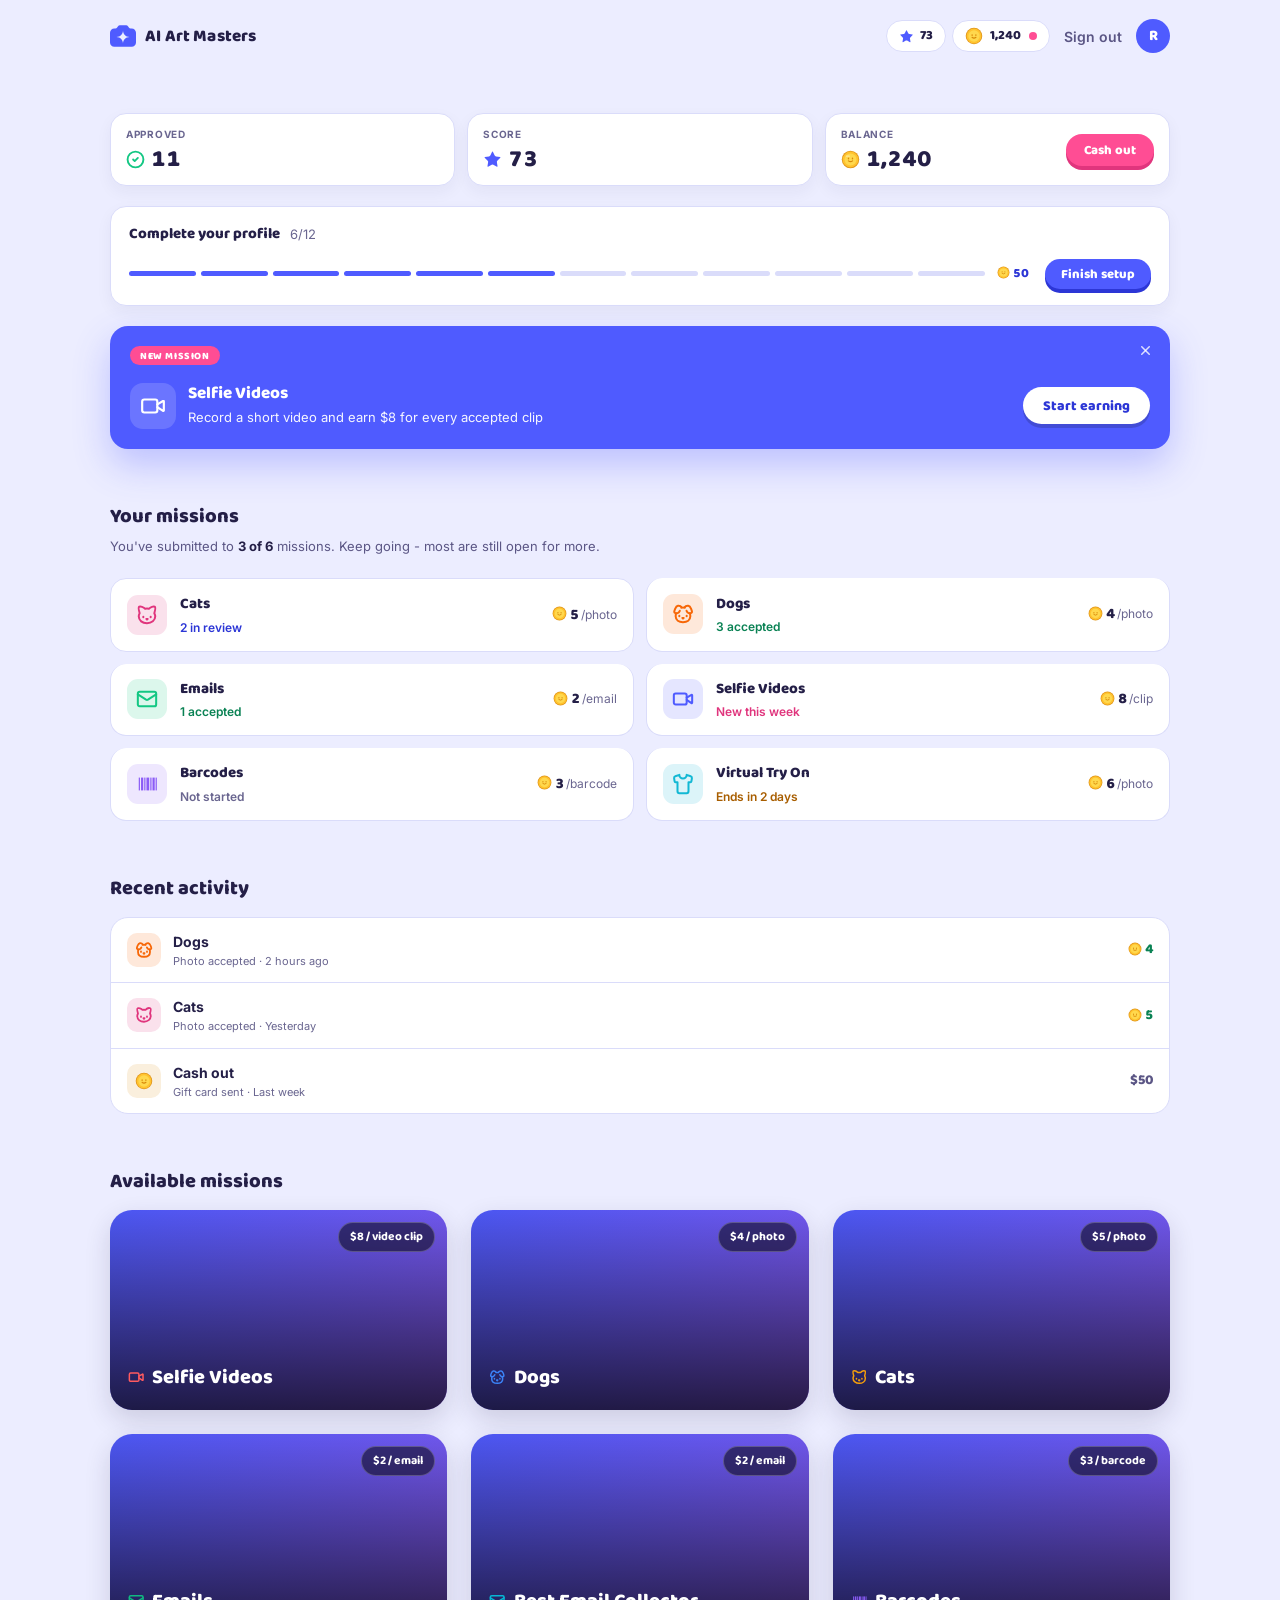
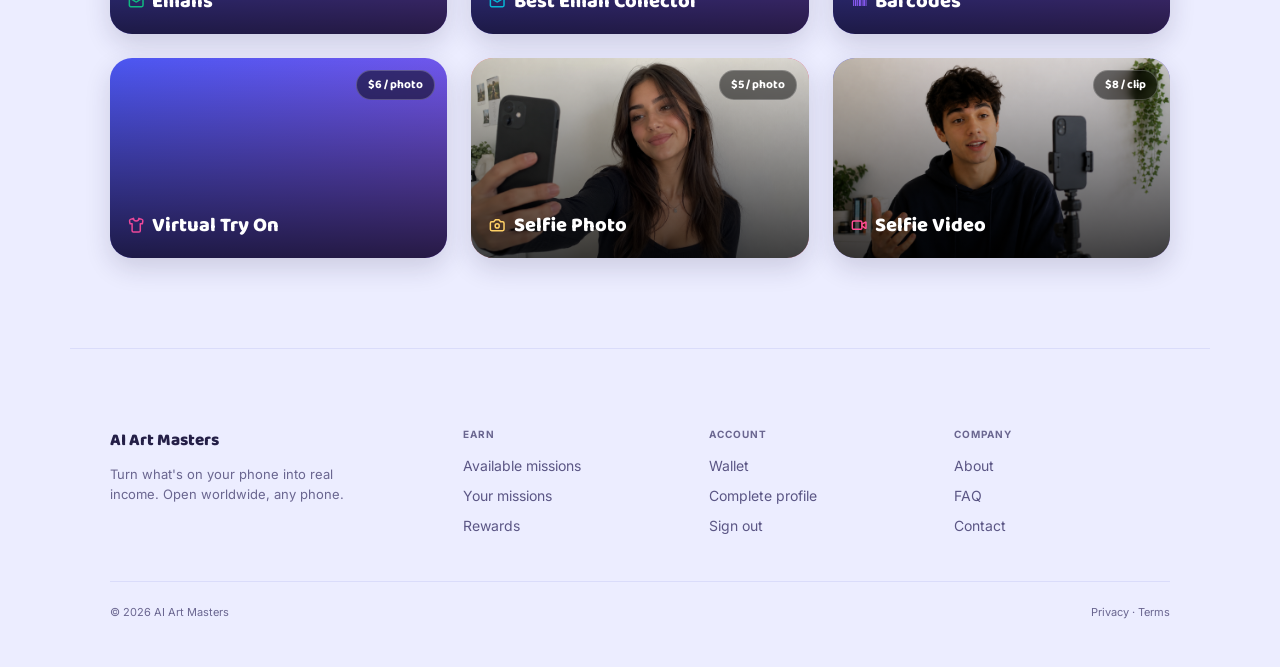
==== commit b4075471: "Sync landing" ====
--- a/home.html
+++ b/home.html
@@ -6,22 +6,14 @@
 <link rel="stylesheet" href="brand/aam.css">
 <style>
 /* ---- profile-specific styles ---- */
-.msum{font-family:var(--fm);font-size:13px;color:var(--ink2);margin:-4px 0 14px}
+.msum{font-family:var(--fm);font-size:13px;color:var(--ink2);margin:-8px 0 22px}
 .msum b{color:var(--ink);font-weight:700}
 
 /* clearer separation between profile sections (Your missions / Recent activity / Available missions) */
 .home .col-h{margin-top:52px}
 @media(max-width:560px){.home .col-h{margin-top:40px}}
 
-/* top-bar score chip + smiley coin */
-.scorechip{position:relative;display:inline-flex;align-items:center;gap:6px;font-family:var(--fd);font-weight:800;font-size:13px;color:var(--ink);background:#fff;border:1px solid var(--line);border-radius:999px;padding:5px 12px;cursor:default;outline:none;transition:border-color .2s}
-.scorechip svg{width:15px;height:15px;color:var(--primary)}
-.scorechip .sden{color:var(--ink3);font-weight:700;font-size:11px}
-.scorechip:hover,.scorechip:focus-visible{border-color:var(--primary)}
-/* "what is the user score" explainer - on hover/focus of the pill */
-.scoretip{position:absolute;top:calc(100% + 10px);right:0;width:min(300px,82vw);background:var(--ink);color:#fff;font-family:var(--fb);font-weight:500;font-size:12px;line-height:1.6;text-align:left;text-wrap:pretty;hyphens:none;padding:13px 15px;border-radius:12px;box-shadow:0 12px 30px rgba(36,31,71,.22);opacity:0;visibility:hidden;transform:translateY(-4px);transition:opacity .18s ease,transform .18s ease,visibility .18s;z-index:120;pointer-events:none}
-.scoretip::after{content:"";position:absolute;bottom:100%;right:18px;border:7px solid transparent;border-bottom-color:var(--ink)}
-.scorechip:hover .scoretip,.scorechip:focus-within .scoretip{opacity:1;visibility:visible;transform:translateY(0)}
+/* score/wallet nav chips + their tooltips now live in aam.css (shared across signed-in pages) */
 
 /* mobile-only "?" explainer on the Score stat tile (desktop uses the nav score pill tooltip) */
 .scoretile{position:relative}
@@ -126,16 +118,28 @@
 .mcard .mi{width:40px;height:40px;border-radius:11px;background:color-mix(in srgb,var(--c,#8E8AAE) 15%,#fff);color:var(--c,#8E8AAE)}
 .mcard .mi svg{width:22px;height:22px}
 .mcard .mn{font-size:15px}
-.mcard .mp{font-size:12px;color:var(--ink3);margin-top:3px}
-.mcard .mr{flex-direction:column;align-items:flex-end;gap:0;text-align:right;line-height:1.1}
-.mcard .mval{font-size:16px;color:var(--ink)}
-.mcard .mper{font-family:var(--fm);font-size:11px;color:var(--ink3);margin-top:2px}
+.mcard .mp{font-size:12px;color:var(--ink3);margin-top:3px;font-weight:600}
+/* status color codes - colour carries the state (no separate pill) */
+.mcard.s-review .mp{color:var(--primary-deep)}   /* in review  - indigo */
+.mcard.s-earn .mp{color:var(--green-ink)}        /* approved   - green */
+.mcard.s-new .mp{color:var(--accent-deep)}       /* new        - pink */
+.mcard.s-soon .mp{color:#A85E00}                 /* closing soon - amber */
+.mcard.s-open .mp{color:var(--ink3)}             /* open/not started - neutral */
+.mcard .mr{flex-direction:row;align-items:baseline;gap:2px;white-space:nowrap;flex:none}
+.mcard .mval{font-size:15px;color:var(--ink)}
+.mcard .mper{font-family:var(--fm);font-size:12px;color:var(--ink3);white-space:nowrap}
 
 /* minimalist activity - color only on the earned amount; grounded (flat) */
 .act{box-shadow:none}
 .actr{transition:background .2s}
 .actr:hover{background:color-mix(in srgb,var(--primary) 4%,#fff)}
 .actr .aav{background:color-mix(in srgb,var(--c,#8E8AAE) 15%,#fff);color:var(--c,#8E8AAE)}
+.actr .amt{font-family:var(--fd);font-weight:800;font-size:14px}   /* coin payout matches the coin styling used elsewhere */
+/* Recent activity rows reveal via the shared .stagger system (like the stat tiles + missions grid);
+   the earned amount gives a small extra pop, echoing the coin motion elsewhere on the site. */
+.anim .act.in .amt{animation:pop .5s cubic-bezier(.34,1.56,.64,1) both}
+.anim .act.in .actr:nth-child(2) .amt{animation-delay:.10s}
+.anim .act.in .actr:nth-child(3) .amt{animation-delay:.20s}
 
 /* full footer (matches the landing page): keep the shared footer.wrap styling from aam.css */
 
@@ -244,19 +248,19 @@
       <h2 class="col-h reveal" id="missions">Your missions</h2>
       <p class="msum reveal">You've submitted to <b>3 of 6</b> missions. Keep going - most are still open for more.</p>
       <div class="mgrid stagger">
-        <a class="mcard s-review" href="https://www.ai-art-masters.com/Cats-Landing" target="_blank" rel="noopener" style="--c:#E0357D"><span class="mi"><svg viewBox="0 0 24 24" fill="none" stroke="currentColor" stroke-width="2.2" stroke-linecap="round" stroke-linejoin="round"><path d="M12 5c.67 0 1.35.09 2 .26 1.78-2 5.03-2.84 6.42-2.26 1.4.58-.42 7-.42 7 .57 1.07 1 2.24 1 3.44C21 17.9 16.97 21 12 21s-9-3-9-7.56c0-1.25.5-2.4 1-3.44 0 0-1.89-6.42-.5-7 1.39-.58 4.72.23 6.5 2.23A9.04 9.04 0 0 1 12 5Z"/><path d="M8 14v.5"/><path d="M16 14v.5"/><path d="M11.25 16.25h1.5L12 17l-.75-.75Z"/></svg></span><div class="mb"><div class="mn">Cats</div><div class="mp">2 in review</div></div><div class="mr"><span class="coin-amt mval">5</span><span class="mper">/ photo</span></div></a>
-        <a class="mcard s-earn" href="https://www.ai-art-masters.com/Pets-Landing" target="_blank" rel="noopener" style="--c:#F76707"><span class="mi"><svg viewBox="0 0 24 24" fill="none" stroke="currentColor" stroke-width="2.2" stroke-linecap="round" stroke-linejoin="round"><path d="M11.25 16.25h1.5L12 17z"/><path d="M16 14v.5"/><path d="M4.42 11.247A13.152 13.152 0 0 0 4 14.556C4 18.728 7.582 21 12 21s8-2.272 8-6.444a11.702 11.702 0 0 0-.493-3.309"/><path d="M8 14v.5"/><path d="M8.5 8.5c-.384 1.05-1.083 2.028-2.344 2.5-1.931.722-3.576-.297-3.656-1-.113-.994 1.177-6.53 4-7 1.923-.321 3.651.845 3.651 2.235A7.497 7.497 0 0 1 14 5.277c0-1.39 1.844-2.598 3.767-2.277 2.823.47 4.113 6.006 4 7-.08.703-1.725 1.722-3.656 1-1.261-.472-1.855-1.45-2.239-2.5"/></svg></span><div class="mb"><div class="mn">Dogs</div><div class="mp">3 accepted</div></div><div class="mr"><span class="coin-amt mval">4</span><span class="mper">/ photo</span></div></a>
-        <a class="mcard s-earn" href="https://www.ai-art-masters.com/EmailsHunter-Landing" target="_blank" rel="noopener" style="--c:#13C783"><span class="mi"><svg viewBox="0 0 24 24" fill="none" stroke="currentColor" stroke-width="2.2" stroke-linecap="round" stroke-linejoin="round"><path d="m22 7-8.991 5.727a2 2 0 0 1-2.009 0L2 7"/><rect x="2" y="4" width="20" height="16" rx="2"/></svg></span><div class="mb"><div class="mn">Emails</div><div class="mp">1 accepted</div></div><div class="mr"><span class="coin-amt mval">2</span><span class="mper">/ email</span></div></a>
-        <a class="mcard s-new" href="https://www.ai-art-masters.com/SelfieVideos-Landing" target="_blank" rel="noopener" style="--c:#4F5BFF"><span class="mi"><svg viewBox="0 0 24 24" fill="none" stroke="currentColor" stroke-width="2.2" stroke-linecap="round" stroke-linejoin="round"><path d="m16 13 5.223 3.482a.5.5 0 0 0 .777-.416V7.87a.5.5 0 0 0-.752-.432L16 10.5"/><rect x="2" y="6" width="14" height="12" rx="2"/></svg></span><div class="mb"><div class="mn">Selfie Videos</div><div class="mp">New this week</div></div><div class="mr"><span class="coin-amt mval">8</span><span class="mper">/ clip</span></div></a>
-        <a class="mcard s-open" href="https://www.ai-art-masters.com/Barcode-Collector" target="_blank" rel="noopener" style="--c:#8B5CF6"><span class="mi"><svg viewBox="0 0 24 24" fill="none" stroke="currentColor" stroke-width="2.2" stroke-linecap="round" stroke-linejoin="round"><path d="M3 5v14"/><path d="M8 5v14"/><path d="M12 5v14"/><path d="M17 5v14"/><path d="M21 5v14"/></svg></span><div class="mb"><div class="mn">Barcodes</div><div class="mp">Not started</div></div><div class="mr"><span class="coin-amt mval">3</span><span class="mper">/ barcode</span></div></a>
-        <a class="mcard s-soon" href="https://www.ai-art-masters.com/VirtualTryOn-Landing" target="_blank" rel="noopener" style="--c:#13B8D4"><span class="mi"><svg viewBox="0 0 24 24" fill="none" stroke="currentColor" stroke-width="2.2" stroke-linecap="round" stroke-linejoin="round"><path d="M20.38 3.46 16 2a4 4 0 0 1-8 0L3.62 3.46a2 2 0 0 0-1.34 2.23l.58 3.47a1 1 0 0 0 .99.84H6v10c0 1.1.9 2 2 2h8a2 2 0 0 0 2-2V10h2.15a1 1 0 0 0 .99-.84l.58-3.47a2 2 0 0 0-1.34-2.23z"/></svg></span><div class="mb"><div class="mn">Virtual Try On</div><div class="mp">Ends in 2 days</div></div><div class="mr"><span class="coin-amt mval">6</span><span class="mper">/ photo</span></div></a>
+        <a class="mcard s-review" href="https://www.ai-art-masters.com/Cats-Landing" target="_blank" rel="noopener" style="--c:#E0357D"><span class="mi"><svg viewBox="0 0 24 24" fill="none" stroke="currentColor" stroke-width="2.2" stroke-linecap="round" stroke-linejoin="round"><path d="M12 5c.67 0 1.35.09 2 .26 1.78-2 5.03-2.84 6.42-2.26 1.4.58-.42 7-.42 7 .57 1.07 1 2.24 1 3.44C21 17.9 16.97 21 12 21s-9-3-9-7.56c0-1.25.5-2.4 1-3.44 0 0-1.89-6.42-.5-7 1.39-.58 4.72.23 6.5 2.23A9.04 9.04 0 0 1 12 5Z"/><path d="M8 14v.5"/><path d="M16 14v.5"/><path d="M11.25 16.25h1.5L12 17l-.75-.75Z"/></svg></span><div class="mb"><div class="mn">Cats</div><div class="mp">2 in review</div></div><div class="mr"><span class="coin-amt mval">5</span><span class="mper">/photo</span></div></a>
+        <a class="mcard s-earn" href="https://www.ai-art-masters.com/Pets-Landing" target="_blank" rel="noopener" style="--c:#F76707"><span class="mi"><svg viewBox="0 0 24 24" fill="none" stroke="currentColor" stroke-width="2.2" stroke-linecap="round" stroke-linejoin="round"><path d="M11.25 16.25h1.5L12 17z"/><path d="M16 14v.5"/><path d="M4.42 11.247A13.152 13.152 0 0 0 4 14.556C4 18.728 7.582 21 12 21s8-2.272 8-6.444a11.702 11.702 0 0 0-.493-3.309"/><path d="M8 14v.5"/><path d="M8.5 8.5c-.384 1.05-1.083 2.028-2.344 2.5-1.931.722-3.576-.297-3.656-1-.113-.994 1.177-6.53 4-7 1.923-.321 3.651.845 3.651 2.235A7.497 7.497 0 0 1 14 5.277c0-1.39 1.844-2.598 3.767-2.277 2.823.47 4.113 6.006 4 7-.08.703-1.725 1.722-3.656 1-1.261-.472-1.855-1.45-2.239-2.5"/></svg></span><div class="mb"><div class="mn">Dogs</div><div class="mp">3 accepted</div></div><div class="mr"><span class="coin-amt mval">4</span><span class="mper">/photo</span></div></a>
+        <a class="mcard s-earn" href="https://www.ai-art-masters.com/EmailsHunter-Landing" target="_blank" rel="noopener" style="--c:#13C783"><span class="mi"><svg viewBox="0 0 24 24" fill="none" stroke="currentColor" stroke-width="2.2" stroke-linecap="round" stroke-linejoin="round"><path d="m22 7-8.991 5.727a2 2 0 0 1-2.009 0L2 7"/><rect x="2" y="4" width="20" height="16" rx="2"/></svg></span><div class="mb"><div class="mn">Emails</div><div class="mp">1 accepted</div></div><div class="mr"><span class="coin-amt mval">2</span><span class="mper">/email</span></div></a>
+        <a class="mcard s-new" href="https://www.ai-art-masters.com/SelfieVideos-Landing" target="_blank" rel="noopener" style="--c:#4F5BFF"><span class="mi"><svg viewBox="0 0 24 24" fill="none" stroke="currentColor" stroke-width="2.2" stroke-linecap="round" stroke-linejoin="round"><path d="m16 13 5.223 3.482a.5.5 0 0 0 .777-.416V7.87a.5.5 0 0 0-.752-.432L16 10.5"/><rect x="2" y="6" width="14" height="12" rx="2"/></svg></span><div class="mb"><div class="mn">Selfie Videos</div><div class="mp">New this week</div></div><div class="mr"><span class="coin-amt mval">8</span><span class="mper">/clip</span></div></a>
+        <a class="mcard s-open" href="https://www.ai-art-masters.com/Barcode-Collector" target="_blank" rel="noopener" style="--c:#8B5CF6"><span class="mi"><svg viewBox="0 0 24 24" fill="none" stroke="currentColor" stroke-width="2.2" stroke-linecap="round" stroke-linejoin="round"><rect x="3" y="5" width="1.3" height="14" fill="currentColor" stroke="none"/><rect x="5.5" y="5" width="2.4" height="14" fill="currentColor" stroke="none"/><rect x="9" y="5" width="1.3" height="14" fill="currentColor" stroke="none"/><rect x="11.4" y="5" width="3" height="14" fill="currentColor" stroke="none"/><rect x="15.6" y="5" width="1.3" height="14" fill="currentColor" stroke="none"/><rect x="18" y="5" width="2.4" height="14" fill="currentColor" stroke="none"/><rect x="21.4" y="5" width="1.3" height="14" fill="currentColor" stroke="none"/></svg></span><div class="mb"><div class="mn">Barcodes</div><div class="mp">Not started</div></div><div class="mr"><span class="coin-amt mval">3</span><span class="mper">/barcode</span></div></a>
+        <a class="mcard s-soon" href="https://www.ai-art-masters.com/VirtualTryOn-Landing" target="_blank" rel="noopener" style="--c:#13B8D4"><span class="mi"><svg viewBox="0 0 24 24" fill="none" stroke="currentColor" stroke-width="2.2" stroke-linecap="round" stroke-linejoin="round"><path d="M20.38 3.46 16 2a4 4 0 0 1-8 0L3.62 3.46a2 2 0 0 0-1.34 2.23l.58 3.47a1 1 0 0 0 .99.84H6v10c0 1.1.9 2 2 2h8a2 2 0 0 0 2-2V10h2.15a1 1 0 0 0 .99-.84l.58-3.47a2 2 0 0 0-1.34-2.23z"/></svg></span><div class="mb"><div class="mn">Virtual Try On</div><div class="mp">Ends in 2 days</div></div><div class="mr"><span class="coin-amt mval">6</span><span class="mper">/photo</span></div></a>
       </div>
 
       <h2 class="col-h mt reveal" id="activity">Recent activity</h2>
       <div class="act stagger">
-        <div class="actr"><span class="aav" style="--c:#F76707"><svg viewBox="0 0 24 24" fill="none" stroke="currentColor" stroke-width="2.4" stroke-linecap="round" stroke-linejoin="round"><path d="M11.25 16.25h1.5L12 17z"/><path d="M16 14v.5"/><path d="M4.42 11.247A13.152 13.152 0 0 0 4 14.556C4 18.728 7.582 21 12 21s8-2.272 8-6.444a11.702 11.702 0 0 0-.493-3.309"/><path d="M8 14v.5"/><path d="M8.5 8.5c-.384 1.05-1.083 2.028-2.344 2.5-1.931.722-3.576-.297-3.656-1-.113-.994 1.177-6.53 4-7 1.923-.321 3.651.845 3.651 2.235A7.497 7.497 0 0 1 14 5.277c0-1.39 1.844-2.598 3.767-2.277 2.823.47 4.113 6.006 4 7-.08.703-1.725 1.722-3.656 1-1.261-.472-1.855-1.45-2.239-2.5"/></svg></span><div><div class="an">Dog photo accepted</div><div class="at">2 hours ago</div></div><span class="amt">+4</span></div>
-        <div class="actr"><span class="aav" style="--c:#E0357D"><svg viewBox="0 0 24 24" fill="none" stroke="currentColor" stroke-width="2.4" stroke-linecap="round" stroke-linejoin="round"><path d="M12 5c.67 0 1.35.09 2 .26 1.78-2 5.03-2.84 6.42-2.26 1.4.58-.42 7-.42 7 .57 1.07 1 2.24 1 3.44C21 17.9 16.97 21 12 21s-9-3-9-7.56c0-1.25.5-2.4 1-3.44 0 0-1.89-6.42-.5-7 1.39-.58 4.72.23 6.5 2.23A9.04 9.04 0 0 1 12 5Z"/><path d="M8 14v.5"/><path d="M16 14v.5"/><path d="M11.25 16.25h1.5L12 17l-.75-.75Z"/></svg></span><div><div class="an">Cat photo accepted</div><div class="at">Yesterday</div></div><span class="amt">+5</span></div>
-        <div class="actr"><span class="aav" style="--c:#E0951A"><svg class="coin" viewBox="0 0 20 20" aria-hidden="true"><circle cx="10" cy="10" r="9.2" fill="#E0951A"/><circle cx="10" cy="10" r="8.3" fill="#FFC22E"/><circle cx="10" cy="10" r="6.3" fill="#FFD84D"/><ellipse cx="7.9" cy="9" rx=".75" ry="1" fill="#D98A0A"/><ellipse cx="12.1" cy="9" rx=".75" ry="1" fill="#D98A0A"/><path d="M7.8 11.4 Q10 13.2 12.2 11.4" fill="none" stroke="#D98A0A" stroke-width="1.2" stroke-linecap="round"/></svg></span><div><div class="an">Cashed out</div><div class="at">Last week</div></div><span class="amt cash">$50</span></div>
+        <div class="actr"><span class="aav" style="--c:#F76707"><svg viewBox="0 0 24 24" fill="none" stroke="currentColor" stroke-width="2.4" stroke-linecap="round" stroke-linejoin="round"><path d="M11.25 16.25h1.5L12 17z"/><path d="M16 14v.5"/><path d="M4.42 11.247A13.152 13.152 0 0 0 4 14.556C4 18.728 7.582 21 12 21s8-2.272 8-6.444a11.702 11.702 0 0 0-.493-3.309"/><path d="M8 14v.5"/><path d="M8.5 8.5c-.384 1.05-1.083 2.028-2.344 2.5-1.931.722-3.576-.297-3.656-1-.113-.994 1.177-6.53 4-7 1.923-.321 3.651.845 3.651 2.235A7.497 7.497 0 0 1 14 5.277c0-1.39 1.844-2.598 3.767-2.277 2.823.47 4.113 6.006 4 7-.08.703-1.725 1.722-3.656 1-1.261-.472-1.855-1.45-2.239-2.5"/></svg></span><div><div class="an">Dogs</div><div class="at">Photo accepted · 2 hours ago</div></div><span class="coin-amt amt">4</span></div>
+        <div class="actr"><span class="aav" style="--c:#E0357D"><svg viewBox="0 0 24 24" fill="none" stroke="currentColor" stroke-width="2.4" stroke-linecap="round" stroke-linejoin="round"><path d="M12 5c.67 0 1.35.09 2 .26 1.78-2 5.03-2.84 6.42-2.26 1.4.58-.42 7-.42 7 .57 1.07 1 2.24 1 3.44C21 17.9 16.97 21 12 21s-9-3-9-7.56c0-1.25.5-2.4 1-3.44 0 0-1.89-6.42-.5-7 1.39-.58 4.72.23 6.5 2.23A9.04 9.04 0 0 1 12 5Z"/><path d="M8 14v.5"/><path d="M16 14v.5"/><path d="M11.25 16.25h1.5L12 17l-.75-.75Z"/></svg></span><div><div class="an">Cats</div><div class="at">Photo accepted · Yesterday</div></div><span class="coin-amt amt">5</span></div>
+        <div class="actr"><span class="aav" style="--c:#E0951A"><svg class="coin" viewBox="0 0 20 20" aria-hidden="true"><circle cx="10" cy="10" r="9.2" fill="#E0951A"/><circle cx="10" cy="10" r="8.3" fill="#FFC22E"/><circle cx="10" cy="10" r="6.3" fill="#FFD84D"/><ellipse cx="7.9" cy="9" rx=".75" ry="1" fill="#D98A0A"/><ellipse cx="12.1" cy="9" rx=".75" ry="1" fill="#D98A0A"/><path d="M7.8 11.4 Q10 13.2 12.2 11.4" fill="none" stroke="#D98A0A" stroke-width="1.2" stroke-linecap="round"/></svg></span><div><div class="an">Cash out</div><div class="at">Gift card sent · Last week</div></div><span class="amt cash">$50</span></div>
       </div>
 
       <h2 class="col-h mt reveal" id="openMissions">Available missions</h2>
@@ -267,20 +271,6 @@
 
 <!-- footer is injected here by the shared chrome (assets/chrome.js) -->
 <div id="aam-footer"></div>
-
-<!-- Cash-out approval modal -->
-<div class="cash-modal" id="cashModal" aria-hidden="true">
-  <div class="cash-backdrop" data-close></div>
-  <div class="cash-sheet" role="dialog" aria-modal="true" aria-labelledby="cashTitle">
-    <div class="cash-sheet-ico"><svg viewBox="0 0 20 20" aria-hidden="true"><circle cx="10" cy="10" r="9.2" fill="#E0951A"/><circle cx="10" cy="10" r="8.3" fill="#FFC22E"/><circle cx="10" cy="10" r="6.3" fill="#FFD84D"/><ellipse cx="7.9" cy="9" rx=".75" ry="1" fill="#D98A0A"/><ellipse cx="12.1" cy="9" rx=".75" ry="1" fill="#D98A0A"/><path d="M7.8 11.4 Q10 13.2 12.2 11.4" fill="none" stroke="#D98A0A" stroke-width="1.2" stroke-linecap="round"/></svg></div>
-    <h3 id="cashTitle">Cash out coins</h3>
-    <p>Withdraw your balance of <b>1,240 coins</b> to your payout method?</p>
-    <div class="cash-actions">
-      <button type="button" class="btn btn-g" data-close>Not now</button>
-      <button type="button" class="btn btn-p" id="cashConfirm">Confirm</button>
-    </div>
-  </div>
-</div>
 
 <script src="assets/user-score.js"></script>
 <script>
@@ -330,37 +320,25 @@
   document.addEventListener('keydown',function(e){ if(e.key==='Escape') setOpen(false); });
 })();
 (function(){
-  // Dismissable new-mission banner.
+  // Dismissable new-mission banner. (Reveal-on-scroll is handled by the shared observer in chrome.js.)
   var nc=document.getElementById('newsClose'), nm=document.getElementById('newMission');
   if(nc&&nm)nc.addEventListener('click',function(){nm.remove();});
-  // nav mobile toggle is handled by assets/chrome.js
-  var anim=document.documentElement.classList.contains('anim');
-  if(!anim) return;
-  var io=new IntersectionObserver(function(ents){ents.forEach(function(x){if(x.isIntersecting){x.target.classList.add('in');io.unobserve(x.target);}});},{threshold:.16,rootMargin:'0px 0px -12% 0px'});
-  // cascade the blocks already in view on load (matches the site's staggered reveal); observe the rest for scroll
-  var ci=0;
-  [].forEach.call(document.querySelectorAll('.reveal,.stagger'),function(el){
-    if(el.getBoundingClientRect().top < window.innerHeight*0.92){ setTimeout(function(){el.classList.add('in');}, ci*90); ci++; }
-    else { io.observe(el); }
-  });
-})();
-(function(){
-  // Cash-out. Desktop: the regular button under the stats opens the approval modal. Mobile: the
-  // balance tile arms into a "Cash out" button for 2s; a second tap opens the modal. Prototype.
+})();
+(function(){
+  // Cash-out entry. Both the desktop button and the mobile armed tile lead to the full
+  // cash-out flow (cash-out.html), where the user picks an amount + gift card. Prototype.
   var tile=document.getElementById('balance'), armT;
-  var modal=document.getElementById('cashModal');
   var mq=window.matchMedia('(max-width:560px)');
   function isMobile(){ return mq.matches; }
   function disarm(){ if(tile) tile.classList.remove('armed'); clearTimeout(armT); }
-  function openModal(){ if(!modal)return; modal.classList.add('show'); modal.setAttribute('aria-hidden','false'); }
-  function closeModal(){ if(!modal)return; modal.classList.remove('show'); modal.setAttribute('aria-hidden','true'); disarm(); }
+  function goCashOut(){ window.location.href='cash-out.html'; }
   function act(){
     if(!isMobile()) return;                                          // desktop uses the regular button below
     if(!tile.classList.contains('armed')){
       tile.classList.add('armed');                                   // whole tile -> Cash out button
       clearTimeout(armT); armT=setTimeout(disarm,2000);              // disarm after 2s
     } else {
-      clearTimeout(armT); openModal();                               // second tap -> approval modal
+      clearTimeout(armT); goCashOut();                               // second tap -> cash-out flow
     }
   }
   function syncCash(){                                               // tile is only a button on mobile
@@ -375,12 +353,7 @@
     if(mq.addEventListener) mq.addEventListener('change',syncCash); else window.addEventListener('resize',syncCash);
   }
   var deskCash=document.getElementById('cashOut');
-  if(deskCash) deskCash.addEventListener('click',openModal);
-  if(modal){
-    [].forEach.call(modal.querySelectorAll('[data-close]'),function(el){el.addEventListener('click',closeModal);});
-    var cc=document.getElementById('cashConfirm'); if(cc) cc.addEventListener('click',closeModal);
-    document.addEventListener('keydown',function(e){ if(e.key==='Escape') closeModal(); });
-  }
+  if(deskCash) deskCash.addEventListener('click',goCashOut);
 })();
 </script>
 </body></html>
--- a/brand/aam.css
+++ b/brand/aam.css
@@ -54,7 +54,24 @@
 .nav-links a::after{content:"";position:absolute;left:0;bottom:-2px;height:2.5px;width:100%;background:var(--accent);border-radius:2px;transform:scaleX(0);transform-origin:left;transition:transform .25s cubic-bezier(.34,1.56,.64,1)}
 .nav-links a:hover{color:var(--ink)}.nav-links a:hover::after{transform:scaleX(1)}
 .nav-right{margin-left:auto;display:none;align-items:center;gap:14px}
-.coinchip{display:inline-flex;align-items:center;gap:7px;font-family:var(--fm);font-size:12px;font-weight:700;color:var(--ink);background:#fff;border:1px solid var(--line);border-radius:999px;padding:6px 12px}
+/* app-nav chips (score + wallet) - shared so every signed-in page styles them identically.
+   Both carry a hover/focus tooltip explainer. */
+.scorechip,.coinchip{position:relative;display:inline-flex;align-items:center;font-family:var(--fd);font-weight:800;font-size:13px;color:var(--ink);background:#fff;border:1px solid var(--line);border-radius:999px;outline:none;text-decoration:none;transition:border-color .2s}
+.scorechip{gap:6px;padding:5px 12px;cursor:default}
+.scorechip svg{width:15px;height:15px;color:var(--primary)}
+.scorechip .sden{color:var(--ink3);font-weight:700;font-size:11px}
+.coinchip{gap:7px;padding:5px 12px;cursor:pointer}
+.scorechip+.coinchip{margin-left:-8px}   /* tighten the gap between the score + bankroll pills */
+.coinchip .coin{margin:0}
+.scorechip:hover,.scorechip:focus-visible,.coinchip:hover,.coinchip:focus-visible{border-color:var(--primary)}
+/* cash-out-ready dot on the wallet chip (shown once the balance clears the threshold) */
+.coindot{width:8px;height:8px;border-radius:50%;background:var(--accent);flex:none;margin-left:1px}
+.anim .coindot{animation:pulse 1.8s ease-in-out infinite}
+/* chip explainer tooltips */
+.scoretip,.cointip{position:absolute;top:calc(100% + 10px);right:0;width:min(300px,82vw);background:var(--ink);color:#fff;font-family:var(--fb);font-weight:500;font-size:12px;line-height:1.6;text-align:left;text-wrap:pretty;hyphens:none;padding:13px 15px;border-radius:12px;box-shadow:0 12px 30px rgba(36,31,71,.22);opacity:0;visibility:hidden;transform:translateY(-4px);transition:opacity .18s ease,transform .18s ease,visibility .18s;z-index:120;pointer-events:none}
+.scoretip::after,.cointip::after{content:"";position:absolute;bottom:100%;right:18px;border:7px solid transparent;border-bottom-color:var(--ink)}
+.cointip b{font-family:var(--fd)}
+.scorechip:hover .scoretip,.scorechip:focus-within .scoretip,.coinchip:hover .cointip,.coinchip:focus-within .cointip{opacity:1;visibility:visible;transform:translateY(0)}
 .signin{font-size:14px;font-weight:600;color:var(--ink2);transition:color .2s}.signin:hover{color:var(--ink)}
 
 /* hamburger toggle (mobile) */
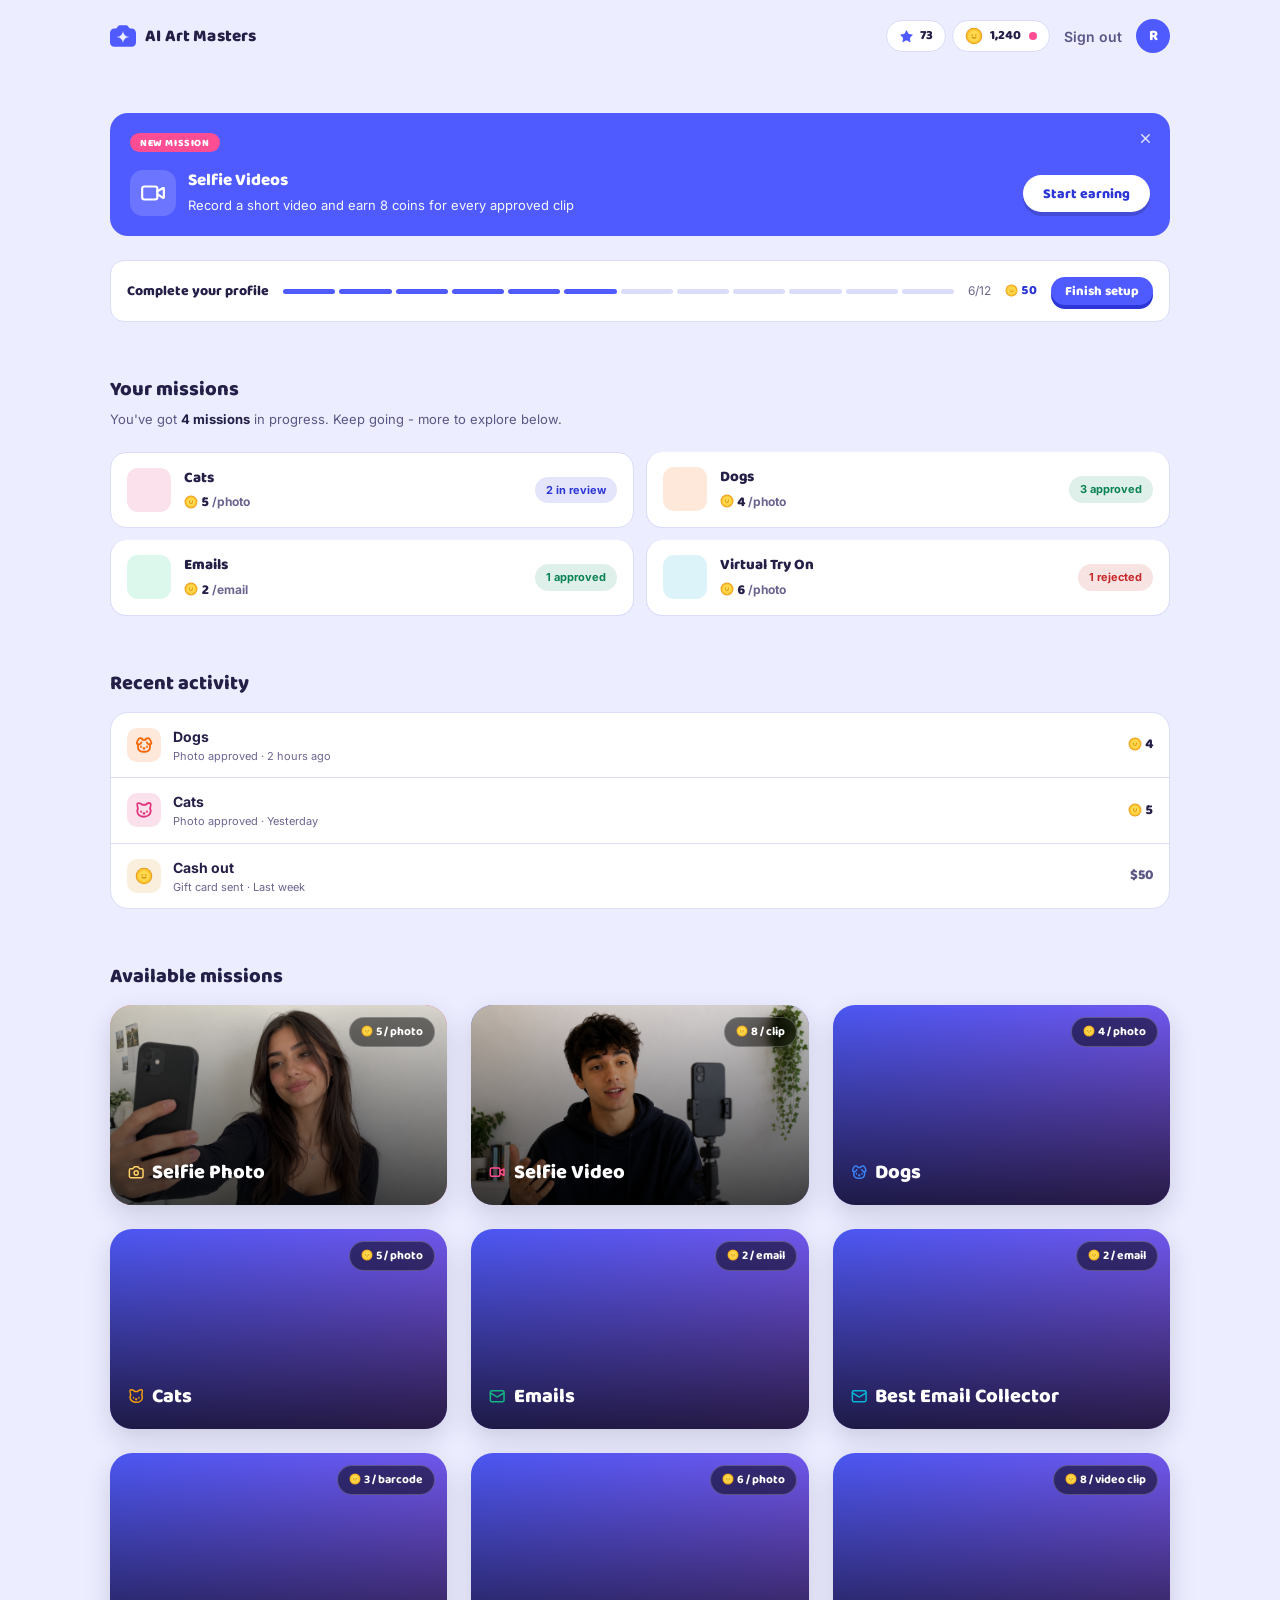
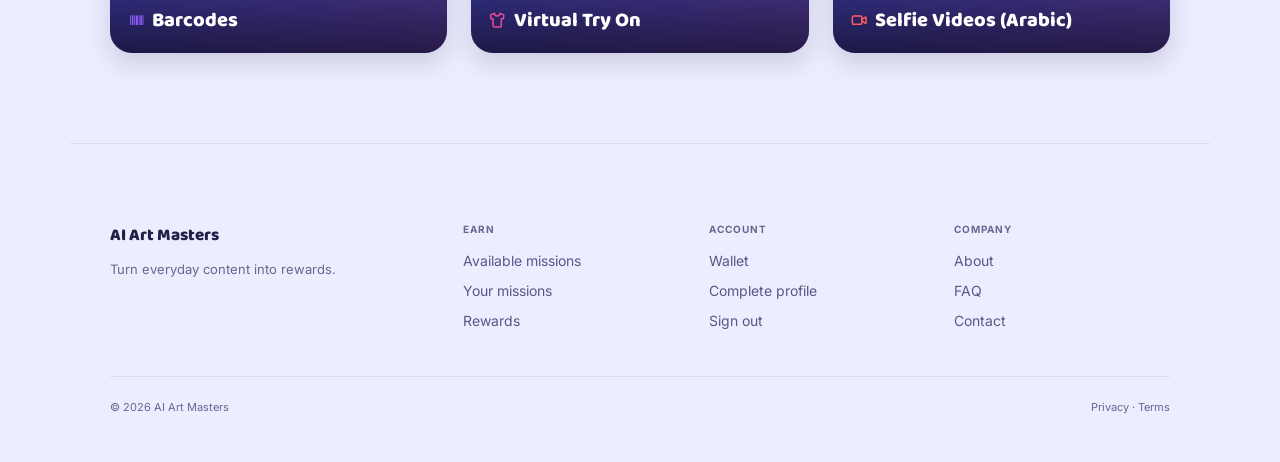
==== commit 58bbf0f2: "Profile + landing polish" ====
--- a/home.html
+++ b/home.html
@@ -26,28 +26,18 @@
 /* profile uses the shared 1140px container (same as the landing) so columns and
    the Available missions gallery thumbnails line up across pages */
 
-/* profile-completion / onboarding progress - two rows: heading, then [bars + reward] beside button */
-.setup{display:flex;flex-direction:column;gap:13px;background:var(--surface);border:1px solid var(--line);border-radius:16px;padding:16px 18px;box-shadow:0 6px 16px rgba(36,31,71,.05);margin-bottom:20px;transition:border-color .2s}
-.setup:hover{border-color:var(--primary)}
-.setup-top{display:flex;align-items:center;gap:10px}
-.setup-bot{display:flex;align-items:center;gap:16px}
-.setup-prog{flex:1;display:flex;align-items:center;gap:12px;min-width:0}   /* bars + reward stay together as one unit */
-.setup-h{font-family:var(--fd);font-weight:800;font-size:15px;color:var(--ink)}
-.setup-count{font-family:var(--fm);font-size:13px;color:var(--ink3)}
-.setup-steps{flex:1;min-width:80px;display:flex;gap:5px}
-.setup-steps span{flex:1;height:5px;border-radius:999px;background:var(--line)}
-.setup-steps span.on{background:var(--primary)}
-.setup-reward{flex:none;font-family:var(--fd);font-weight:800;font-size:13px;color:var(--primary-deep)}
-.setup-go{flex:none;padding:9px 16px 8px;font-size:13px}
-@media(max-width:560px){.setup-go{padding:8px 14px 7px}}
+/* "Complete your profile" banner is shared: styling in brand/aam.css, fill+show logic in chrome.js */
 
 /* stat tiles row - approved, score, balance. Three uniform, compact tiles (label + figure only);
    the wallet action lives in its own row below so no tile is taller or busier than the others. */
 .statgrid{display:grid;grid-template-columns:repeat(3,1fr);gap:12px;margin-bottom:20px}
-.stat{display:flex;flex-direction:column;min-width:0;background:var(--surface);border:1px solid var(--line);border-radius:16px;padding:13px 15px;box-shadow:0 6px 16px rgba(36,31,71,.05)}
-.stat .lbl{font-family:var(--fm);font-size:10px;text-transform:uppercase;letter-spacing:.07em;color:var(--ink3);font-weight:700}
-.stat .num{font-family:var(--fd);font-weight:800;font-size:24px;line-height:1.05;margin-top:5px;display:flex;align-items:baseline;gap:6px;font-variant-numeric:tabular-nums}
-.stat .num .ci{align-self:center;width:19px;height:19px;flex:none}
+.stat{display:flex;flex-direction:column;min-width:0;background:var(--surface);border:1px solid var(--line);border-radius:16px;padding:16px 15px;box-shadow:0 6px 16px rgba(36,31,71,.05);position:relative}
+.stat .lbl{font-family:var(--fm);font-size:11px;text-transform:uppercase;letter-spacing:.07em;color:var(--ink3);font-weight:700;position:relative;z-index:1}
+.stat .num{font-family:var(--fd);font-weight:800;font-size:clamp(24px,2.5vw,32px);line-height:1;margin-top:7px;display:flex;align-items:baseline;gap:6px;font-variant-numeric:tabular-nums;position:relative;z-index:1}
+.stat .num .ci{align-self:center;width:clamp(19px,1.6vw,22px);height:clamp(19px,1.6vw,22px);flex:none}
+/* large ghosted brand mark filling the right of the wide stat tiles (desktop only - off below 900px where tiles are narrow) */
+.stat-wm{position:absolute;right:14px;top:50%;transform:translateY(-50%);width:78px;height:78px;opacity:.08;pointer-events:none}
+@media(max-width:900px){.stat-wm{display:none}}
 .stat .num .u{font-size:12px;color:var(--primary);font-weight:600}
 .stat .num .den{font-size:13px;color:var(--ink3);font-weight:600}
 .stat .sub{font-family:var(--fm);font-size:11px;color:var(--ink3);margin-top:5px}
@@ -57,6 +47,9 @@
 #balance{flex-direction:row;align-items:center;gap:8px}
 .bal-main{display:flex;flex-direction:column;min-width:0}
 .stat-cash{flex:none;margin-left:auto;padding:10px 18px 9px;font-size:13px}
+/* tablet band: tiles are 1/3-width, so keep Cash out compact or it crowds the balance figure */
+@media(max-width:820px){.stat-cash{padding:9px 13px 8px;font-size:12px}}
+@media(max-width:700px){#balance .num .ci{display:none}}   /* very narrow: drop the balance coin glyph (still in the nav) so 4-digit figures clear the button */
 
 /* mobile only (enabled in the @media block): the balance tile morphs into a Cash out button styled
    like the primary button. A small pink dot hints it; tap arms it, a second tap opens the modal. */
@@ -90,7 +83,7 @@
 .cash-actions .btn{flex:1}
 
 /* slim, dismissable new-mission strip */
-.newstrip{position:relative;display:flex;flex-direction:column;gap:18px;background:var(--primary);border-radius:18px;padding:20px;margin-bottom:24px;box-shadow:0 16px 36px color-mix(in srgb,var(--primary) 30%,transparent)}
+.newstrip{position:relative;display:flex;flex-direction:column;gap:18px;background:var(--primary);border-radius:18px;padding:20px;margin-bottom:24px}
 .newstrip .nseye{align-self:flex-start;display:inline-flex;align-items:center;line-height:1;font-family:var(--fd);font-weight:800;font-size:10px;text-transform:uppercase;letter-spacing:.06em;color:#fff;background:var(--accent);border-radius:999px;padding:5px 10px 4px}
 .newstrip .nsrow{display:flex;align-items:center;justify-content:space-between;gap:12px;width:100%}
 .newstrip .nsmain{display:flex;align-items:center;gap:12px;min-width:0}
@@ -115,16 +108,28 @@
 /* minimalist missions - subject-colored icon + status subtitle on the left,
    coin reward (value over unit) on the right. No redundant status pill. */
 .mcard{gap:13px;padding:14px 16px}
-.mcard .mi{width:40px;height:40px;border-radius:11px;background:color-mix(in srgb,var(--c,#8E8AAE) 15%,#fff);color:var(--c,#8E8AAE)}
+.mcard .mi{width:44px;height:44px;border-radius:11px;overflow:hidden;background:color-mix(in srgb,var(--c,#8E8AAE) 15%,#fff);color:var(--c,#8E8AAE)}
 .mcard .mi svg{width:22px;height:22px}
+.mcard .mi img{width:100%;height:100%;object-fit:cover;display:block}
 .mcard .mn{font-size:15px}
-.mcard .mp{font-size:12px;color:var(--ink3);margin-top:3px;font-weight:600}
+.mcard .mp{font-size:12px;color:var(--ink3);margin-top:1px;font-weight:600}
 /* status color codes - colour carries the state (no separate pill) */
 .mcard.s-review .mp{color:var(--primary-deep)}   /* in review  - indigo */
 .mcard.s-earn .mp{color:var(--green-ink)}        /* approved   - green */
 .mcard.s-new .mp{color:var(--accent-deep)}       /* new        - pink */
 .mcard.s-soon .mp{color:#A85E00}                 /* closing soon - amber */
 .mcard.s-open .mp{color:var(--ink3)}             /* open/not started - neutral */
+.mcard.s-rejected .mp{color:#C62828}             /* rejected     - red */
+/* status as a right-edge pill badge; payout moves under the mission name */
+.mcard .mpay{display:flex;align-items:baseline;gap:3px;margin-top:3px}
+.mcard .mpay .mval{font-size:14px}
+.mcard .mbadge{flex:none;align-self:center;font-family:var(--fm);font-weight:700;font-size:11px;padding:5px 11px;border-radius:999px;white-space:nowrap;background:color-mix(in srgb,var(--bc,#8E8AAE) 13%,#fff);color:var(--bc,#8E8AAE)}
+.mcard.s-review .mbadge{--bc:var(--primary-deep)}
+.mcard.s-earn .mbadge{--bc:var(--green-ink)}
+.mcard.s-rejected .mbadge{--bc:#C62828}
+.mcard.s-new .mbadge{--bc:var(--accent-deep)}
+.mcard.s-soon .mbadge{--bc:#A85E00}
+.mcard.s-open .mbadge{--bc:var(--ink3)}
 .mcard .mr{flex-direction:row;align-items:baseline;gap:2px;white-space:nowrap;flex:none}
 .mcard .mval{font-size:15px;color:var(--ink)}
 .mcard .mper{font-family:var(--fm);font-size:12px;color:var(--ink3);white-space:nowrap}
@@ -160,10 +165,6 @@
   .cash-dot{display:block}
   .cash-label{display:flex;font-size:13px}
 
-  /* complete-profile card: keep the two-row layout tight */
-  .setup{gap:11px;padding:13px 14px;margin-bottom:16px}
-  .setup-bot{gap:12px}
-
   /* new-mission card: title+X on top, then icon (top-aligned) + text, then button left;
      roomier vertical spacing between elements */
   .newstrip{gap:18px;padding:20px 18px;margin-bottom:30px}   /* extra space below, above "Your missions" */
@@ -184,49 +185,6 @@
 <script src="assets/chrome.js"></script>
 
 <main class="home wrap">
-  <!-- STATS - approved, score, balance -->
-  <div class="statgrid stagger">
-    <div class="stat">
-      <div class="lbl">Approved</div>
-      <div class="num"><svg class="ci" viewBox="0 0 24 24" fill="none" stroke="#13C783" stroke-width="2.4" stroke-linecap="round" stroke-linejoin="round" aria-hidden="true"><circle cx="12" cy="12" r="10"/><path d="m9 12 2 2 4-4"/></svg>11</div>
-    </div>
-    <div class="stat scoretile">
-      <div class="lbl">Score</div>
-      <div class="num"><svg class="ci" viewBox="0 0 24 24" style="fill:var(--primary)" aria-hidden="true"><path d="M11.525 2.295a.53.53 0 0 1 .95 0l2.31 4.679a2.123 2.123 0 0 0 1.595 1.16l5.166.756a.53.53 0 0 1 .294.904l-3.736 3.638a2.123 2.123 0 0 0-.611 1.878l.882 5.14a.53.53 0 0 1-.771.56l-4.618-2.428a2.122 2.122 0 0 0-1.973 0L6.396 21.01a.53.53 0 0 1-.77-.56l.881-5.139a2.122 2.122 0 0 0-.611-1.879L2.16 9.795a.53.53 0 0 1 .294-.906l5.165-.755a2.122 2.122 0 0 0 1.597-1.16z"/></svg><span id="statScore">73</span></div>
-      <button class="scorehelp" type="button" aria-expanded="false" aria-label="What is the user score?">?</button>
-      <div class="scorepop" role="tooltip">Your score reflects how closely you follow each mission's instructions and the quality of your submissions. Follow the guidance well and you're more likely to be approved, and your score climbs. A higher score unlocks advanced, higher-value missions, so great work means earning more.</div>
-    </div>
-    <!-- balance tile. Desktop: the Cash out button sits inside the card (below the figure). Mobile:
-         the tile itself is the control (a pink dot hints it; tap arms it into a Cash out button, tap
-         again opens the modal) - the in-card button is hidden and the tile interactivity is added by JS. -->
-    <div class="stat cashable" id="balance" aria-label="Balance">
-      <div class="bal-main">
-        <div class="lbl">Balance</div>
-        <div class="num"><svg class="ci" viewBox="0 0 20 20" aria-hidden="true"><circle cx="10" cy="10" r="9.2" fill="#E0951A"/><circle cx="10" cy="10" r="8.3" fill="#FFC22E"/><circle cx="10" cy="10" r="6.3" fill="#FFD84D"/><ellipse cx="7.9" cy="9" rx=".75" ry="1" fill="#D98A0A"/><ellipse cx="12.1" cy="9" rx=".75" ry="1" fill="#D98A0A"/><path d="M7.8 11.4 Q10 13.2 12.2 11.4" fill="none" stroke="#D98A0A" stroke-width="1.2" stroke-linecap="round"/><ellipse cx="7.2" cy="6.6" rx="2.3" ry="1.1" fill="#fff" opacity=".32"/></svg>1,240</div>
-      </div>
-      <button type="button" class="btn btn-k stat-cash" id="cashOut">Cash out</button>
-      <span class="cash-dot" aria-hidden="true"></span>
-      <span class="cash-label" aria-hidden="true">Cash out</span>
-    </div>
-  </div>
-
-  <!-- PROFILE SETUP - onboarding progress; synced to the welcome-quiz draft (localStorage).
-       The count, the step bars, and the visibility are all driven by JS from the saved
-       progress so this never drifts from where the user actually is in onboarding. -->
-  <a class="setup reveal" id="setupBanner" href="welcome-quiz.html" hidden>
-    <div class="setup-top">
-      <span class="setup-h">Complete your profile</span>
-      <span class="setup-count" id="setupCount">0/0</span>
-    </div>
-    <div class="setup-bot">
-      <div class="setup-prog">
-        <div class="setup-steps" id="setupSteps" role="img" aria-label="Profile setup progress"></div>
-        <span class="setup-reward coin-amt">50</span>
-      </div>
-      <span class="btn btn-p setup-go">Finish setup</span>
-    </div>
-  </a>
-
   <!-- NEW MISSION - slim strip; remove block or add hidden when nothing is new -->
   <div class="newstrip reveal" id="newMission">
     <span class="nseye">New mission</span>
@@ -235,7 +193,7 @@
         <span class="nsicon"><svg viewBox="0 0 24 24" fill="none" stroke="currentColor" stroke-width="2" stroke-linecap="round" stroke-linejoin="round"><path d="m16 13 5.223 3.482a.5.5 0 0 0 .777-.416V7.87a.5.5 0 0 0-.752-.432L16 10.5"/><rect x="2" y="6" width="14" height="12" rx="2"/></svg></span>
         <div class="ntext">
           <div class="nstitle">Selfie Videos</div>
-          <div class="nssub">Record a short video and earn $8 for every accepted clip</div>
+          <div class="nssub">Record a short video and earn 8 coins for every approved clip</div>
         </div>
       </div>
       <a class="btn btn-w nsgo" href="https://www.ai-art-masters.com/SelfieVideos-Landing" target="_blank" rel="noopener">Start earning</a>
@@ -243,23 +201,30 @@
     <button class="nclose" id="newsClose" type="button" aria-label="Dismiss new mission"><svg viewBox="0 0 24 24" fill="none" stroke="currentColor" stroke-width="2.4" stroke-linecap="round"><path d="M18 6 6 18"/><path d="m6 6 12 12"/></svg></button>
   </div>
 
+  <!-- PROFILE SETUP - onboarding progress; synced to the welcome-quiz draft (localStorage). Shown only when the quiz isn't finished. -->
+  <a class="setup reveal" id="setupBanner" href="welcome-quiz.html" hidden>
+    <span class="setup-h">Complete your profile</span>
+    <div class="setup-steps" id="setupSteps" role="img" aria-label="Profile setup progress"></div>
+    <span class="setup-count" id="setupCount">0/0</span>
+    <span class="setup-reward coin-amt">50</span>
+    <span class="btn btn-p setup-go">Finish setup</span>
+  </a>
+
   <!-- MISSIONS STATUS + ACTIVITY -->
   <div>
       <h2 class="col-h reveal" id="missions">Your missions</h2>
-      <p class="msum reveal">You've submitted to <b>3 of 6</b> missions. Keep going - most are still open for more.</p>
+      <p class="msum reveal">You've got <b>4 missions</b> in progress. Keep going - more to explore below.</p>
       <div class="mgrid stagger">
-        <a class="mcard s-review" href="https://www.ai-art-masters.com/Cats-Landing" target="_blank" rel="noopener" style="--c:#E0357D"><span class="mi"><svg viewBox="0 0 24 24" fill="none" stroke="currentColor" stroke-width="2.2" stroke-linecap="round" stroke-linejoin="round"><path d="M12 5c.67 0 1.35.09 2 .26 1.78-2 5.03-2.84 6.42-2.26 1.4.58-.42 7-.42 7 .57 1.07 1 2.24 1 3.44C21 17.9 16.97 21 12 21s-9-3-9-7.56c0-1.25.5-2.4 1-3.44 0 0-1.89-6.42-.5-7 1.39-.58 4.72.23 6.5 2.23A9.04 9.04 0 0 1 12 5Z"/><path d="M8 14v.5"/><path d="M16 14v.5"/><path d="M11.25 16.25h1.5L12 17l-.75-.75Z"/></svg></span><div class="mb"><div class="mn">Cats</div><div class="mp">2 in review</div></div><div class="mr"><span class="coin-amt mval">5</span><span class="mper">/photo</span></div></a>
-        <a class="mcard s-earn" href="https://www.ai-art-masters.com/Pets-Landing" target="_blank" rel="noopener" style="--c:#F76707"><span class="mi"><svg viewBox="0 0 24 24" fill="none" stroke="currentColor" stroke-width="2.2" stroke-linecap="round" stroke-linejoin="round"><path d="M11.25 16.25h1.5L12 17z"/><path d="M16 14v.5"/><path d="M4.42 11.247A13.152 13.152 0 0 0 4 14.556C4 18.728 7.582 21 12 21s8-2.272 8-6.444a11.702 11.702 0 0 0-.493-3.309"/><path d="M8 14v.5"/><path d="M8.5 8.5c-.384 1.05-1.083 2.028-2.344 2.5-1.931.722-3.576-.297-3.656-1-.113-.994 1.177-6.53 4-7 1.923-.321 3.651.845 3.651 2.235A7.497 7.497 0 0 1 14 5.277c0-1.39 1.844-2.598 3.767-2.277 2.823.47 4.113 6.006 4 7-.08.703-1.725 1.722-3.656 1-1.261-.472-1.855-1.45-2.239-2.5"/></svg></span><div class="mb"><div class="mn">Dogs</div><div class="mp">3 accepted</div></div><div class="mr"><span class="coin-amt mval">4</span><span class="mper">/photo</span></div></a>
-        <a class="mcard s-earn" href="https://www.ai-art-masters.com/EmailsHunter-Landing" target="_blank" rel="noopener" style="--c:#13C783"><span class="mi"><svg viewBox="0 0 24 24" fill="none" stroke="currentColor" stroke-width="2.2" stroke-linecap="round" stroke-linejoin="round"><path d="m22 7-8.991 5.727a2 2 0 0 1-2.009 0L2 7"/><rect x="2" y="4" width="20" height="16" rx="2"/></svg></span><div class="mb"><div class="mn">Emails</div><div class="mp">1 accepted</div></div><div class="mr"><span class="coin-amt mval">2</span><span class="mper">/email</span></div></a>
-        <a class="mcard s-new" href="https://www.ai-art-masters.com/SelfieVideos-Landing" target="_blank" rel="noopener" style="--c:#4F5BFF"><span class="mi"><svg viewBox="0 0 24 24" fill="none" stroke="currentColor" stroke-width="2.2" stroke-linecap="round" stroke-linejoin="round"><path d="m16 13 5.223 3.482a.5.5 0 0 0 .777-.416V7.87a.5.5 0 0 0-.752-.432L16 10.5"/><rect x="2" y="6" width="14" height="12" rx="2"/></svg></span><div class="mb"><div class="mn">Selfie Videos</div><div class="mp">New this week</div></div><div class="mr"><span class="coin-amt mval">8</span><span class="mper">/clip</span></div></a>
-        <a class="mcard s-open" href="https://www.ai-art-masters.com/Barcode-Collector" target="_blank" rel="noopener" style="--c:#8B5CF6"><span class="mi"><svg viewBox="0 0 24 24" fill="none" stroke="currentColor" stroke-width="2.2" stroke-linecap="round" stroke-linejoin="round"><rect x="3" y="5" width="1.3" height="14" fill="currentColor" stroke="none"/><rect x="5.5" y="5" width="2.4" height="14" fill="currentColor" stroke="none"/><rect x="9" y="5" width="1.3" height="14" fill="currentColor" stroke="none"/><rect x="11.4" y="5" width="3" height="14" fill="currentColor" stroke="none"/><rect x="15.6" y="5" width="1.3" height="14" fill="currentColor" stroke="none"/><rect x="18" y="5" width="2.4" height="14" fill="currentColor" stroke="none"/><rect x="21.4" y="5" width="1.3" height="14" fill="currentColor" stroke="none"/></svg></span><div class="mb"><div class="mn">Barcodes</div><div class="mp">Not started</div></div><div class="mr"><span class="coin-amt mval">3</span><span class="mper">/barcode</span></div></a>
-        <a class="mcard s-soon" href="https://www.ai-art-masters.com/VirtualTryOn-Landing" target="_blank" rel="noopener" style="--c:#13B8D4"><span class="mi"><svg viewBox="0 0 24 24" fill="none" stroke="currentColor" stroke-width="2.2" stroke-linecap="round" stroke-linejoin="round"><path d="M20.38 3.46 16 2a4 4 0 0 1-8 0L3.62 3.46a2 2 0 0 0-1.34 2.23l.58 3.47a1 1 0 0 0 .99.84H6v10c0 1.1.9 2 2 2h8a2 2 0 0 0 2-2V10h2.15a1 1 0 0 0 .99-.84l.58-3.47a2 2 0 0 0-1.34-2.23z"/></svg></span><div class="mb"><div class="mn">Virtual Try On</div><div class="mp">Ends in 2 days</div></div><div class="mr"><span class="coin-amt mval">6</span><span class="mper">/photo</span></div></a>
+        <a class="mcard s-review" href="https://www.ai-art-masters.com/Cats-Landing" target="_blank" rel="noopener" style="--c:#E0357D"><span class="mi"><img src="https://www.ai-art-masters.com/assets/selector-cats-A4a5-G7o.jpg" alt="Cats" loading="lazy" onerror="this.style.display='none'"></span><div class="mb"><div class="mn">Cats</div><div class="mpay"><span class="coin-amt mval">5</span><span class="mper">/photo</span></div></div><span class="mbadge">2 in review</span></a>
+        <a class="mcard s-earn" href="https://www.ai-art-masters.com/Pets-Landing" target="_blank" rel="noopener" style="--c:#F76707"><span class="mi"><img src="https://www.ai-art-masters.com/assets/selector-dogs-B6dPZelV.jpg" alt="Dogs" loading="lazy" onerror="this.style.display='none'"></span><div class="mb"><div class="mn">Dogs</div><div class="mpay"><span class="coin-amt mval">4</span><span class="mper">/photo</span></div></div><span class="mbadge">3 approved</span></a>
+        <a class="mcard s-earn" href="https://www.ai-art-masters.com/EmailsHunter-Landing" target="_blank" rel="noopener" style="--c:#13C783"><span class="mi"><img src="https://www.ai-art-masters.com/assets/emailshunter-hero-CJdpmLfI.jpg" alt="Emails" loading="lazy" onerror="this.style.display='none'"></span><div class="mb"><div class="mn">Emails</div><div class="mpay"><span class="coin-amt mval">2</span><span class="mper">/email</span></div></div><span class="mbadge">1 approved</span></a>
+        <a class="mcard s-rejected" href="https://www.ai-art-masters.com/VirtualTryOn-Landing" target="_blank" rel="noopener" style="--c:#13B8D4"><span class="mi"><img src="https://www.ai-art-masters.com/assets/selector-virtual-tryon-CLUfoxf-.png" alt="Virtual Try On" loading="lazy" onerror="this.style.display='none'"></span><div class="mb"><div class="mn">Virtual Try On</div><div class="mpay"><span class="coin-amt mval">6</span><span class="mper">/photo</span></div></div><span class="mbadge">1 rejected</span></a>
       </div>
 
       <h2 class="col-h mt reveal" id="activity">Recent activity</h2>
       <div class="act stagger">
-        <div class="actr"><span class="aav" style="--c:#F76707"><svg viewBox="0 0 24 24" fill="none" stroke="currentColor" stroke-width="2.4" stroke-linecap="round" stroke-linejoin="round"><path d="M11.25 16.25h1.5L12 17z"/><path d="M16 14v.5"/><path d="M4.42 11.247A13.152 13.152 0 0 0 4 14.556C4 18.728 7.582 21 12 21s8-2.272 8-6.444a11.702 11.702 0 0 0-.493-3.309"/><path d="M8 14v.5"/><path d="M8.5 8.5c-.384 1.05-1.083 2.028-2.344 2.5-1.931.722-3.576-.297-3.656-1-.113-.994 1.177-6.53 4-7 1.923-.321 3.651.845 3.651 2.235A7.497 7.497 0 0 1 14 5.277c0-1.39 1.844-2.598 3.767-2.277 2.823.47 4.113 6.006 4 7-.08.703-1.725 1.722-3.656 1-1.261-.472-1.855-1.45-2.239-2.5"/></svg></span><div><div class="an">Dogs</div><div class="at">Photo accepted · 2 hours ago</div></div><span class="coin-amt amt">4</span></div>
-        <div class="actr"><span class="aav" style="--c:#E0357D"><svg viewBox="0 0 24 24" fill="none" stroke="currentColor" stroke-width="2.4" stroke-linecap="round" stroke-linejoin="round"><path d="M12 5c.67 0 1.35.09 2 .26 1.78-2 5.03-2.84 6.42-2.26 1.4.58-.42 7-.42 7 .57 1.07 1 2.24 1 3.44C21 17.9 16.97 21 12 21s-9-3-9-7.56c0-1.25.5-2.4 1-3.44 0 0-1.89-6.42-.5-7 1.39-.58 4.72.23 6.5 2.23A9.04 9.04 0 0 1 12 5Z"/><path d="M8 14v.5"/><path d="M16 14v.5"/><path d="M11.25 16.25h1.5L12 17l-.75-.75Z"/></svg></span><div><div class="an">Cats</div><div class="at">Photo accepted · Yesterday</div></div><span class="coin-amt amt">5</span></div>
+        <div class="actr"><span class="aav" style="--c:#F76707"><svg viewBox="0 0 24 24" fill="none" stroke="currentColor" stroke-width="2.4" stroke-linecap="round" stroke-linejoin="round"><path d="M11.25 16.25h1.5L12 17z"/><path d="M16 14v.5"/><path d="M4.42 11.247A13.152 13.152 0 0 0 4 14.556C4 18.728 7.582 21 12 21s8-2.272 8-6.444a11.702 11.702 0 0 0-.493-3.309"/><path d="M8 14v.5"/><path d="M8.5 8.5c-.384 1.05-1.083 2.028-2.344 2.5-1.931.722-3.576-.297-3.656-1-.113-.994 1.177-6.53 4-7 1.923-.321 3.651.845 3.651 2.235A7.497 7.497 0 0 1 14 5.277c0-1.39 1.844-2.598 3.767-2.277 2.823.47 4.113 6.006 4 7-.08.703-1.725 1.722-3.656 1-1.261-.472-1.855-1.45-2.239-2.5"/></svg></span><div><div class="an">Dogs</div><div class="at">Photo approved · 2 hours ago</div></div><span class="coin-amt amt">4</span></div>
+        <div class="actr"><span class="aav" style="--c:#E0357D"><svg viewBox="0 0 24 24" fill="none" stroke="currentColor" stroke-width="2.4" stroke-linecap="round" stroke-linejoin="round"><path d="M12 5c.67 0 1.35.09 2 .26 1.78-2 5.03-2.84 6.42-2.26 1.4.58-.42 7-.42 7 .57 1.07 1 2.24 1 3.44C21 17.9 16.97 21 12 21s-9-3-9-7.56c0-1.25.5-2.4 1-3.44 0 0-1.89-6.42-.5-7 1.39-.58 4.72.23 6.5 2.23A9.04 9.04 0 0 1 12 5Z"/><path d="M8 14v.5"/><path d="M16 14v.5"/><path d="M11.25 16.25h1.5L12 17l-.75-.75Z"/></svg></span><div><div class="an">Cats</div><div class="at">Photo approved · Yesterday</div></div><span class="coin-amt amt">5</span></div>
         <div class="actr"><span class="aav" style="--c:#E0951A"><svg class="coin" viewBox="0 0 20 20" aria-hidden="true"><circle cx="10" cy="10" r="9.2" fill="#E0951A"/><circle cx="10" cy="10" r="8.3" fill="#FFC22E"/><circle cx="10" cy="10" r="6.3" fill="#FFD84D"/><ellipse cx="7.9" cy="9" rx=".75" ry="1" fill="#D98A0A"/><ellipse cx="12.1" cy="9" rx=".75" ry="1" fill="#D98A0A"/><path d="M7.8 11.4 Q10 13.2 12.2 11.4" fill="none" stroke="#D98A0A" stroke-width="1.2" stroke-linecap="round"/></svg></span><div><div class="an">Cash out</div><div class="at">Gift card sent · Last week</div></div><span class="amt cash">$50</span></div>
       </div>
 
@@ -285,31 +250,6 @@
   set('navScore',score);
   set('statScore',score);
   if(tier)set('statTier',tier.tier);
-})();
-(function(){
-  // ONBOARDING SYNC - drive the "Complete your profile" banner from the welcome-quiz draft
-  // (localStorage), so the count, the step bars, and visibility always match real progress.
-  var banner=document.getElementById('setupBanner');
-  if(!banner) return;
-  function readProgress(){
-    try{
-      var d=JSON.parse(localStorage.getItem('aam_welcome_quiz_v1')||'null');
-      if(d&&d.onboarding&&typeof d.onboarding.total==='number'&&d.onboarding.total>0) return d.onboarding;
-      var all=JSON.parse(localStorage.getItem('aam_profiles')||'[]');
-      if(all.length) return {completed:1,total:1,done:true};   // a finished profile was stashed locally
-    }catch(e){}
-    return null;
-  }
-  var p=readProgress();
-  if(!p) p={completed:6,total:12,done:false};                  // demo fallback when no local draft exists yet
-  if(p.done){ banner.hidden=true; return; }                    // profile complete -> nothing to nudge
-  var total=p.total, done=Math.max(0,Math.min(p.completed,total));
-  document.getElementById('setupCount').textContent=done+'/'+total;
-  var steps=document.getElementById('setupSteps');
-  steps.setAttribute('aria-label', done+' of '+total+' steps complete');
-  var html=''; for(var i=0;i<total;i++){ html+='<span'+(i<done?' class="on"':'')+'></span>'; }
-  steps.innerHTML=html;
-  banner.hidden=false;
 })();
 (function(){
   // Mobile profile: tap the "?" on the Score tile to toggle the score explanation popover.
--- a/brand/aam.css
+++ b/brand/aam.css
@@ -40,6 +40,17 @@
 a{color:inherit;text-decoration:none}
 ::selection{background:var(--accent);color:#fff}
 :focus-visible{outline:none;box-shadow:0 0 0 2px #fff,0 0 0 4px var(--primary);border-radius:8px}
+/* "Complete your profile" banner - shared; one line on web, wraps on mobile. Starts hidden; chrome.js shows it only if the welcome-quiz is unfinished. */
+.setup{display:flex;align-items:center;gap:14px;background:var(--surface);border:1px solid var(--line);border-radius:14px;padding:16px;margin:0 0 22px;text-decoration:none;transition:border-color .2s}
+.setup:hover{border-color:var(--primary)}
+.setup .setup-h{flex:none;font-family:var(--fd);font-weight:800;font-size:14px;color:var(--ink)}
+.setup .setup-steps{flex:1;min-width:60px;display:flex;gap:4px}
+.setup .setup-steps span{flex:1;height:5px;border-radius:999px;background:var(--line)}
+.setup .setup-steps span.on{background:var(--primary)}
+.setup .setup-count{flex:none;font-family:var(--fm);font-size:12px;color:var(--ink3)}
+.setup .setup-reward{flex:none;font-family:var(--fd);font-weight:800;font-size:13px;color:var(--primary-deep)}
+.setup .setup-go{flex:none;padding:8px 14px 7px;font-size:13px}
+@media(max-width:560px){.setup{flex-wrap:wrap;gap:10px 12px}.setup .setup-steps{order:9;flex:1 1 100%}.setup .setup-go{order:10}}
 .wrap{max-width:1140px;margin:0 auto;padding:0 var(--pad)}
 
 /* NAV */
@@ -196,7 +207,8 @@
 .device .mrow .mic{width:30px;height:30px;border-radius:9px;flex:none;display:flex;align-items:center;justify-content:center;color:#fff}
 .device .mrow .mic svg{width:18px;height:18px}
 .device .mrow .nm{font-family:var(--fd);font-weight:700;font-size:13px;color:var(--ink)}
-.device .mrow .pay{margin-left:auto;font-family:var(--fm);font-weight:800;font-size:11px;color:var(--green-ink)}
+.device .mrow .pay{margin-left:auto;display:inline-flex;align-items:center;gap:1px;font-family:var(--fm);font-weight:800;font-size:11px;color:var(--ink2)}
+.device .mrow .pay .pc{width:11px;height:11px;margin:0 1px}
 .anim .device[data-step="1"][data-media="photo"] .mrow.m-photo,
 .anim .device[data-step="1"][data-media="video"] .mrow.m-video,
 .anim .device[data-step="1"][data-media="audio"] .mrow.m-audio{border-color:var(--primary);box-shadow:0 10px 22px color-mix(in srgb,var(--primary) 24%,transparent)}
@@ -210,14 +222,11 @@
 .device .s1 .tapper{right:6px;top:44px;transition:top .3s ease}
 .device[data-media="video"] .s1 .tapper{top:100px}
 .device[data-media="audio"] .s1 .tapper{top:156px}
-.device .s2 .tapper{left:50%;top:58px;margin-left:4px}
-.device .s4 .tapper{left:50%;top:50%;margin-left:24px;margin-top:-42px}
+.device .s2 .tapper{left:62%;top:85px;margin-left:0}
 .anim .device[data-step="1"] .s1 .hand{animation:tap 1.7s ease .35s}
 .anim .device[data-s2="pick"] .s2 .hand{animation:tap 1.7s ease .2s}
-.anim .device[data-step="4"] .s4 .hand{animation:tap 1.7s ease 1.4s}
 .anim .device[data-step="1"] .s1 .tapring{animation:tapring 1.7s ease .35s}
 .anim .device[data-s2="pick"] .s2 .tapring{animation:tapring 1.7s ease .2s}
-.anim .device[data-step="4"] .s4 .tapring{animation:tapring 1.7s ease 1.4s}
 @keyframes tap{0%{opacity:0;transform:translate(10px,12px) scale(1)}24%{opacity:1;transform:translate(0,0) scale(1)}44%{transform:translate(0,2px) scale(.8)}62%{transform:translate(0,0) scale(1)}86%,100%{opacity:0;transform:translate(-2px,-4px) scale(1)}}
 @keyframes tapring{0%,34%{opacity:0;transform:scale(.35)}46%{opacity:.5;transform:scale(.55)}100%{opacity:0;transform:scale(1.8)}}
 
@@ -275,35 +284,83 @@
 @keyframes ckdraw{to{stroke-dashoffset:0}}
 
 /* S3 — earn coins */
-.device .s3{align-items:center;justify-content:center;text-align:center}
+.device .s3{align-items:center;justify-content:flex-start;padding-top:16%;text-align:center}
 .device .bigcoin{width:80px;height:80px}
 .anim .device[data-step="3"] .bigcoin{animation:coinpop .735s cubic-bezier(.34,1.56,.64,1)}
 @keyframes coinpop{0%{transform:scale(.2) rotate(-28deg);opacity:0}60%{transform:scale(1.14) rotate(6deg);opacity:1}100%{transform:scale(1) rotate(0)}}
-.device .earned{font-family:var(--fd);font-weight:800;font-size:26px;color:var(--ink);margin-top:14px}
-.device .esub{font-family:var(--fm);font-size:13px;color:var(--ink2);margin-top:4px}
+/* flying coin — JS positions/sizes it at the big coin, then translates+scales it into the balance pill */
+.device .flycoin{position:absolute;left:0;top:0;width:80px;height:80px;opacity:0;pointer-events:none;z-index:60;transform-origin:top left;will-change:transform,opacity;filter:drop-shadow(0 4px 7px rgba(36,31,71,.28))}
+.anim .device .bpill.bump{animation:pillbump .5s cubic-bezier(.34,1.56,.64,1)}
+@keyframes pillbump{0%{transform:scale(1)}38%{transform:scale(1.16)}100%{transform:scale(1)}}
+.device .earned{font-family:var(--fd);font-weight:800;font-size:26px;color:var(--ink);margin-top:14px;transition:opacity .18s ease}
+.device .esub{font-family:var(--fm);font-size:13px;color:var(--ink2);margin-top:4px;transition:opacity .18s ease}
 .device .spk{position:absolute;width:11px;height:11px;opacity:0}
-.device .spk.a{top:30%;left:24%;color:var(--accent)}.device .spk.b{top:27%;right:24%;color:var(--amber)}.device .spk.c{top:56%;left:30%;color:var(--primary)}
+.device .spk.a{top:9%;left:23%;color:var(--accent)}.device .spk.b{top:12%;right:23%;color:var(--amber)}.device .spk.c{top:26%;left:32%;color:var(--primary)}
 .anim .device[data-step="3"] .spk.a{animation:spk 1.155s ease .21s}
 .anim .device[data-step="3"] .spk.b{animation:spk 1.155s ease .40s}
 .anim .device[data-step="3"] .spk.c{animation:spk 1.155s ease .57s}
 @keyframes spk{0%{opacity:0;transform:scale(0)}40%{opacity:1;transform:scale(1.2)}100%{opacity:0;transform:scale(.4) translateY(-12px)}}
 
-/* S4 — cash out → fun gift card */
-.device .gift{position:relative;overflow:hidden;border-radius:18px;padding:16px 18px 20px;color:#fff;background:linear-gradient(140deg,#FF6FA5,#9A5BFF);box-shadow:0 14px 28px rgba(154,91,255,.32)}
-.device .gift::after{content:"";position:absolute;right:-30px;top:-30px;width:90px;height:90px;border-radius:50%;background:rgba(255,255,255,.12)}
-.device .gift .gtop{position:relative;display:flex;align-items:center;gap:8px}
-.device .gift .glbl{font-family:var(--fm);font-size:10px;font-weight:700;letter-spacing:.14em;text-transform:uppercase;opacity:.92}
-.device .gift .amt{position:relative;font-family:var(--fd);font-weight:800;font-size:34px;line-height:1;margin-top:20px}
-.device .cashbtn{position:relative;margin-top:14px;background:var(--accent);color:#fff;font-family:var(--fd);font-weight:800;font-size:14px;border-radius:13px;padding:13px;text-align:center;box-shadow:0 4px 0 var(--accent-deep)}
-.anim .device[data-step="4"] .s4 .cashbtn{animation:uiin .5s ease .18s both,cashpress 1.6s ease 1.32s}
-@keyframes cashpress{0%,42%{transform:none;box-shadow:0 4px 0 var(--accent-deep)}52%{transform:translateY(2px);box-shadow:0 1px 0 var(--accent-deep)}62%,100%{transform:none;box-shadow:0 4px 0 var(--accent-deep)}}
-.anim .device[data-step="4"] .s4 .gift{animation:uiin .5s ease .08s both,giftpop .75s cubic-bezier(.34,1.56,.64,1) 2.35s}
-.device .sent{display:flex;align-items:center;justify-content:center;gap:8px;margin-top:14px;font-family:var(--fd);font-weight:800;font-size:15px;color:var(--green-ink);opacity:0}
-.device .sent svg{width:18px;height:18px;stroke-dasharray:26;stroke-dashoffset:26}
-.anim .device[data-step="4"] .sent{animation:sentin .5s ease 2.7s forwards}
-.anim .device[data-step="4"] .sent svg{animation:ckdraw .45s ease 2.95s forwards}
+/* S4 — cash-out stage (data-s4): threshold → pick → sel → btn → card → off.
+   .cv sub-views crossfade. */
+.device .s4 .cv{position:absolute;inset:0;display:flex;flex-direction:column;opacity:0;transform:translateY(8px);transition:opacity .4s ease,transform .45s cubic-bezier(.22,.61,.36,1);pointer-events:none}
+.device[data-s4="threshold"] .s4 .cv-th,
+.device[data-s4="pick"] .s4 .cv-pick,.device[data-s4="sel"] .s4 .cv-pick,.device[data-s4="btn"] .s4 .cv-pick,
+.device[data-s4="card"] .s4 .cv-card{opacity:1;transform:none}
+/* beat A — counter + bar reach 50, then "Cash out unlocked" */
+.device .s4 .cv-th{align-items:center;justify-content:flex-start;padding-top:18%;text-align:center}
+.device .s4 .thnum{display:flex;align-items:center;justify-content:center;gap:5px;font-family:var(--fd);font-weight:800;font-size:18px;color:var(--ink)}
+.device .s4 .thnum .ccoin{width:18px;height:18px}
+.device .s4 .thbar{width:82%;height:9px;border-radius:999px;background:#E9EAF6;overflow:hidden;margin-top:12px}
+.device .s4 .thbar>span{display:block;height:100%;width:0;border-radius:999px;background:linear-gradient(90deg,var(--green),var(--green-ink))}
+.anim .device[data-s4="threshold"] .s4 .thbar>span{animation:thfill .8s cubic-bezier(.4,0,.2,1) .1s both}
+@keyframes thfill{from{width:0}to{width:100%}}
+.device .s4 .thmsg{font-family:var(--fd);font-weight:800;font-size:15px;color:var(--primary);margin-top:16px;opacity:0}
+.device[data-s4="threshold"] .s4 .thmsg{opacity:1}
+.anim .device[data-s4="threshold"] .s4 .thnum{animation:uiin .45s ease both}
+.anim .device[data-s4="threshold"] .s4 .thmsg{animation:uiin .5s ease .8s both}
+/* beat B — pick a reward */
+.device .s4 .cv-pick{justify-content:flex-start;padding-top:13%}
+.device .s4 .cv-pick .stitle{text-align:center}
+.device .s4 .opts{display:flex;flex-direction:column;gap:9px}
+.device .s4 .opt{position:relative;display:flex;align-items:center;gap:7px;background:#fff;border:1.5px solid var(--line);border-radius:14px;padding:11px 12px;transition:opacity .3s,transform .4s cubic-bezier(.22,.61,.36,1),border-color .3s,box-shadow .3s}
+.device .s4 .opt .ocost{display:inline-flex;align-items:center;gap:4px;font-family:var(--fd);font-weight:800;font-size:14px;color:var(--ink)}
+.device .s4 .opt .ccoin{width:16px;height:16px}
+.device .s4 .opt .oarrow{width:17px;height:17px;color:var(--ink2);flex:none}
+.device .s4 .opt .oget{font-family:var(--fd);font-weight:700;font-size:13px;color:var(--ink);margin-left:auto}
+.anim .device[data-s4="pick"] .s4 .cv-pick .stitle{animation:uiin .42s ease both}
+.anim .device[data-s4="pick"] .s4 .opt-sel{animation:uiin .45s ease .1s both}
+.anim .device[data-s4="pick"] .s4 .opt-alt{animation:uiin .45s ease .2s both}
+/* selected (sel + btn) */
+.device[data-s4="sel"] .s4 .opt-sel,.device[data-s4="btn"] .s4 .opt-sel{border-color:var(--primary);box-shadow:0 8px 18px color-mix(in srgb,var(--primary) 24%,transparent)}
+/* btn beat — reveal the pink Cash out button below both option cards (cards stay put) */
+.device .s4 .cashbtn{position:relative;margin-top:16px;width:100%;background:var(--accent);color:#fff;font-family:var(--fd);font-weight:800;font-size:15px;border-radius:13px;padding:13px;text-align:center;box-shadow:0 4px 0 var(--accent-deep);opacity:0;transform:translateY(8px);pointer-events:none}
+.device[data-s4="btn"] .s4 .cashbtn{opacity:1;transform:none}
+.anim .device[data-s4="btn"] .s4 .cashbtn{animation:uiin .45s ease .35s both,cashpress 1.2s ease 1.15s}
+@keyframes cashpress{0%,40%{transform:none;box-shadow:0 4px 0 var(--accent-deep)}52%{transform:translateY(2px);box-shadow:0 1px 0 var(--accent-deep)}64%,100%{transform:none;box-shadow:0 4px 0 var(--accent-deep)}}
+.device .s4 .cashbtn .tapper{position:absolute;left:50%;top:50%;width:42px;height:42px;margin:-8px 0 0 -8px;pointer-events:none;z-index:6}
+.anim .device[data-s4="btn"] .s4 .cashbtn .hand{animation:tap 1.5s ease .95s}
+.anim .device[data-s4="btn"] .s4 .cashbtn .tapring{animation:tapring 1.5s ease .95s}
+/* beat C — gift card appears, then slides off screen */
+.device .s4 .cv-card{align-items:center;justify-content:flex-start;padding-top:16%}
+.device .s4 .giftwrap{width:100%}
+.device .s4 .gift{position:relative;overflow:hidden;width:100%;aspect-ratio:1.6/1;display:flex;flex-direction:column;justify-content:space-between;border-radius:16px;padding:16px 18px;color:#fff;text-align:left;background:linear-gradient(140deg,#FF6FA5,#9A5BFF);box-shadow:0 14px 28px rgba(154,91,255,.32)}
+.device .s4 .gift::after{content:"";position:absolute;right:-30px;top:-30px;width:90px;height:90px;border-radius:50%;background:rgba(255,255,255,.12)}
+.device .s4 .gift .gtop{position:relative;display:flex;align-items:center;gap:8px}
+.device .s4 .gift .glbl{font-family:var(--fm);font-size:10px;font-weight:700;letter-spacing:.14em;text-transform:uppercase;opacity:.92}
+.device .s4 .gift .amt{position:relative;font-family:var(--fd);font-weight:800;font-size:34px;line-height:1}
+.anim .device[data-s4="card"] .s4 .gift{animation:giftpop .7s cubic-bezier(.34,1.56,.64,1) .1s both}
+.device .s4 .sent{display:flex;align-items:center;justify-content:center;gap:8px;margin-top:14px;font-family:var(--fd);font-weight:800;font-size:15px;color:var(--ink);opacity:0}
+/* same animated green check badge as the "Submitted" step (S2 .pstat .ck) */
+.device .s4 .sent .ck{display:inline-flex;align-items:center;justify-content:center;width:24px;height:24px;border-radius:50%;background:var(--green);color:#fff;flex:none;opacity:0;transform:scale(.3)}
+.device .s4 .sent .ck svg{width:15px;height:15px;stroke-dasharray:26;stroke-dashoffset:26}
+.device[data-s4="card"] .s4 .sent{opacity:1}
+.device[data-s4="card"] .s4 .sent .ck{opacity:1;transform:scale(1)}
+.anim .device[data-s4="card"] .s4 .sent{animation:sentin .5s ease .55s both}
+.anim .device[data-s4="card"] .s4 .sent .ck{animation:ckpop .42s cubic-bezier(.34,1.56,.64,1) .6s both}
+.anim .device[data-s4="card"] .s4 .sent .ck svg{animation:ckdraw .45s ease .75s forwards}
 @keyframes sentin{from{opacity:0;transform:translateY(6px)}to{opacity:1;transform:none}}
-@keyframes giftpop{0%{transform:scale(1) rotate(0)}30%{transform:scale(1.05) rotate(-2deg)}60%{transform:scale(.985) rotate(1deg)}100%{transform:scale(1) rotate(0)}}
+@keyframes giftpop{0%{transform:scale(.6) translateY(20px);opacity:0}60%{transform:scale(1.06) translateY(0);opacity:1}100%{transform:scale(1)}}
 /* UI elements animate in per screen */
 @keyframes uiin{from{opacity:0;transform:translateY(9px)}to{opacity:1;transform:none}}
 .anim .device[data-step="1"] .s1 .stitle,.anim .device[data-step="2"] .s2 .stitle,.anim .device[data-step="4"] .s4 .stitle{animation:uiin .42s ease both}
@@ -614,7 +671,7 @@
 .actr .aav svg{width:18px;height:18px}
 .actr .an{font-weight:700;font-size:14px}
 .actr .at{font-family:var(--fm);font-size:11px;color:var(--ink3);margin-top:1px}
-.actr .amt{margin-left:auto;font-family:var(--fm);font-size:13px;font-weight:700;color:var(--green-ink)}
+.actr .amt{margin-left:auto;font-family:var(--fm);font-size:13px;font-weight:700;color:var(--ink)}
 .actr .amt.cash{color:var(--ink2)}
 
 /* user score card — reputation/trust number; drives mission access (docs/USER_SCORE.md) */
